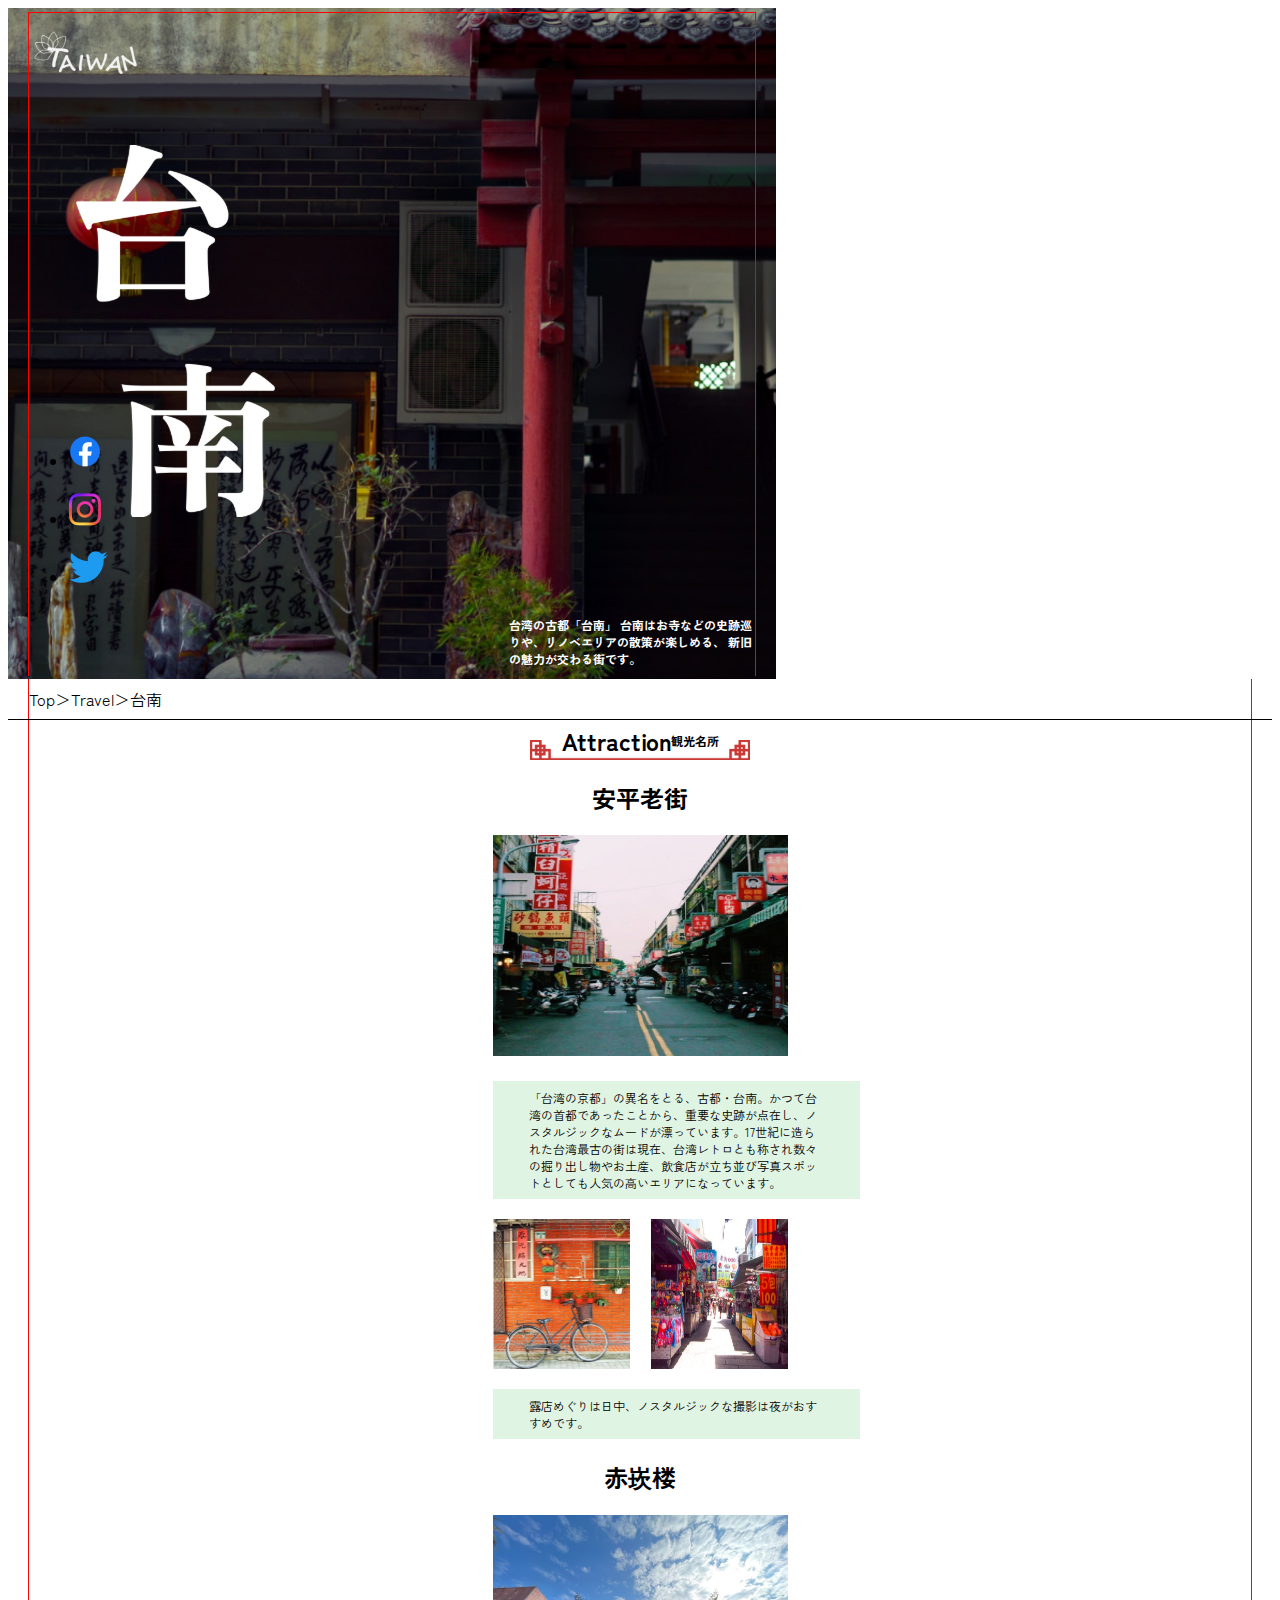
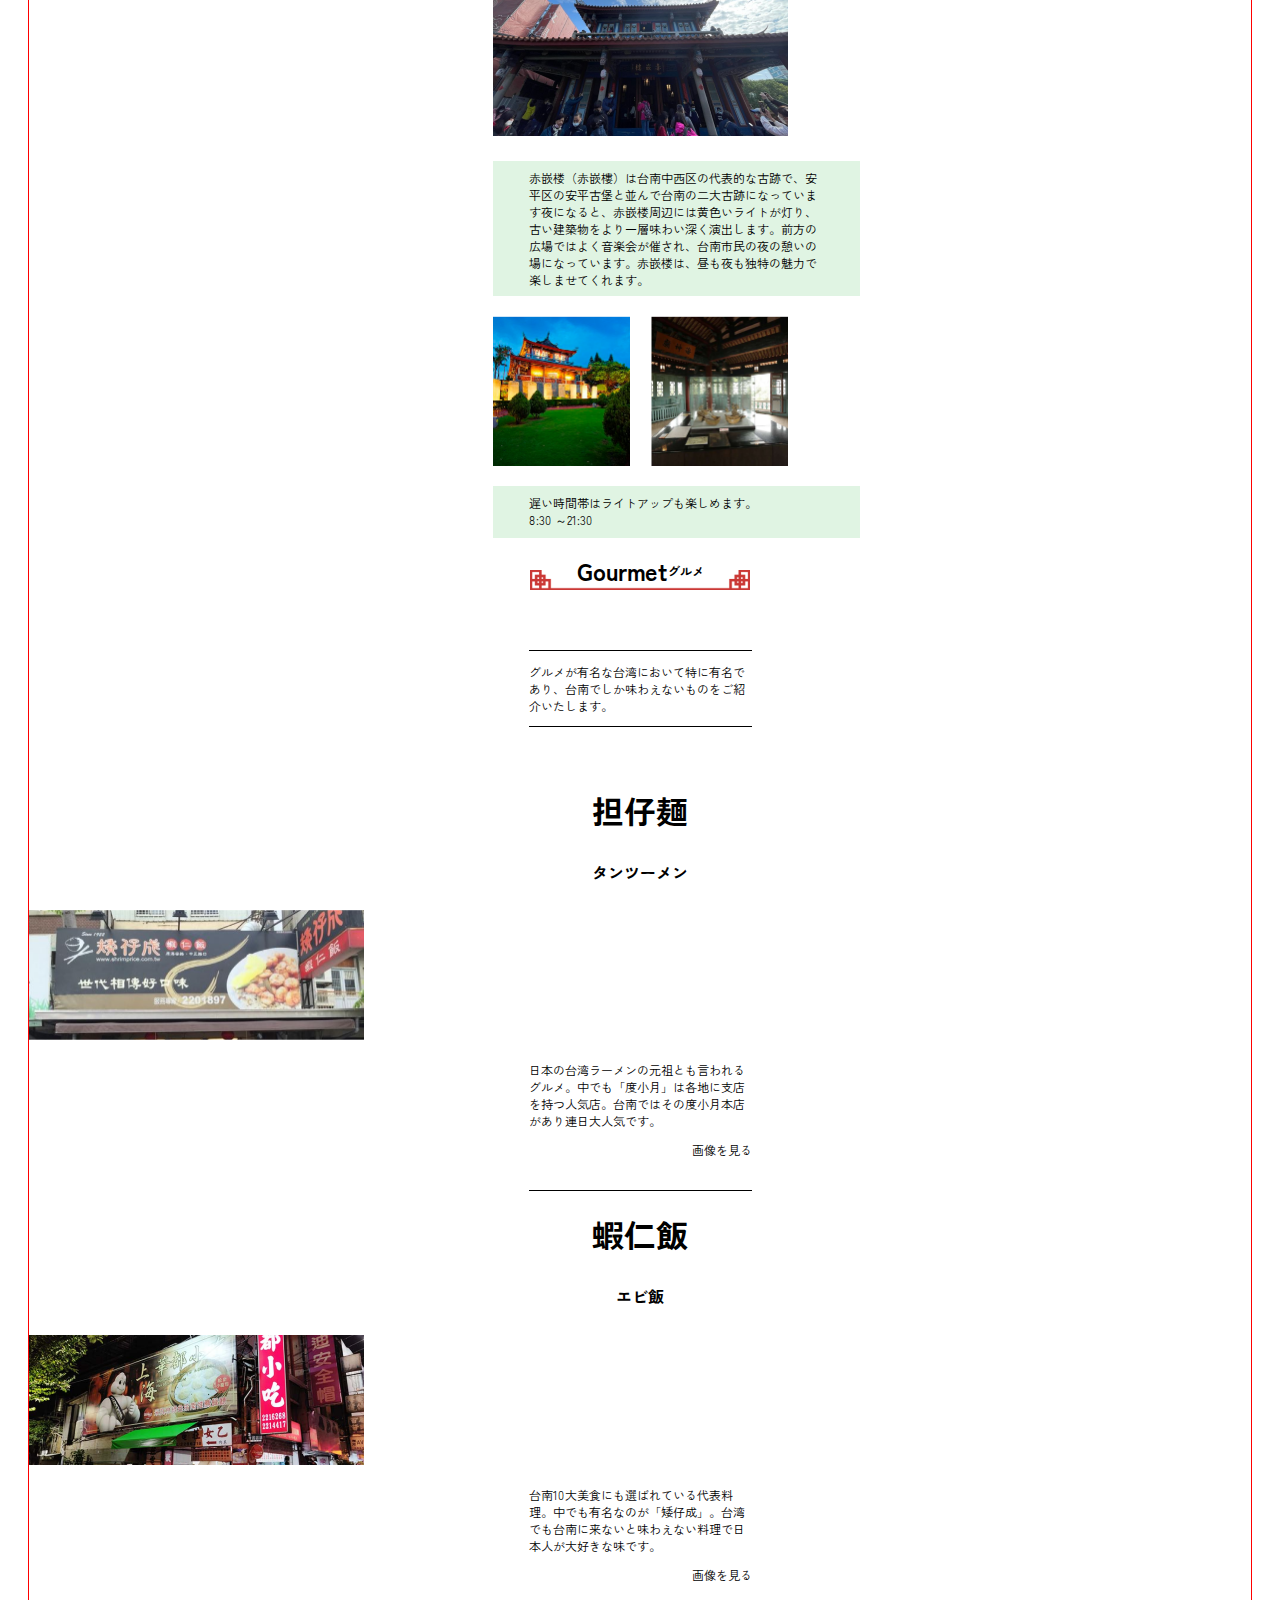
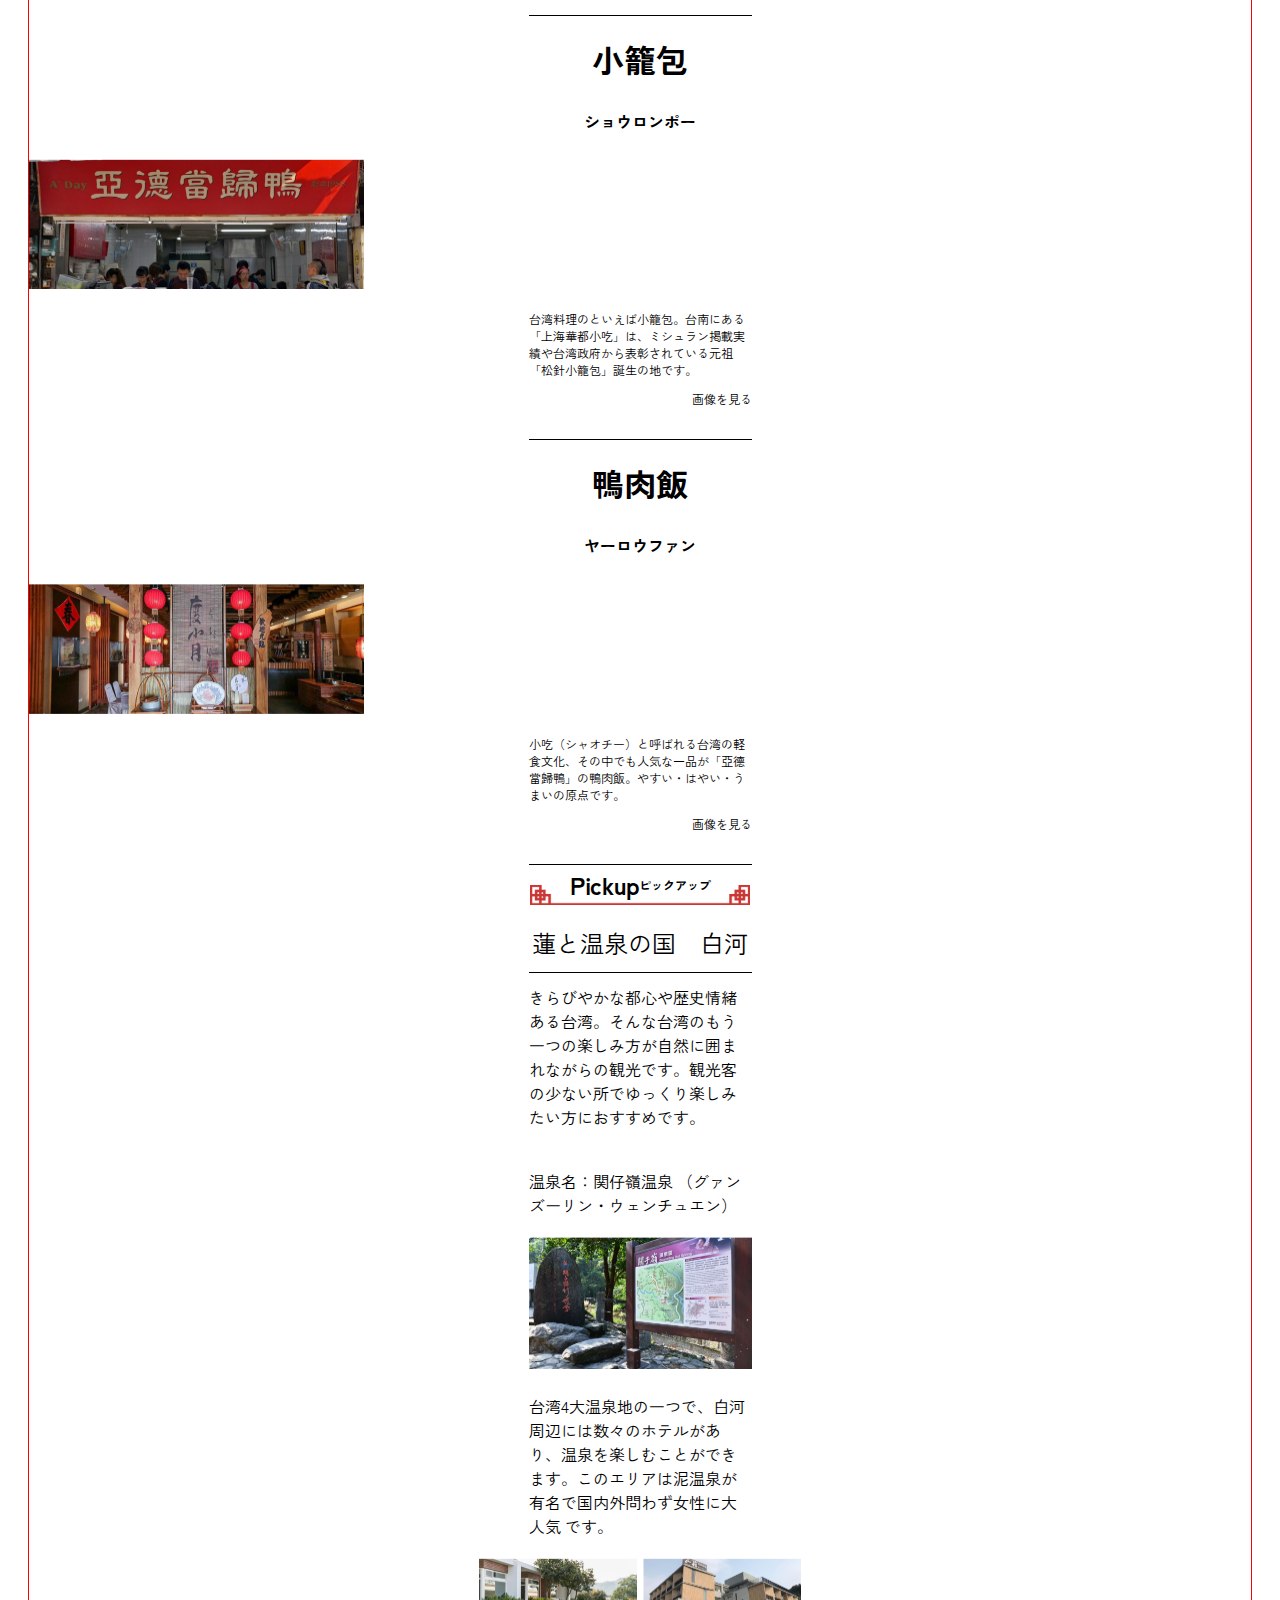
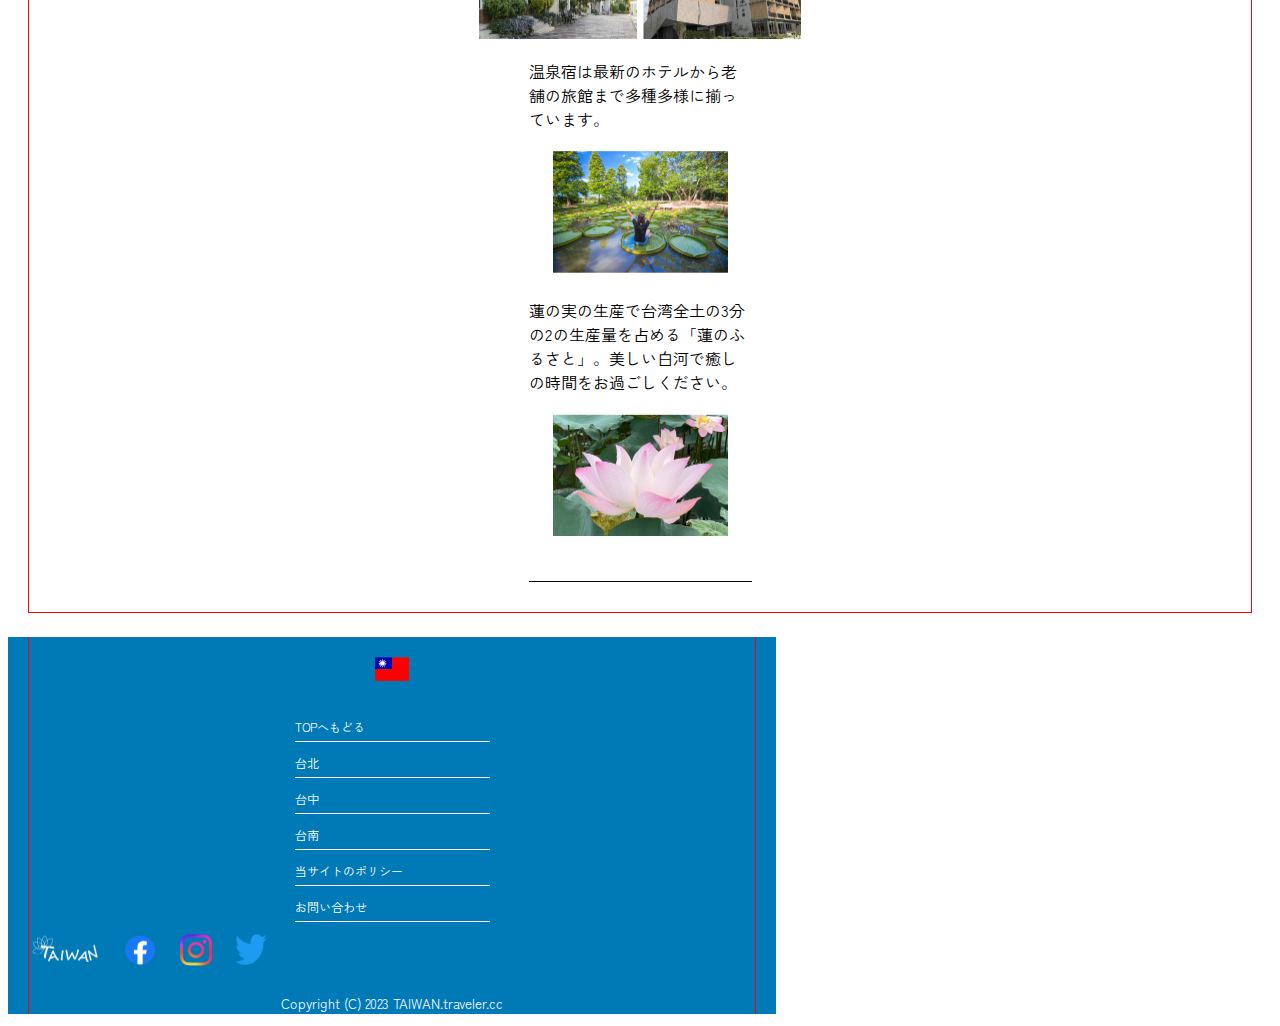
==== tainan/index.html @ a0a6c66f "Add files via upload" ====
<!DOCTYPE html>
<html lang="ja">
    <head>
        <meta charset="UTF-8">
        <meta name="viewport" content="width=device-width,initial-scale=1">
        <link href="https://cdn.jsdelivr.net/npm/bootstrap@5.3.0/dist/css/bootstrap.min.css" rel="stylesheet" integrity="sha384-9ndCyUaIbzAi2FUVXJi0CjmCapSmO7SnpJef0486qhLnuZ2cdeRhO02iuK6FUUVM" crossorigin="anonymous">
        <link rel="preconnect" href="https://fonts.googleapis.com">
        <link rel="preconnect" href="https://fonts.gstatic.com" crossorigin>
        <link href="https://fonts.googleapis.com/css2?family=Zen+Kaku+Gothic+New&display=swap" rel="stylesheet">
        <title>台湾観光案内サイト | 台南</title>
        <link rel="stylesheet" href="styles/styles.css">
    </head>
    <body>
        <header>
            <div class="headerContainer">
                <p class="logo"><img src="images/taiwanLogo.svg" alt="Taiwan"></p>
                <div class="navigation">
                    <nav class="globalNav">
                        <ul>
                            <li><a href="#">Top</a></li>
                            <li><a href="#">台北</a></li>
                            <li><a href="#">台南</a></li>
                            <li><a href="#">台中</a></li>
                            <li><a href="#">当サイトのポリシー</a></li>
                            <li><a href="#">お問い合わせ</a></li>
                        </ul>            
                    </nav>
                </div>
                <div class="mainImg">
                    <div class="cityImg"></div>
                    <h1 class="cityName"><img src="images/mainLogo.svg" alt="台南"></h1>
                </div>
                <div class="snsIcons">
                    <nav>
                        <ul>
                            <li class="facebook"><a href="#"><img src="images/facebook.png"></a></li>
                            <li class="instagram"><a href="#"><img src="images/instagram.png"></a></li>
                            <li class="twitter"><a href="#"><img src="images/twetter.png"></a></li>
                        </ul>
                    </nav>
                </div>
                <p class="cityGuide">
                    台湾の古都「台南」
                    台南はお寺などの史跡巡りや、リノベエリアの散策が楽しめる、
                    新旧の魅力が交わる街です。
                </p>
            </div><!--headerContainer-->
        </header>
        <main>
            <div class="breadCrumb">
                <div class="mainContainer">
                    <nav>
                        <ul>
                            <li><a href="#">Top</a></li>
                            <div class="navArrow">＞</div>
                            <li><a href="#">Travel</a></li>
                            <div class="navArrow">＞</div>
                            <li>台南</li>
                        </ul>
                    </nav>
                </div><!--mainContainer-->
            </div><!--breadCrumb-->
            <div class="mainContainer containerBottomLine">
                <section class="tainanAttrction">
                    <div class="attraction">
                        <h2>Attraction</h2>
                        <h3>観光名所</h3>
                    </div>
                    <article>
                        <h4>安平老街</h4>
                        <div class="mainImage">
                            <img src="images/spAttPhoto1.png" alt="安平老街">
                        </div>
                        <p>
                            「台湾の京都」の異名をとる、古都・台南。かつて台湾の首都であったことから、重要な史跡が点在し、ノスタルジックなムードが漂っています。17世紀に造られた台湾最古の街は現在、台湾レトロとも称され数々の掘り出し物やお土産、飲食店が立ち並び写真スポットとしても人気の高いエリアになっています。
                        </p>
                        <div class="subImage">
                            <img src="images/spAttPhoto2.png" alt="安平老街">
                            <img src="images/spAttPhoto3.png" alt="安平老街">
                        </div>    
                        <p>
                            露店めぐりは日中、ノスタルジックな撮影は夜がおすすめです。
                        </p>
                    </article>
                    <article>
                        <h4>赤崁楼</h4>
                        <div class="mainImage">
                            <img src="images/spAttPhoto4.png" alt="安平老街">
                        </div>
                        <p>
                            赤嵌楼（赤嵌樓）は台南中西区の代表的な古跡で、安平区の安平古堡と並んで台南の二大古跡になっています夜になると、赤嵌楼周辺には黄色いライトが灯り、古い建築物をより一層味わい深く演出します。前方の広場ではよく音楽会が催され、台南市民の夜の憩いの場になっています。赤嵌楼は、昼も夜も独特の魅力で楽しませてくれます。
                        </p>
                        <div class="subImage">
                            <img src="images/spAttPhoto5.png" alt="安平老街">
                            <img src="images/spAttPhoto6.png" alt="安平老街">
                        </div>    
                        <p>
                            遅い時間帯はライトアップも楽しめます。<br>
                            8:30 ～21:30 
                        </p>
                    </article>
                </section>
                <section class="tainanGourmet">
                    <div class="gourmet">
                        <h2>Gourmet</h2>
                        <h3>グルメ</h3>
                    </div>
                    <p class="gourmetDescription">
                        グルメが有名な台湾において特に有名であり、台南でしか味わえないものをご紹介いたします。
                    </p>

                    <h4>担仔麺</h4>
                    <h5>タンツーメン</h5>
                    <p><img src="images/spGourmetImg1.png"></p>
                    <div class="shopDescription">
                        <p>
                            日本の台湾ラーメンの元祖とも言われるグルメ。中でも「度小月」は各地に支店を持つ人気店。台南ではその度小月本店があり連日大人気です。
                        </p>
                        <p class="modalLink textRight">
                            画像を見る
                        </p>
                        <div class="modalWindow">
                            <button>閉じる</button>
                            <p>modalWindow</p>
                        </div>
                    </div>

                    <h4>蝦仁飯</h4>
                    <h5>エビ飯</h5>
                    <p><img src="images/spGourmetImg2.png"></p>
                    <div class="shopDescription">
                        <p>
                            台南10大美食にも選ばれている代表料理。中でも有名なのが「矮仔成」。台湾でも台南に来ないと味わえない料理で日本人が大好きな味です。　
                        </p>
                        <p class="modalLink textRight">
                            画像を見る
                        </p>
                        <div class="modalWindow">
                            <button>閉じる</button>
                            <p>modalWindow</p>
                        </div>
                    </div>
                    <h4>小籠包</h4>
                    <h5>ショウロンポー</h5>
                    <p><img src="images/spGourmetImg3.png"></p>
                    <div class="shopDescription">
                        <p>
                            台湾料理のといえば小籠包。台南にある「上海華都小吃」は、ミシュラン掲載実績や台湾政府から表彰されている元祖「松針小籠包」誕生の地です。
                        </p>
                        <p class="modalLink textRight">
                            画像を見る
                        </p>
                        <div class="modalWindow">
                            <button>閉じる</button>
                            <p>modalWindow</p>
                        </div>
                    </div>
                    <h4>鴨肉飯</h4>
                    <h5>ヤーロウファン</h5>
                    <p><img src="images/spGourmetImg4.png"></p>
                    <div class="shopDescription">
                        <p>
                            小吃（シャオチー）と呼ばれる台湾の軽食文化、その中でも人気な一品が「亞德當歸鴨」の鴨肉飯。やすい・はやい・うまいの原点です。
                        </p>
                        <p class="modalLink textRight">
                            画像を見る
                        </p>
                        <div class="modalWindow">
                            <button>閉じる</button>
                            <p>modalWindow</p>
                        </div>
                    </div>
                </section>
                <section class="tainanPickUp">
                    <div class="pickup">
                        <h2>Pickup</h2>
                        <h3>ピックアップ</h3>
                    </div>
                    <h4>蓮と温泉の国　白河</h4>
                    <p class="pickupDescription">
                        きらびやかな都心や歴史情緒ある台湾。そんな台湾のもう一つの楽しみ方が自然に囲まれながらの観光です。観光客の少ない所でゆっくり楽しみたい方におすすめです。
                    </p>
                    <article>
                        <p>
                            温泉名：関仔嶺温泉
                            （グァンズーリン・ウェンチュエン）
                        </p>
                        <p class="mainImage">
                            <img src="images/spPickupPhoto1.png" alt="関仔嶺温泉">
                        </p>
                        <p>
                            台湾4大温泉地の一つで、白河周辺には数々のホテルがあり、温泉を楽しむことができます。このエリアは泥温泉が有名で国内外問わず女性に大人気
                            です。
                        </p>
                    </article>
                    <article>
                        <p class="subImage">
                            <img src="images/spHotelPhoto1.png" alt="hotel">
                            <img src="images/spHotelPhoto2.png" alt="hotel">
                        </p>
                        <p>
                            温泉宿は最新のホテルから老舗の旅館まで多種多様に揃っています。
                        </p>
                    </article>
                    <article>
                        <p class="minSizeImage">
                            <img src="images/spPickupPhoto2.png">
                        </p>
                        <p>
                            蓮の実の生産で台湾全土の3分の2の生産量を占める「蓮のふるさと」。美しい白河で癒しの時間をお過ごしください。
                        </p>
                        <p class="minSizeImage">
                            <img src="images/spPickupPhoto3.png">
                        </p>
                        <div class="underLine"></div>
                    </article>
                </section>
            </div><!--mainContainer-->
        </main>
        <footer>
            <div class="footerContainer">
                <p class="flag"><img src="images/spFlag.png"></p>
                <div class="footerNav">
                    <nav>
                        <ul>
                            <li><a href="">TOPへもどる</a></li>
                            <li><a href="">台北</a></li>
                            <li><a href="">台中</a></li>
                            <li><a href="">台南</a></li>
                            <li><a href="">当サイトのポリシー</a></li>
                            <li><a href="">お問い合わせ</a></li>
                        </ul>
                    </nav>
                </div>
                <div class="footerUnder">
                    <div class="footerLogo"></div>
                    <div class="sns">
                        <nav class="snsNav">
                            <ul>
                                <li class="facebook"><a href="#"><img src="images/facebook.png"></a></li>
                                <li class="instagram"><a href="#"><img src="images/instagram.png"></a></li>
                                <li class="twitter"><a href="#"><img src="images/twetter.png"></a></li>
                            </ul>  
                        </nav>
                    </div><!--sns-->
                </div><!--footerUnder-->
                <p class="copyRight"><small>Copyright (C) 2023 TAIWAN.traveler.cc</small></p>
            </div><!--footerContainer--> 
        </footer>
        <script src="https://cdn.jsdelivr.net/npm/bootstrap@5.3.0/dist/js/bootstrap.bundle.min.js" integrity="sha384-geWF76RCwLtnZ8qwWowPQNguL3RmwHVBC9FhGdlKrxdiJJigb/j/68SIy3Te4Bkz" crossorigin="anonymous"></script>
        <script src="https://code.jquery.com/jquery-3.7.1.min.js" integrity="sha256-/JqT3SQfawRcv/BIHPThkBvs0OEvtFFmqPF/lYI/Cxo=" crossorigin="anonymous"></script>
    </body>
</html>
---- tainan/styles/styles.css ----
/*
使用するカラー
#007AB7 濃い青
#6CBAD8 footer
#000000
#FFFFFF

#007AB7の透明度90%
#EDA184の透明度20%
#64C99Bの透明度20%

#F4F4F4
#000000の透明度25%
#8F8F8F
sp:max-width:768px
*/
/*google fontsの設定*/
body{
    font-family: "Zen Kaku Gothic New", sans-serif;
    font-weight: 400;
    font-style: normal;
}  
/* mobile first*/
/*header部分のCSS*/
.globalNav{
    display:none;/*ドロワーメニューのため、普段は非表示*/
}
header{
    max-width: 768px;
    height: 667px;
    width:100%;
    background: url(../images/spHeroImg.png) no-repeat right center/cover;
    position:relative;
    padding-top: 4px;
}
.headerContainer{

    margin:0 20px 0 20px;
    height: 663px;
    border: 1px solid #FF0000;
    border-bottom: none;
}
header h1{
    position:absolute;
    top: 116px;
    left:68px;
}
header .snsIcons{
    position:absolute;
    bottom:70px;
}

header .snsIcons nav ul li{
    margin-bottom:20px;
}

header .cityGuide{
    color: #FFFFFF;
    font-size: 12px;
    font-weight: bold;
    position:absolute;
    bottom:0;
    width: 247px;
    right:20px;
}

/*パンくずナビゲーション*/
.mainContainer{
    margin:0 20px;
    border-left: 1px solid #FF0000;
    border-right: 1px solid #FF0000;
}
.breadCrumb{
    width:100%;
    border-bottom: 1px solid #000000;
}
.breadCrumb nav ul{
    display:flex;
    padding:8px 0;
    margin:0;
}
.breadCrumb nav ul li{
    list-style: none;
}
.breadCrumb nav ul li a{
    text-decoration: none;
    color:#000000;
}
/*main部分*/
main{
    margin-bottom:10px;
}
.containerBottomLine{
    border-bottom: 1px solid #FF0000;
}
/*footer部分のCSS*/
footer{
    max-width: 768px;
    background-color: #007AB7;
    color:#FFFFFF;
    text-align: center;
}
footer ul li{
    list-style: none;
}
footer ul li a{
    text-decoration: none;
    color:#FFFFFF;
}

.footerContainer{
    border-left: 1px solid #FF0000;
    border-right: 1px solid #FF0000;
    margin:0 20px;
}

.flag{
    margin:0 auto;
    padding-top:20px;
    padding-bottom:20px;
}
.flag img{
    width: 34px;
    height: 24px;
}

.footerNav{
    width: 195px;
    margin: 0 auto;
    font-size: 12px;
    text-align: left;
}
.footerNav ul{
    padding-left: 0;
}
.footerNav nav ul li{
    width:100%;
    border-bottom: 1px solid #ffffff;
    padding-bottom:6px;
    margin-top:12px;
}

.footerUnder{
    display:flex;
}
.footerLogo{
    width: 71px;
    height: 28px;
    background: url(../images/spFooterLogo.png) no-repeat right center/cover;
    margin-right:24px;
}
.snsNav ul{
    display:flex;
    justify-content: space-between;
    width:143px;
    padding:0;
    margin:0;
}

.snsNav ul li img{
    display:block;
    width: 32px;
    height: 32px;

}

.footerContainer > p{
    margin-top:24px;
    margin-bottom: 12px;
}

/*main部分*/
main section .attraction,
main section .gourmet,
main section .pickup{
    display:flex;
    align-items: center;
    justify-content: center;
    width: 220px;
    height: 40px;
    margin:0 auto;
    background: url(../images/spHeaderBackground.svg) no-repeat right center/cover;
}
h2{
    font-size:24px;
}
h3{
    font-size: 12px;
}
h4{
    font-size: 24px;
    font-weight: bold;
    margin:20px auto 0;
    text-align: center;
}
.mainImage{
    margin-top: 20px;
}

.mainImage img{
    width:295px;
    height:221px;
    margin:0;
}
.subImage{
    display:flex;
    justify-content: space-between;
    width:295px;
    margin-top: 20px;
}
.subImage img{
    width:137px;
    height: 150px;
}
.tainanAttrction article{
    width: 295px;
    margin:0 auto;
}
.tainanAttrction p{
    background-color: rgba(100,201,115,.2);
    width: 295px;
    padding:8px 36px;
    font-size: 12px;
    margin-top:20px;
}
.tainanGourmet .gourmetDescription{
    margin:60px auto;
    font-size: 12px;
    border-top: 1px solid #000000;
    border-bottom: 1px solid #000000;
    padding:12px 0;
    width: 223px;
}
.tainanGourmet h4{
    font-size:32px;
}
.tainanGourmet h5{
    font-size: 16px;
    text-align: center;
}
.tainanGourmet img{
    width:335px;
    height:130px;

}
.shopDescription{
    width:223px;
    margin:8px auto 0;
    padding-bottom: 20px;
    border-bottom:1px solid #000000;
}
.shopDescription p{
    font-size: 12px;
}
.textRight{
    text-align: right;
}
.tainanPickUp h4{
    font-size: 24px;
    font-weight: normal;
    border-bottom: 1px solid #000000;
    width: 223px;
    padding-bottom:12px;
}
.tainanPickUp p{
    margin:20px auto;
    width:223px;

}
.tainanPickUp .pickupDescription{
    margin:12px auto 40px;
}
.tainanPickUp .mainImage img{
    width:223px;
    height: 132px;
    margin:0 auto;
}
.tainanPickUp .subImage{
    display:flex;
    width:335px;
    margin:0 auto;
    justify-content: space-evenly;
}
.tainanPickUp .subImage img{
    width:158px;
    height:81px;
}
.tainanPickUp .minSizeImage{
    text-align: center;

}
.tainanPickUp .minSizeImage img{
    width:175px;
    height: 122px;
}

.underLine{
    width:223px;
    height:auto;
    border-top: 1px solid #000000;
    margin:40px auto 30px;
}

/*Modal Window CSS*/
.modalWindow{
    display:none;/*初期状態はModalWindowは非表示*/
}

.modalLink{
    cursor: pointer;/*カーソルをポインタ表示にする*/
}

.openWindow{
    display:block;
    position:fixed;
    width:100vw;
    height:100vh;
    background-color: rgba(0,0,0,.5);
    z-index:100;
}


@media screen and (min-width:769px){
    
}
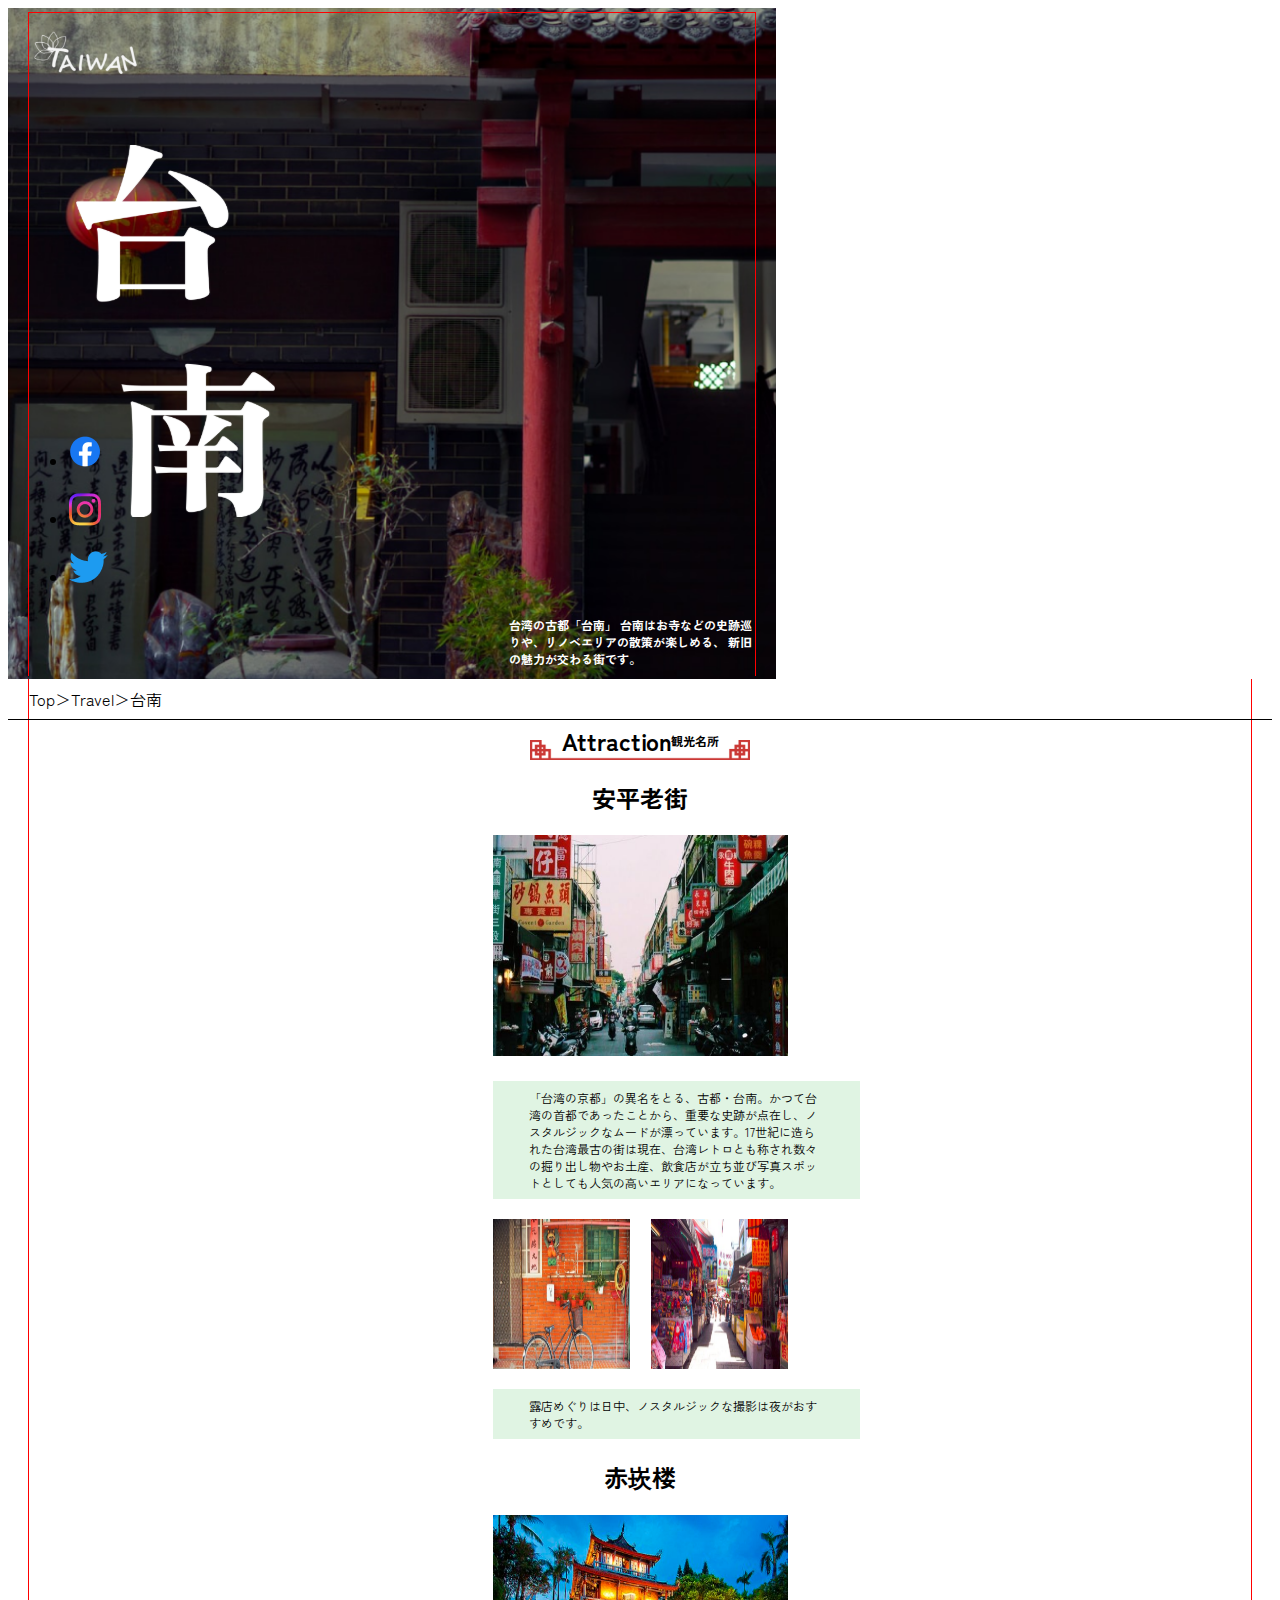
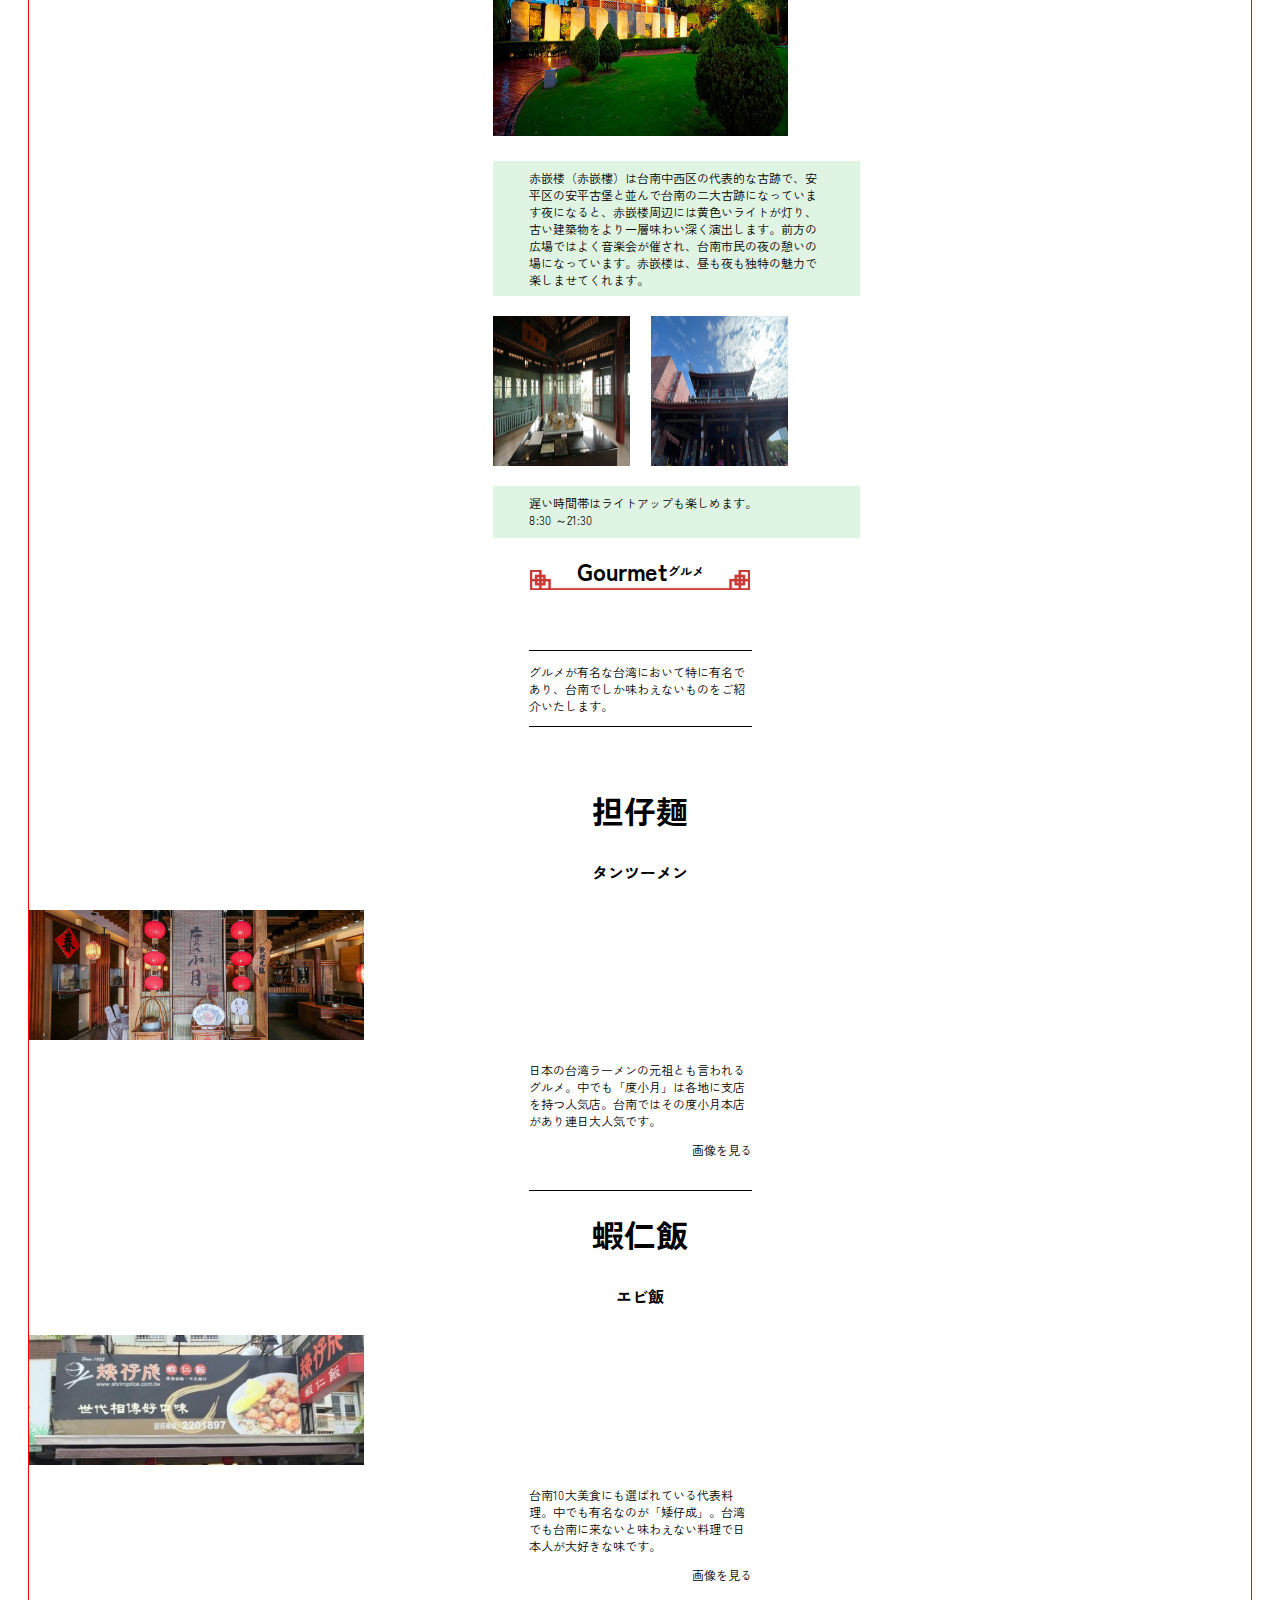
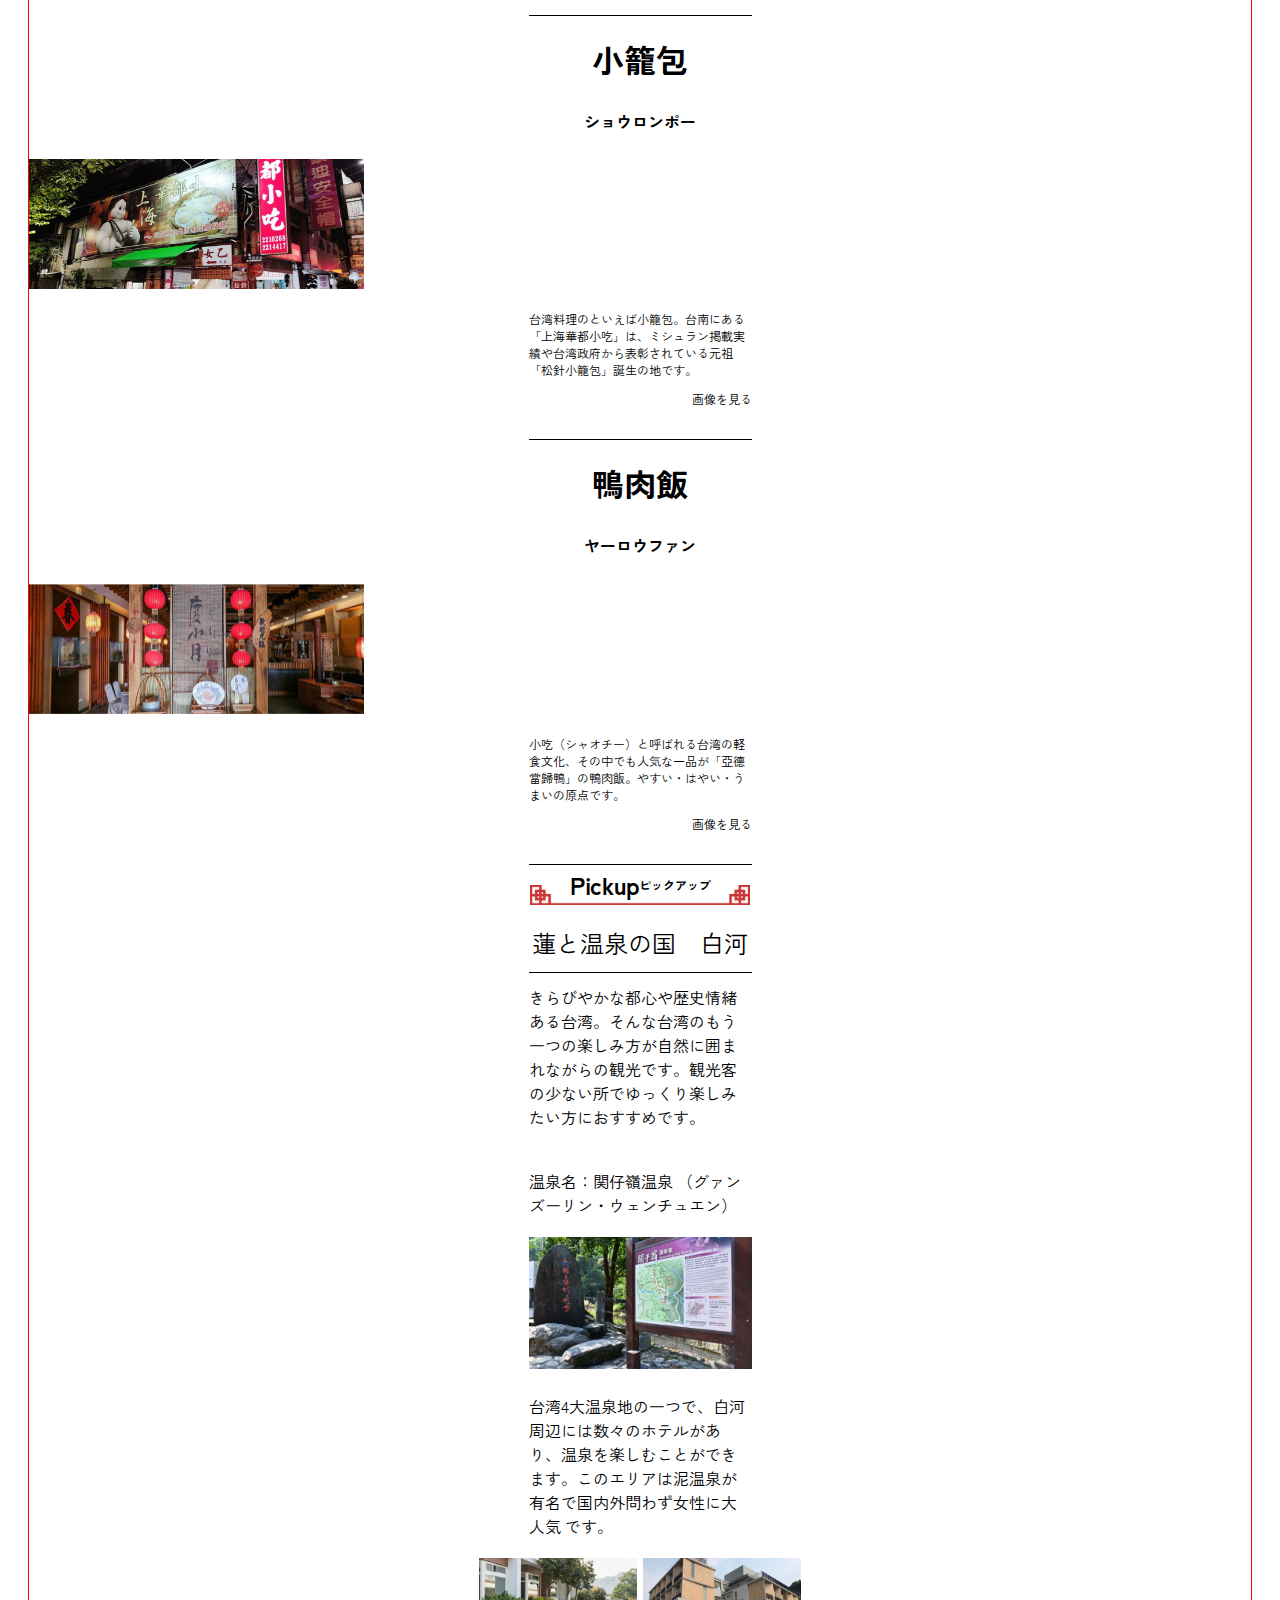
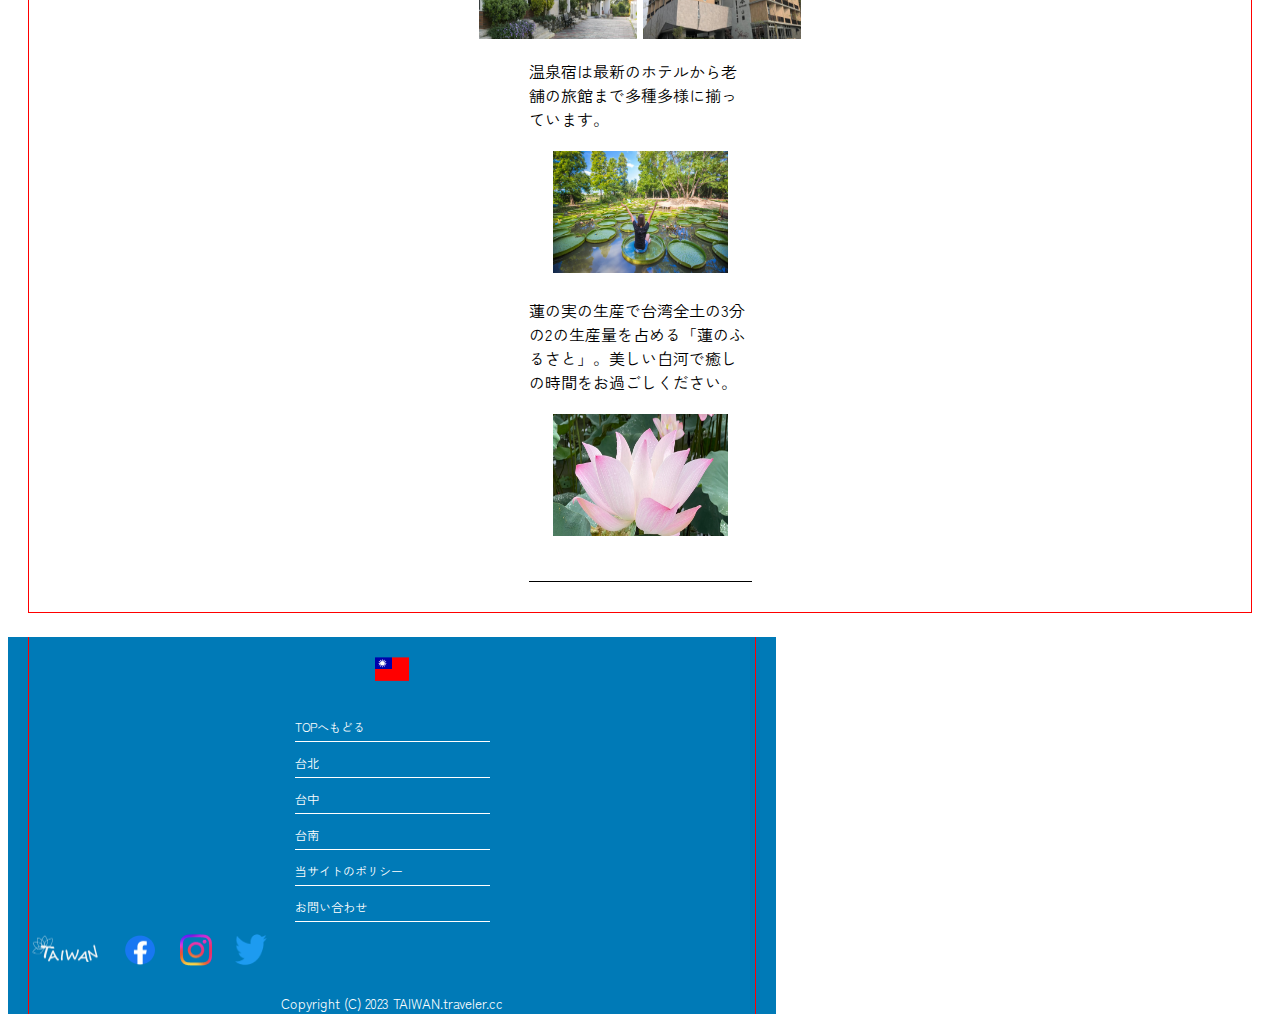
==== commit 945d6bc6: "Add files via upload" ====
--- a/tainan/index.html
+++ b/tainan/index.html
@@ -17,10 +17,10 @@
                 <div class="navigation">
                     <nav class="globalNav">
                         <ul>
-                            <li><a href="#">Top</a></li>
-                            <li><a href="#">台北</a></li>
-                            <li><a href="#">台南</a></li>
-                            <li><a href="#">台中</a></li>
+                            <li><a href="../index.html">Top</a></li>
+                            <li><a href="../taipei/index.html">台北</a></li>
+                            <li><a href="../tainan/index.html">台南</a></li>
+                            <li><a href="../taichu/index.html">台中</a></li>
                             <li><a href="#">当サイトのポリシー</a></li>
                             <li><a href="#">お問い合わせ</a></li>
                         </ul>            
@@ -69,14 +69,15 @@
                     <article>
                         <h4>安平老街</h4>
                         <div class="mainImage">
-                            <img src="images/spAttPhoto1.png" alt="安平老街">
+                            <img srcset="images/spAttPhoto1.png 400w,
+                                        images/pcAttPhoto1.png 1024w" alt="安平老街">
                         </div>
                         <p>
                             「台湾の京都」の異名をとる、古都・台南。かつて台湾の首都であったことから、重要な史跡が点在し、ノスタルジックなムードが漂っています。17世紀に造られた台湾最古の街は現在、台湾レトロとも称され数々の掘り出し物やお土産、飲食店が立ち並び写真スポットとしても人気の高いエリアになっています。
                         </p>
                         <div class="subImage">
-                            <img src="images/spAttPhoto2.png" alt="安平老街">
-                            <img src="images/spAttPhoto3.png" alt="安平老街">
+                            <img srcset="images/spAttPhoto2.png 400w,images/pcAttPhoto2.png 1024w" alt="安平老街">
+                            <img srcset="images/spAttPhoto3.png 400w,images/pcAttPhoto3.png 1024w" alt="安平老街">
                         </div>    
                         <p>
                             露店めぐりは日中、ノスタルジックな撮影は夜がおすすめです。
@@ -85,14 +86,14 @@
                     <article>
                         <h4>赤崁楼</h4>
                         <div class="mainImage">
-                            <img src="images/spAttPhoto4.png" alt="安平老街">
+                            <img srcset="images/spAttPhoto4.png 400w,images/pcAttPhoto4.png 1024w," alt="安平老街">
                         </div>
                         <p>
                             赤嵌楼（赤嵌樓）は台南中西区の代表的な古跡で、安平区の安平古堡と並んで台南の二大古跡になっています夜になると、赤嵌楼周辺には黄色いライトが灯り、古い建築物をより一層味わい深く演出します。前方の広場ではよく音楽会が催され、台南市民の夜の憩いの場になっています。赤嵌楼は、昼も夜も独特の魅力で楽しませてくれます。
                         </p>
                         <div class="subImage">
-                            <img src="images/spAttPhoto5.png" alt="安平老街">
-                            <img src="images/spAttPhoto6.png" alt="安平老街">
+                            <img srcset="images/spAttPhoto5.png 400w,images/pcAttPhoto5.png 1024w" alt="安平老街">
+                            <img srcset="images/spAttPhoto6.png 400w,images/pcAttPhoto6.png 1024w" alt="安平老街">
                         </div>    
                         <p>
                             遅い時間帯はライトアップも楽しめます。<br>
@@ -108,68 +109,74 @@
                     <p class="gourmetDescription">
                         グルメが有名な台湾において特に有名であり、台南でしか味わえないものをご紹介いたします。
                     </p>
-
-                    <h4>担仔麺</h4>
-                    <h5>タンツーメン</h5>
-                    <p><img src="images/spGourmetImg1.png"></p>
-                    <div class="shopDescription">
-                        <p>
-                            日本の台湾ラーメンの元祖とも言われるグルメ。中でも「度小月」は各地に支店を持つ人気店。台南ではその度小月本店があり連日大人気です。
-                        </p>
-                        <p class="modalLink textRight">
-                            画像を見る
-                        </p>
-                        <div class="modalWindow">
-                            <button>閉じる</button>
-                            <p>modalWindow</p>
-                        </div>
-                    </div>
-
-                    <h4>蝦仁飯</h4>
-                    <h5>エビ飯</h5>
-                    <p><img src="images/spGourmetImg2.png"></p>
-                    <div class="shopDescription">
-                        <p>
-                            台南10大美食にも選ばれている代表料理。中でも有名なのが「矮仔成」。台湾でも台南に来ないと味わえない料理で日本人が大好きな味です。　
-                        </p>
-                        <p class="modalLink textRight">
-                            画像を見る
-                        </p>
-                        <div class="modalWindow">
-                            <button>閉じる</button>
-                            <p>modalWindow</p>
-                        </div>
-                    </div>
-                    <h4>小籠包</h4>
-                    <h5>ショウロンポー</h5>
-                    <p><img src="images/spGourmetImg3.png"></p>
-                    <div class="shopDescription">
-                        <p>
-                            台湾料理のといえば小籠包。台南にある「上海華都小吃」は、ミシュラン掲載実績や台湾政府から表彰されている元祖「松針小籠包」誕生の地です。
-                        </p>
-                        <p class="modalLink textRight">
-                            画像を見る
-                        </p>
-                        <div class="modalWindow">
-                            <button>閉じる</button>
-                            <p>modalWindow</p>
-                        </div>
-                    </div>
-                    <h4>鴨肉飯</h4>
-                    <h5>ヤーロウファン</h5>
-                    <p><img src="images/spGourmetImg4.png"></p>
-                    <div class="shopDescription">
-                        <p>
-                            小吃（シャオチー）と呼ばれる台湾の軽食文化、その中でも人気な一品が「亞德當歸鴨」の鴨肉飯。やすい・はやい・うまいの原点です。
-                        </p>
-                        <p class="modalLink textRight">
-                            画像を見る
-                        </p>
-                        <div class="modalWindow">
-                            <button>閉じる</button>
-                            <p>modalWindow</p>
-                        </div>
-                    </div>
+                    <article>
+                        <h4>担仔麺</h4>
+                        <h5>タンツーメン</h5>
+                        <p><img srcset="images/spGourmetImg1.png 400w,images/pcGourmetImg1.png 1024w"></p>
+                        <div class="shopDescription">
+                            <p>
+                                日本の台湾ラーメンの元祖とも言われるグルメ。中でも「度小月」は各地に支店を持つ人気店。台南ではその度小月本店があり連日大人気です。
+                            </p>
+                            <p class="modalLink textRight">
+                                画像を見る
+                            </p>
+                            <div class="modalWindow">
+                                <p class="closeModal"></p><!--閉じるボタン-->
+                                <p><img srcset="images/spModalImg1.png 400w,images/pcModalImg1.png 1024w"></p>
+                            </div>
+                        </div>
+                    </article>
+                    <article>
+                        <h4>蝦仁飯</h4>
+                        <h5>エビ飯</h5>
+                        <p><img srcset="images/spGourmetImg2.png 400w,images/pcGourmetImg2.png 1024w"></p>
+                        <div class="shopDescription">
+                            <p>
+                                台南10大美食にも選ばれている代表料理。中でも有名なのが「矮仔成」。台湾でも台南に来ないと味わえない料理で日本人が大好きな味です。　
+                            </p>
+                            <p class="modalLink textRight">
+                                画像を見る
+                            </p>
+                            <div class="modalWindow">
+                                <p class="closeModal"></p><!--閉じるボタン-->
+                                <p><img srcset="images/spModalImg2.png 400w,images/pcModalImg2.png 1024w"></p>
+                            </div>
+                        </div>
+                    </article>
+                    <article>
+                        <h4>小籠包</h4>
+                        <h5>ショウロンポー</h5>
+                        <p><img srcset="images/spGourmetImg3.png 400w,images/pcGourmetImg3.png 1024w"></p>
+                        <div class="shopDescription">
+                            <p>
+                                台湾料理のといえば小籠包。台南にある「上海華都小吃」は、ミシュラン掲載実績や台湾政府から表彰されている元祖「松針小籠包」誕生の地です。
+                            </p>
+                            <p class="modalLink textRight">
+                                画像を見る
+                            </p>
+                            <div class="modalWindow">
+                            <p class="closeModal"></p><!--閉じるボタン-->
+                            <p><img srcset="images/spModalImg3.png 400w,images/pcModalImg3.png 1024w"></p>
+                            </div>
+                        </div>
+                    </article>
+                    <article>
+                        <h4>鴨肉飯</h4>
+                        <h5>ヤーロウファン</h5>
+                        <p><img src="images/spGourmetImg4.png"></p>
+                        <div class="shopDescription">
+                            <p>
+                                小吃（シャオチー）と呼ばれる台湾の軽食文化、その中でも人気な一品が「亞德當歸鴨」の鴨肉飯。やすい・はやい・うまいの原点です。
+                            </p>
+                            <p class="modalLink textRight">
+                                画像を見る
+                            </p>
+                            <div class="modalWindow">
+                                <p class="closeModal"></p><!--閉じるボタン-->
+                                <p><img srcset="images/spModalImg4.png 400w,images/pcModalImg4.png 1024w"></p>
+                            </div>
+                        </div>
+                    </article>
                 </section>
                 <section class="tainanPickUp">
                     <div class="pickup">
@@ -186,7 +193,7 @@
                             （グァンズーリン・ウェンチュエン）
                         </p>
                         <p class="mainImage">
-                            <img src="images/spPickupPhoto1.png" alt="関仔嶺温泉">
+                            <img srcset="images/spPickupPhoto1.png 400w,images/pcPickupPhoto1.png 1024w" alt="関仔嶺温泉">
                         </p>
                         <p>
                             台湾4大温泉地の一つで、白河周辺には数々のホテルがあり、温泉を楽しむことができます。このエリアは泥温泉が有名で国内外問わず女性に大人気
@@ -195,8 +202,8 @@
                     </article>
                     <article>
                         <p class="subImage">
-                            <img src="images/spHotelPhoto1.png" alt="hotel">
-                            <img src="images/spHotelPhoto2.png" alt="hotel">
+                            <img srcset="images/spHotelPhoto1.png 400w,images/pcHotelPhoto1.png 1024w" alt="hotel">
+                            <img srcset="images/spHotelPhoto2.png 400w,images/pcHotelPhoto2.png 1024w" alt="hotel">
                         </p>
                         <p>
                             温泉宿は最新のホテルから老舗の旅館まで多種多様に揃っています。
@@ -204,13 +211,13 @@
                     </article>
                     <article>
                         <p class="minSizeImage">
-                            <img src="images/spPickupPhoto2.png">
+                            <img srcset="images/spPickupPhoto2.png 400w,images/pcPickupPhoto2.png 1024w">
                         </p>
                         <p>
                             蓮の実の生産で台湾全土の3分の2の生産量を占める「蓮のふるさと」。美しい白河で癒しの時間をお過ごしください。
                         </p>
                         <p class="minSizeImage">
-                            <img src="images/spPickupPhoto3.png">
+                            <img srcset="images/spPickupPhoto3.png 400w,images/pcPickupPhoto3.png 1024w">
                         </p>
                         <div class="underLine"></div>
                     </article>
@@ -223,12 +230,12 @@
                 <div class="footerNav">
                     <nav>
                         <ul>
-                            <li><a href="">TOPへもどる</a></li>
-                            <li><a href="">台北</a></li>
-                            <li><a href="">台中</a></li>
-                            <li><a href="">台南</a></li>
-                            <li><a href="">当サイトのポリシー</a></li>
-                            <li><a href="">お問い合わせ</a></li>
+                            <li><a href="../index.html">TOPへもどる</a></li>
+                            <li><a href="../taipei/index.html">台北</a></li>
+                            <li><a href="../taichu/index.html">台中</a></li>
+                            <li><a href="../tainan/index.html">台南</a></li>
+                            <li><a href="#">当サイトのポリシー</a></li>
+                            <li><a href="#">お問い合わせ</a></li>
                         </ul>
                     </nav>
                 </div>
@@ -249,5 +256,6 @@
         </footer>
         <script src="https://cdn.jsdelivr.net/npm/bootstrap@5.3.0/dist/js/bootstrap.bundle.min.js" integrity="sha384-geWF76RCwLtnZ8qwWowPQNguL3RmwHVBC9FhGdlKrxdiJJigb/j/68SIy3Te4Bkz" crossorigin="anonymous"></script>
         <script src="https://code.jquery.com/jquery-3.7.1.min.js" integrity="sha256-/JqT3SQfawRcv/BIHPThkBvs0OEvtFFmqPF/lYI/Cxo=" crossorigin="anonymous"></script>
+        <script src="scripts/modal.js"></script>
     </body>
 </html>--- a/tainan/styles/styles.css
+++ b/tainan/styles/styles.css
@@ -309,17 +309,70 @@
 .modalLink{
     cursor: pointer;/*カーソルをポインタ表示にする*/
 }
-
+.modalWindow p{
+    position:absolute;
+    top: 46px;
+    right:46px;
+}
+.modalWindow p img{
+    width: 283px;
+    height:283px;
+}
+
+.modalWindow .closeModal{
+    z-index:110;/*絶対閉じられるように手前に置く*/
+    position:absolute;
+    display:block;
+    top: 8px;
+    right:8px;
+    width:28px;
+    height:28px;
+    background-image: url(../images/modalCloseButton.svg);
+}
+.modalBackground{
+    position:fixed;
+    top:0;
+    left:0;
+    width:100vw;
+    height:100vh;
+    background-color: rgba(0,0,0,.7);
+    z-index:90;/*openWindowより下に表示する*/
+    animation:fadein 0.3s ease-in-out forwards;/* アニメーションを設定 */
+}
 .openWindow{
     display:block;
     position:fixed;
-    width:100vw;
-    height:100vh;
-    background-color: rgba(0,0,0,.5);
+    top:218px;
+    left:0;
+    width:375px;
+    height:375px;
+    background-color: rgba(255,255,255,.7);
     z-index:100;
-}
-
-
+    animation:fadein 0.3s ease-in-out forwards;/* アニメーションを設定 */
+}
+/*
+.fadeoutWindow{
+    animation:fadeout 0.3s ease-in-out forwards;
+}
+*/
+/*モーダルウィンドウが表示されるときのアニメーション*/
+@keyframes fadein{
+    0%{
+        opacity: 0;
+    }
+    100%{
+        opacity: 1;
+    }
+}
+/*
+@keyframes fadeout{
+    0%{
+        opacity: 1;
+    }
+    100%{
+        opacity: 0;
+    }
+}*/
 @media screen and (min-width:769px){
     
 }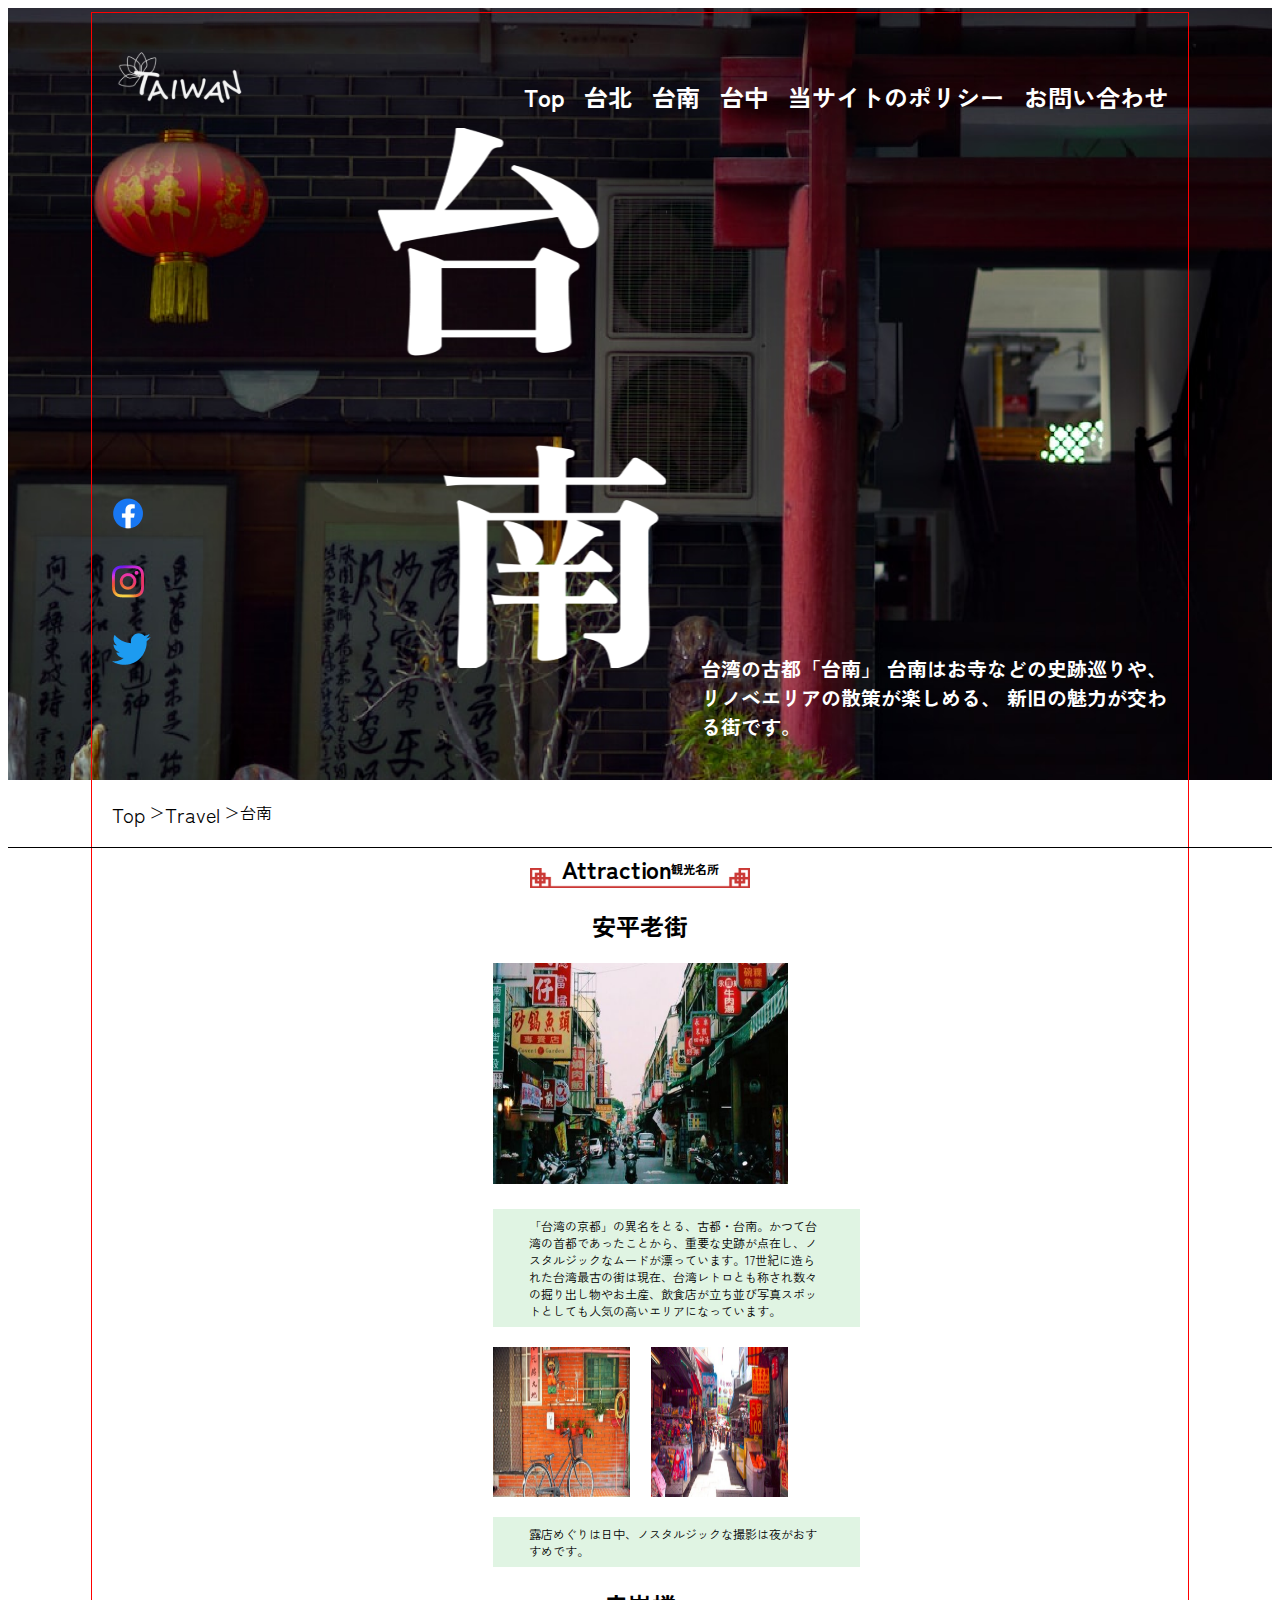
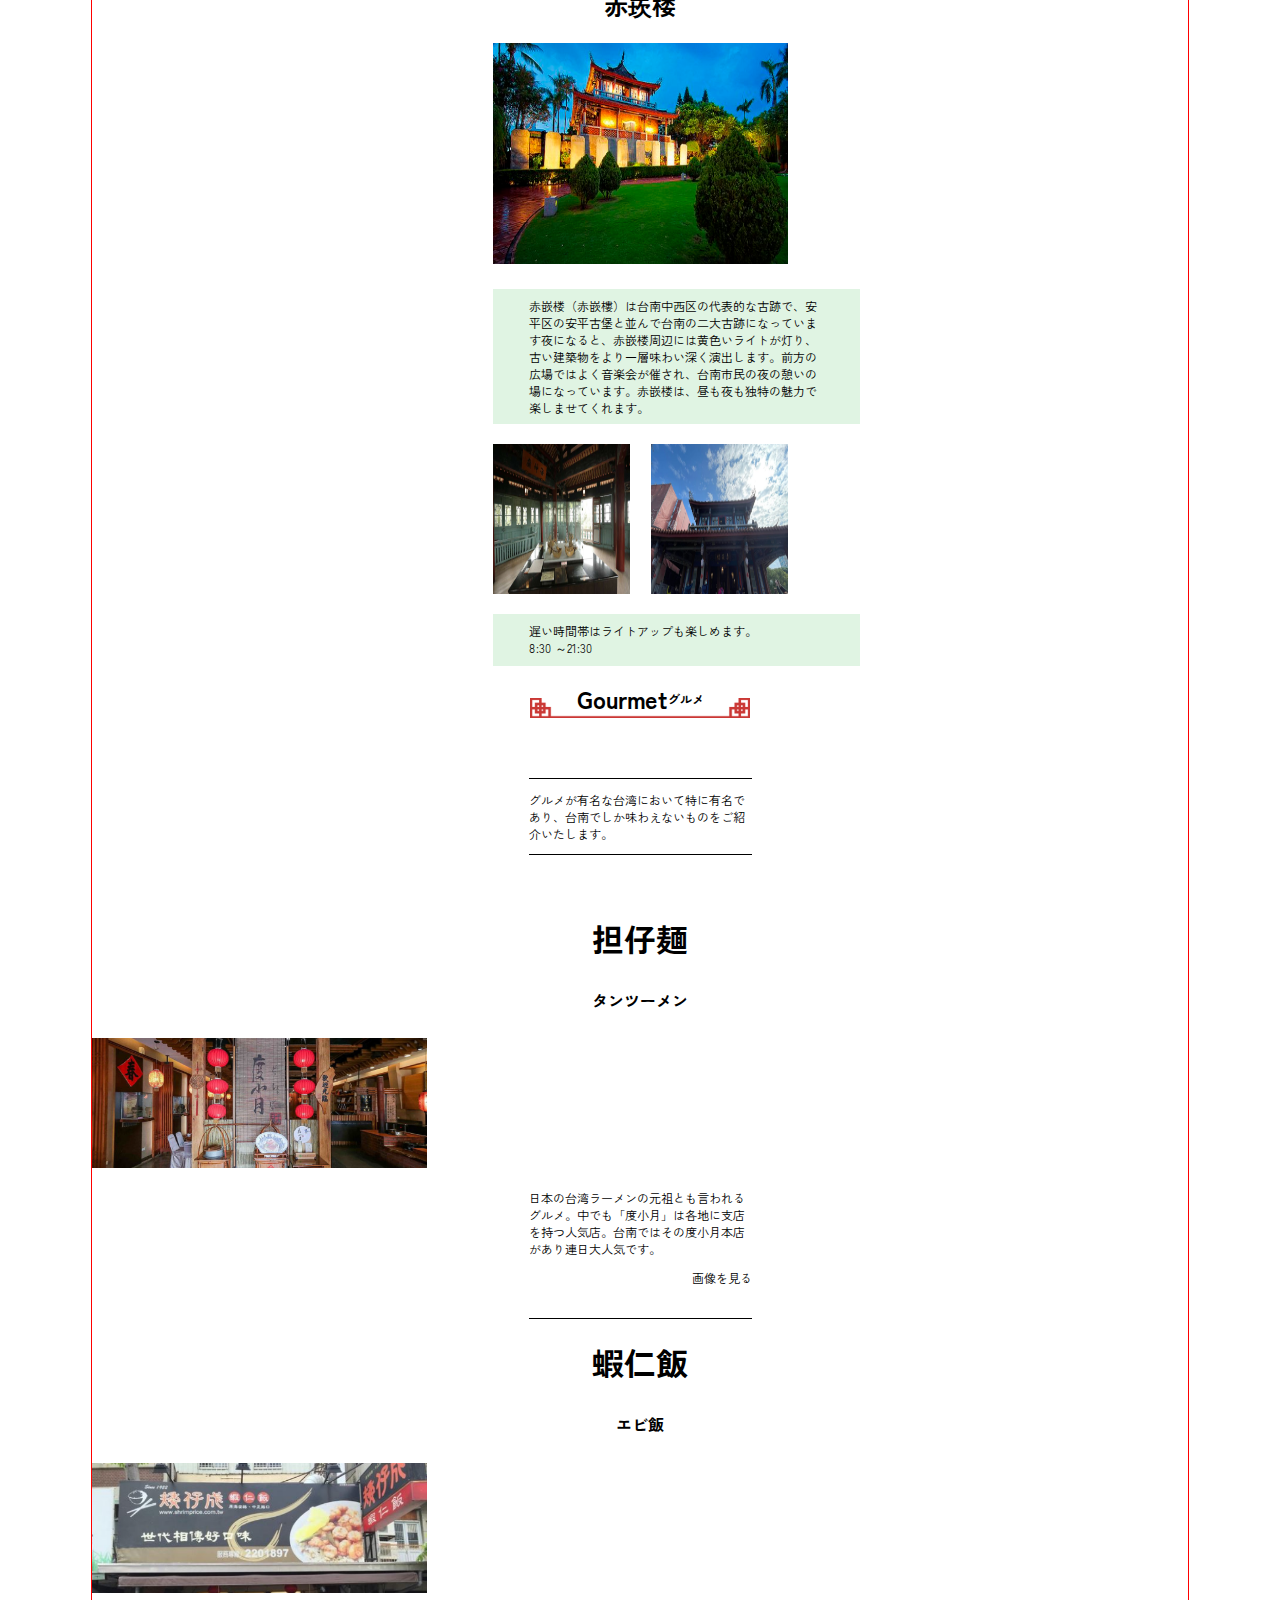
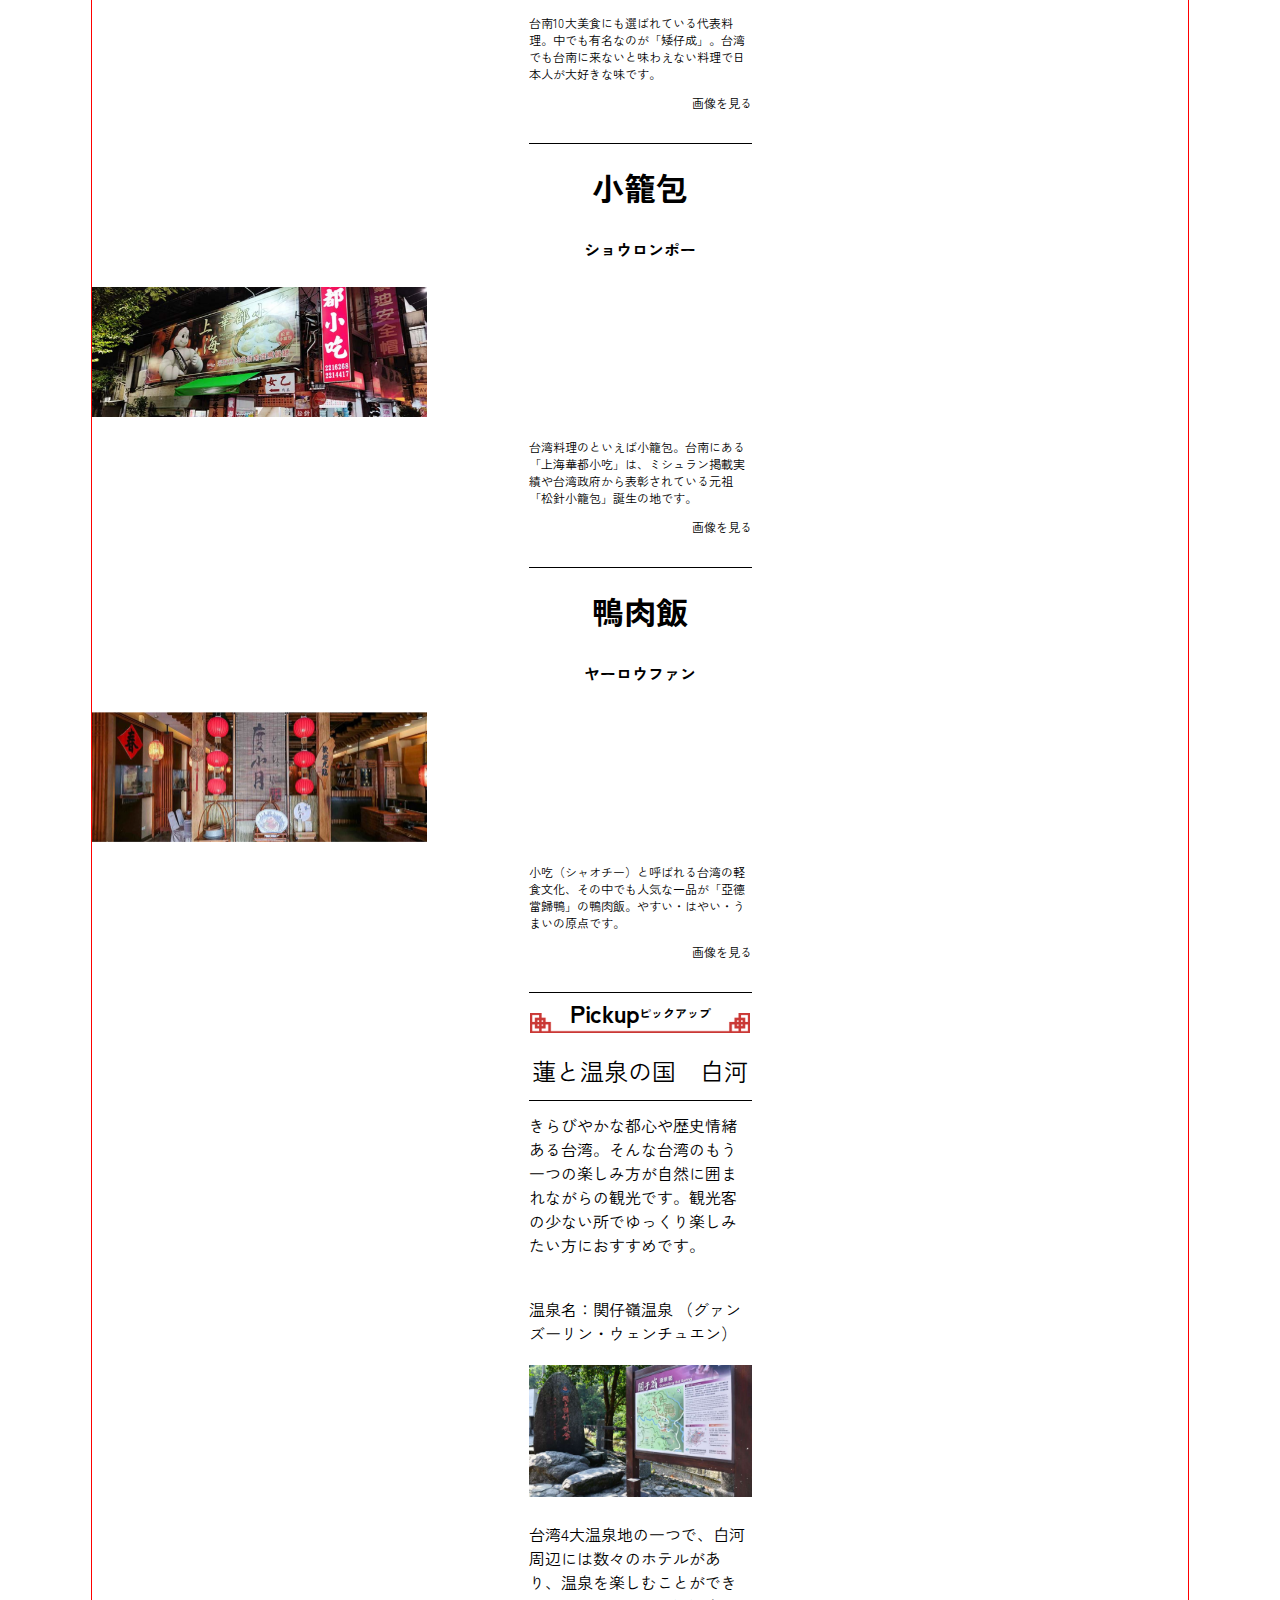
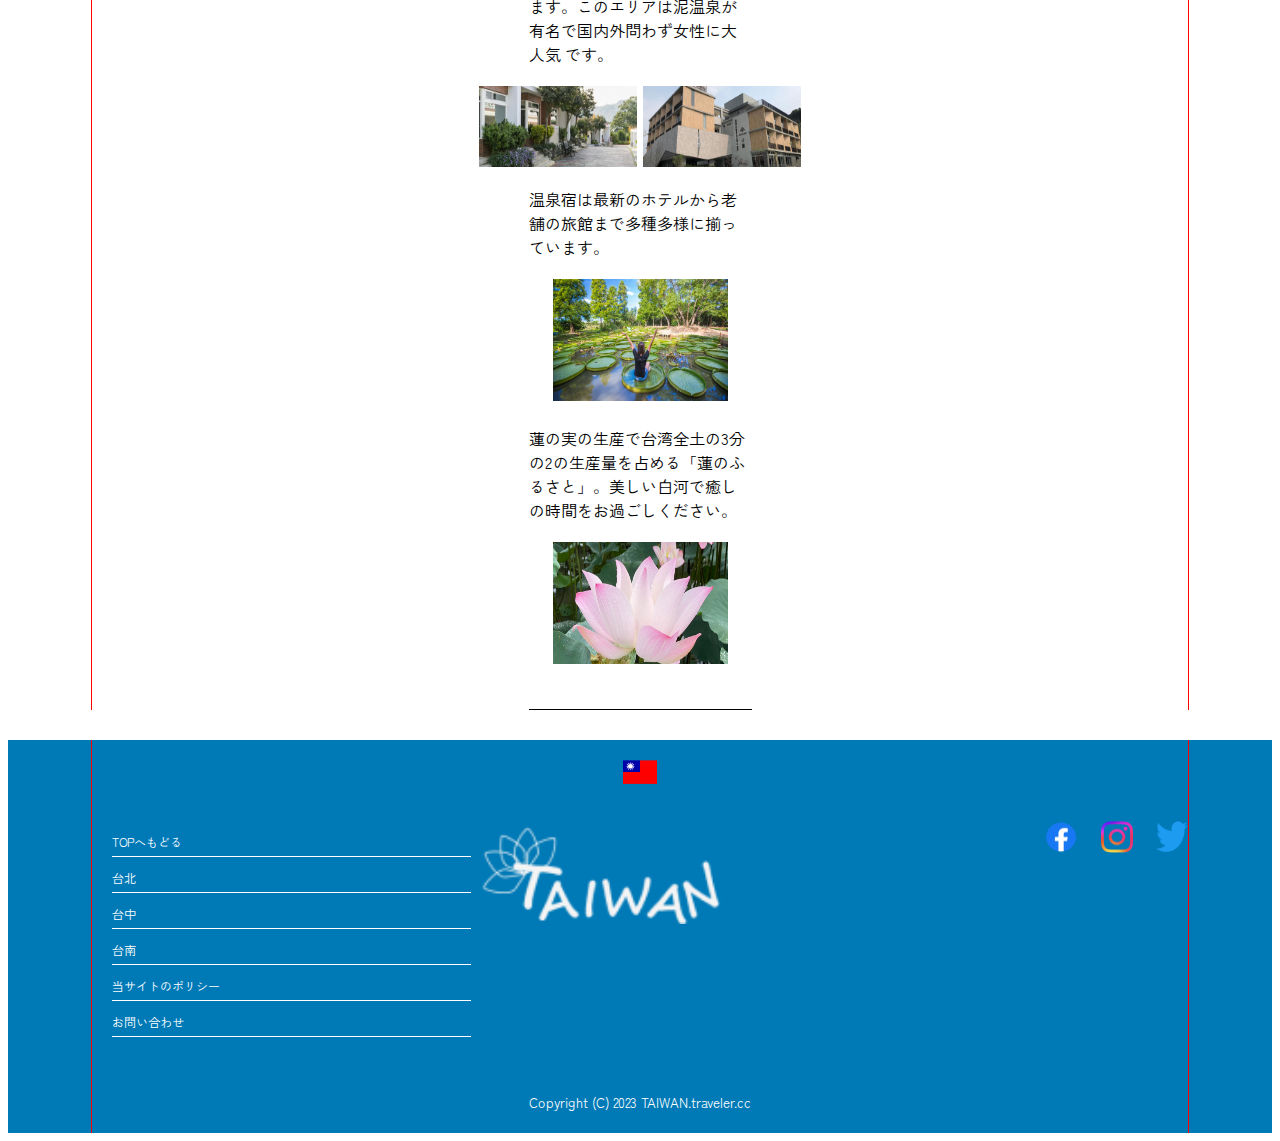
==== commit a52cfbf3: "Add files via upload" ====
--- a/tainan/index.html
+++ b/tainan/index.html
@@ -227,30 +227,32 @@
         <footer>
             <div class="footerContainer">
                 <p class="flag"><img src="images/spFlag.png"></p>
-                <div class="footerNav">
-                    <nav>
-                        <ul>
-                            <li><a href="../index.html">TOPへもどる</a></li>
-                            <li><a href="../taipei/index.html">台北</a></li>
-                            <li><a href="../taichu/index.html">台中</a></li>
-                            <li><a href="../tainan/index.html">台南</a></li>
-                            <li><a href="#">当サイトのポリシー</a></li>
-                            <li><a href="#">お問い合わせ</a></li>
-                        </ul>
-                    </nav>
-                </div>
-                <div class="footerUnder">
-                    <div class="footerLogo"></div>
-                    <div class="sns">
-                        <nav class="snsNav">
+                <div class="pcFooterContents">
+                    <div class="footerNav">
+                        <nav>
                             <ul>
-                                <li class="facebook"><a href="#"><img src="images/facebook.png"></a></li>
-                                <li class="instagram"><a href="#"><img src="images/instagram.png"></a></li>
-                                <li class="twitter"><a href="#"><img src="images/twetter.png"></a></li>
-                            </ul>  
+                                <li><a href="../index.html">TOPへもどる</a></li>
+                                <li><a href="../taipei/index.html">台北</a></li>
+                                <li><a href="../taichu/index.html">台中</a></li>
+                                <li><a href="../tainan/index.html">台南</a></li>
+                                <li><a href="#">当サイトのポリシー</a></li>
+                                <li><a href="#">お問い合わせ</a></li>
+                            </ul>
                         </nav>
-                    </div><!--sns-->
-                </div><!--footerUnder-->
+                    </div>
+                    <div class="footerUnder">
+                        <div class="footerLogo"></div>
+                        <div class="sns">
+                            <nav class="snsNav">
+                                <ul>
+                                    <li class="facebook"><a href="#"><img src="images/facebook.png"></a></li>
+                                    <li class="instagram"><a href="#"><img src="images/instagram.png"></a></li>
+                                    <li class="twitter"><a href="#"><img src="images/twetter.png"></a></li>
+                                </ul>  
+                            </nav>
+                        </div><!--sns-->
+                    </div><!--footerUnder-->
+                </div><!--pcFooterContents-->
                 <p class="copyRight"><small>Copyright (C) 2023 TAIWAN.traveler.cc</small></p>
             </div><!--footerContainer--> 
         </footer>
--- a/tainan/styles/styles.css
+++ b/tainan/styles/styles.css
@@ -34,7 +34,6 @@
     padding-top: 4px;
 }
 .headerContainer{
-
     margin:0 20px 0 20px;
     height: 663px;
     border: 1px solid #FF0000;
@@ -47,11 +46,15 @@
 }
 header .snsIcons{
     position:absolute;
+    left: 20px;;
     bottom:70px;
 }
-
+header .snsIcons nav ul{
+    padding-left: 0;
+}
 header .snsIcons nav ul li{
     margin-bottom:20px;
+    list-style: none;
 }
 
 header .cityGuide{
@@ -167,6 +170,12 @@
 .footerContainer > p{
     margin-top:24px;
     margin-bottom: 12px;
+}
+
+.footerContainer .copyRight{
+    padding-top:20px;
+    padding-bottom:20px;
+    margin:0;
 }
 
 /*main部分*/
@@ -374,5 +383,128 @@
     }
 }*/
 @media screen and (min-width:769px){
-    
+    /* ヘッダー部分 */
+    header{
+        max-width: 1366px;
+        height: 768px;
+        width:100%;
+        background: url(../images/pcHeroImg.png) no-repeat right center/cover;
+        position:relative;
+    }
+    .headerContainer{
+        margin:0 83px;
+        height: 100%;
+        border-right: 1px solid #FF0000;
+        border-left: 1px solid #FF0000;
+        position:relative;
+    }    
+    header .headerContainer .logo img{
+        width:133px;
+        height: 54px;
+    }
+    header .headerContainer .logo{
+        position:absolute;
+        top:20px;
+        left:20px;
+    } 
+    header .navigation{
+        position:absolute;
+        top:50px;
+        right:20px;
+    }
+    .globalNav{
+        display: block;
+    }
+    .globalNav ul{
+        display: flex;
+        width: 644px;
+        justify-content: space-between;
+    }
+    .globalNav ul li{
+        list-style: none;
+    }
+    .globalNav ul li a{
+        font-family: "Zen Kaku Gothic New", sans-serif;
+        font-size: 24px;
+        font-weight: bold;
+        color:#FFFFFF;
+        text-decoration: none;
+    }
+    header .snsIcons{
+        position:absolute;
+        bottom:80px;
+    }
+    header .snsIcons nav ul li{
+        margin-bottom:30px;
+    }
+    header h1{
+        position:absolute;
+        top: 94px;
+        left:280px;
+    }    
+    header h1 img{
+        width: 300px;
+        height: 540px;
+    }
+    header .cityGuide{
+        color: #FFFFFF;
+        font-size: 20px;
+        font-weight: bold;
+        position:absolute;
+        bottom:20px;
+        right:20px;
+        width: 467px;  
+    }
+    /* パンくず */
+    .breadCrumb nav ul{
+        padding:20px 20px 18px;
+        margin:0;
+    }
+    .breadCrumb nav ul li a{
+        font-size:20px;
+        margin-right: 3px;
+    }
+    .mainContainer{
+        margin:0 83px;
+        height: 100%;
+        border-right: 1px solid #FF0000;
+        border-left: 1px solid #FF0000;
+    }
+    main{
+        margin-bottom:0;
+    }
+    .containerBottomLine{
+        border-bottom: none;
+    }    
+    /* footer */
+    footer{
+        max-width: 1366px;
+    }
+    .footerContainer{
+        margin:0 83px;
+        height: 100%;
+    }
+    .pcFooterContents{
+        display:flex;
+        justify-content:left;
+    }
+    .footerNav{
+        margin:0;
+        margin-left:20px;
+        margin-bottom:20px;
+        flex-basis: 33%;
+    }
+    .footerNav nav{
+        width: 100%;
+    }
+    .footerUnder{
+        flex-basis:66%;
+        display:flex;
+        justify-content: space-between;
+    }
+    .footerLogo{
+        width: 256px;
+        height:103px;
+        margin-right:0;
+    }
 }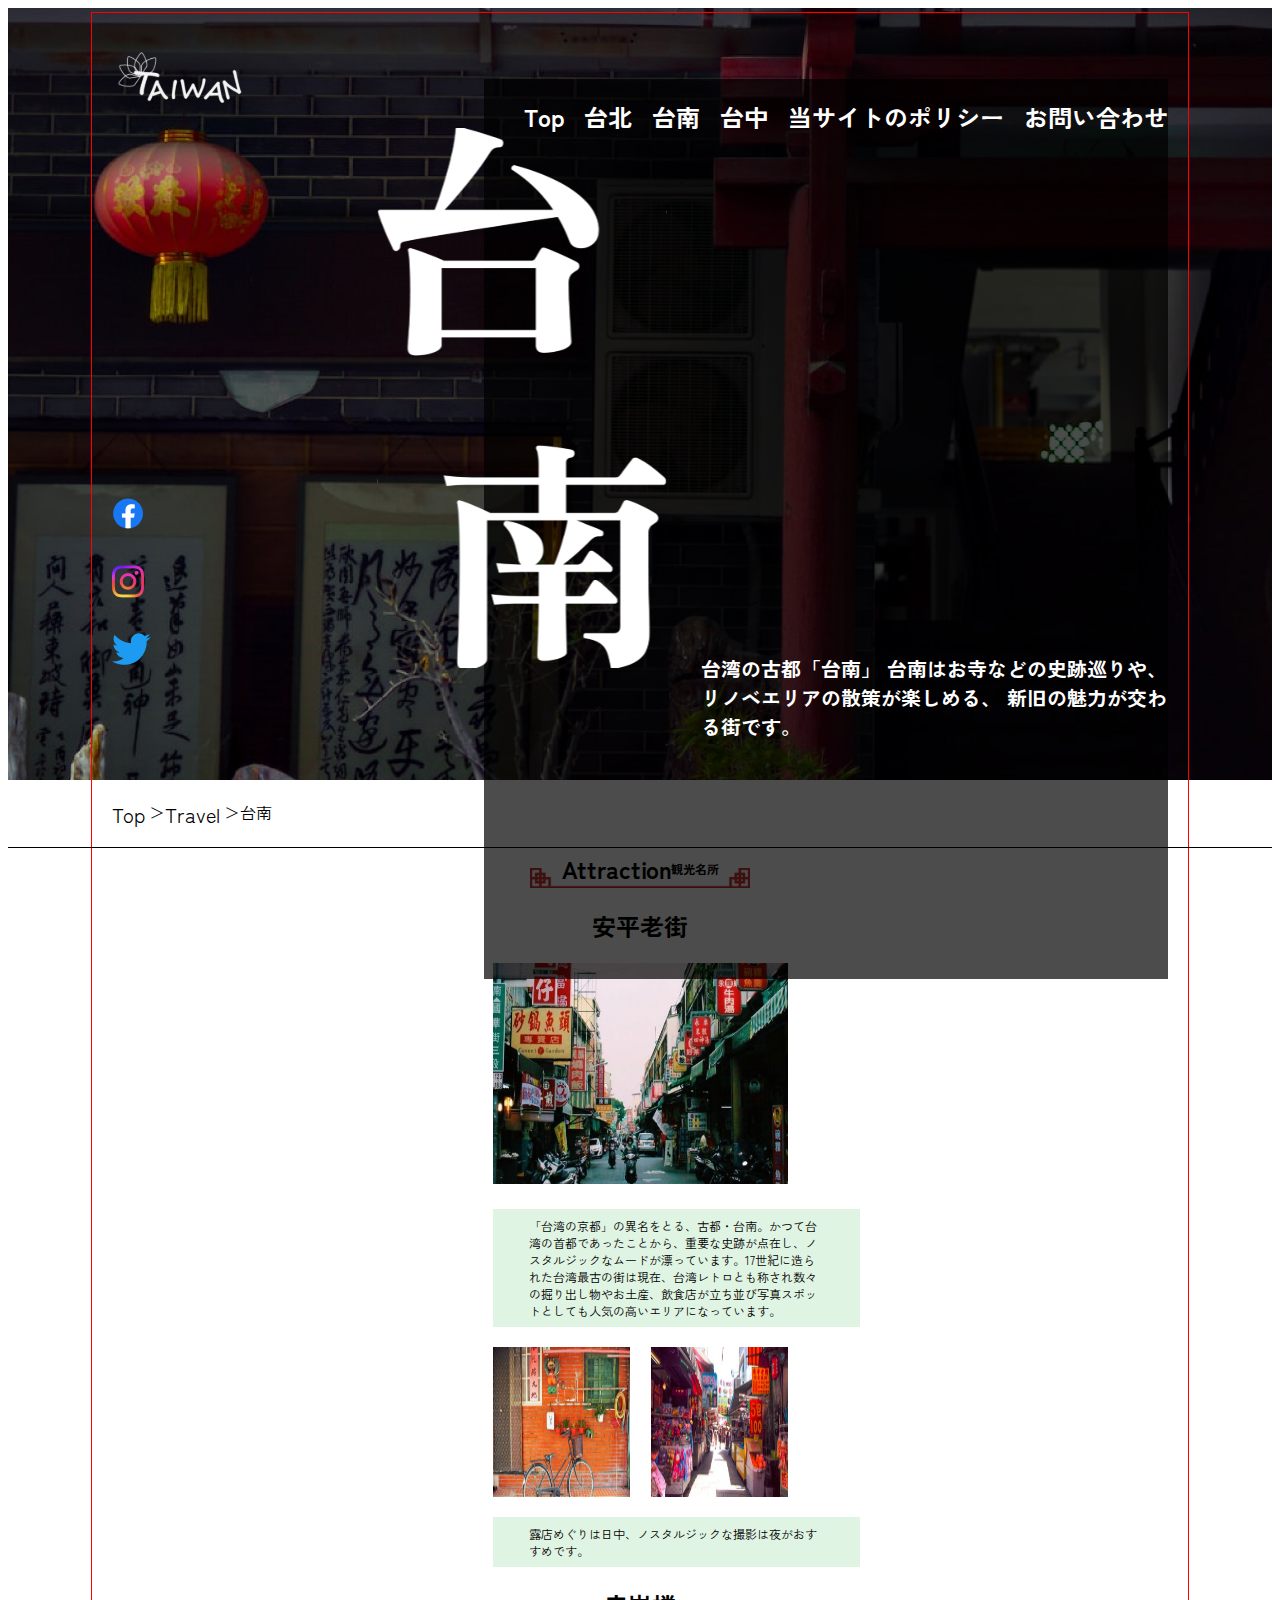
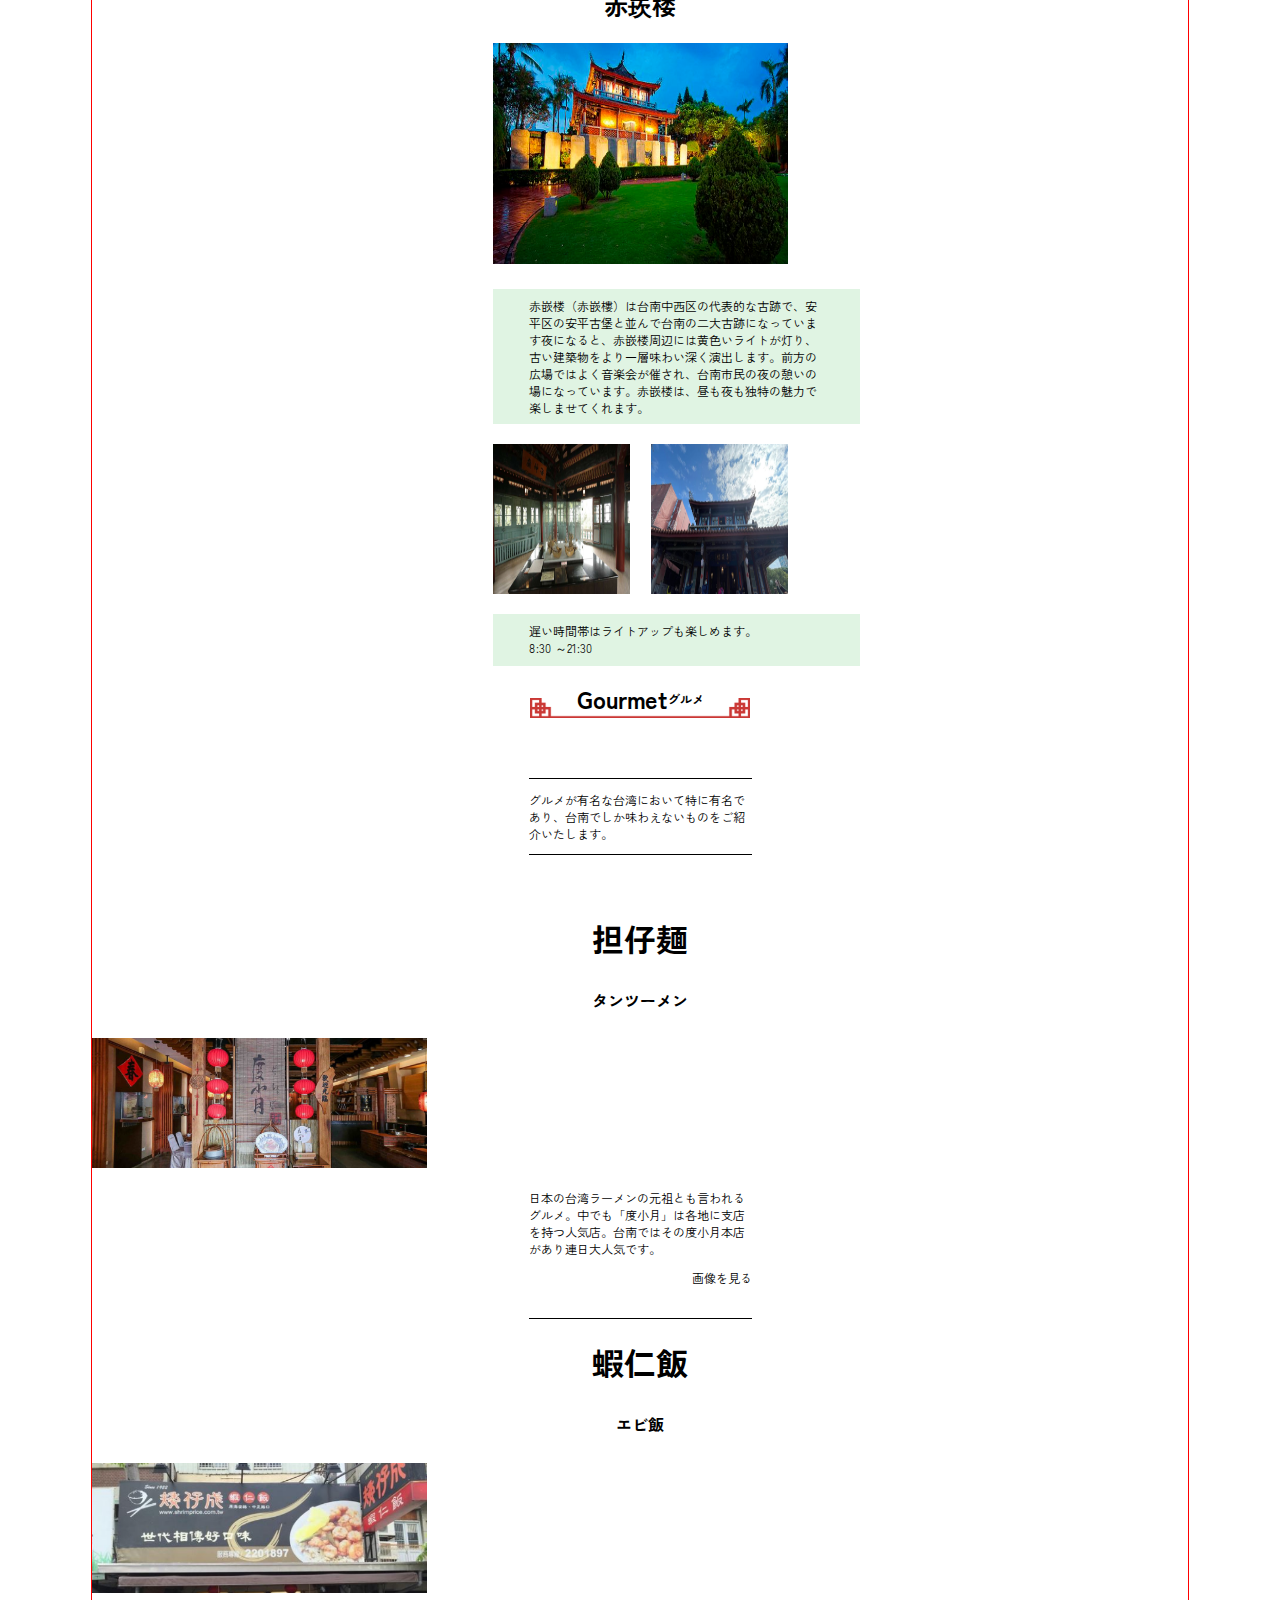
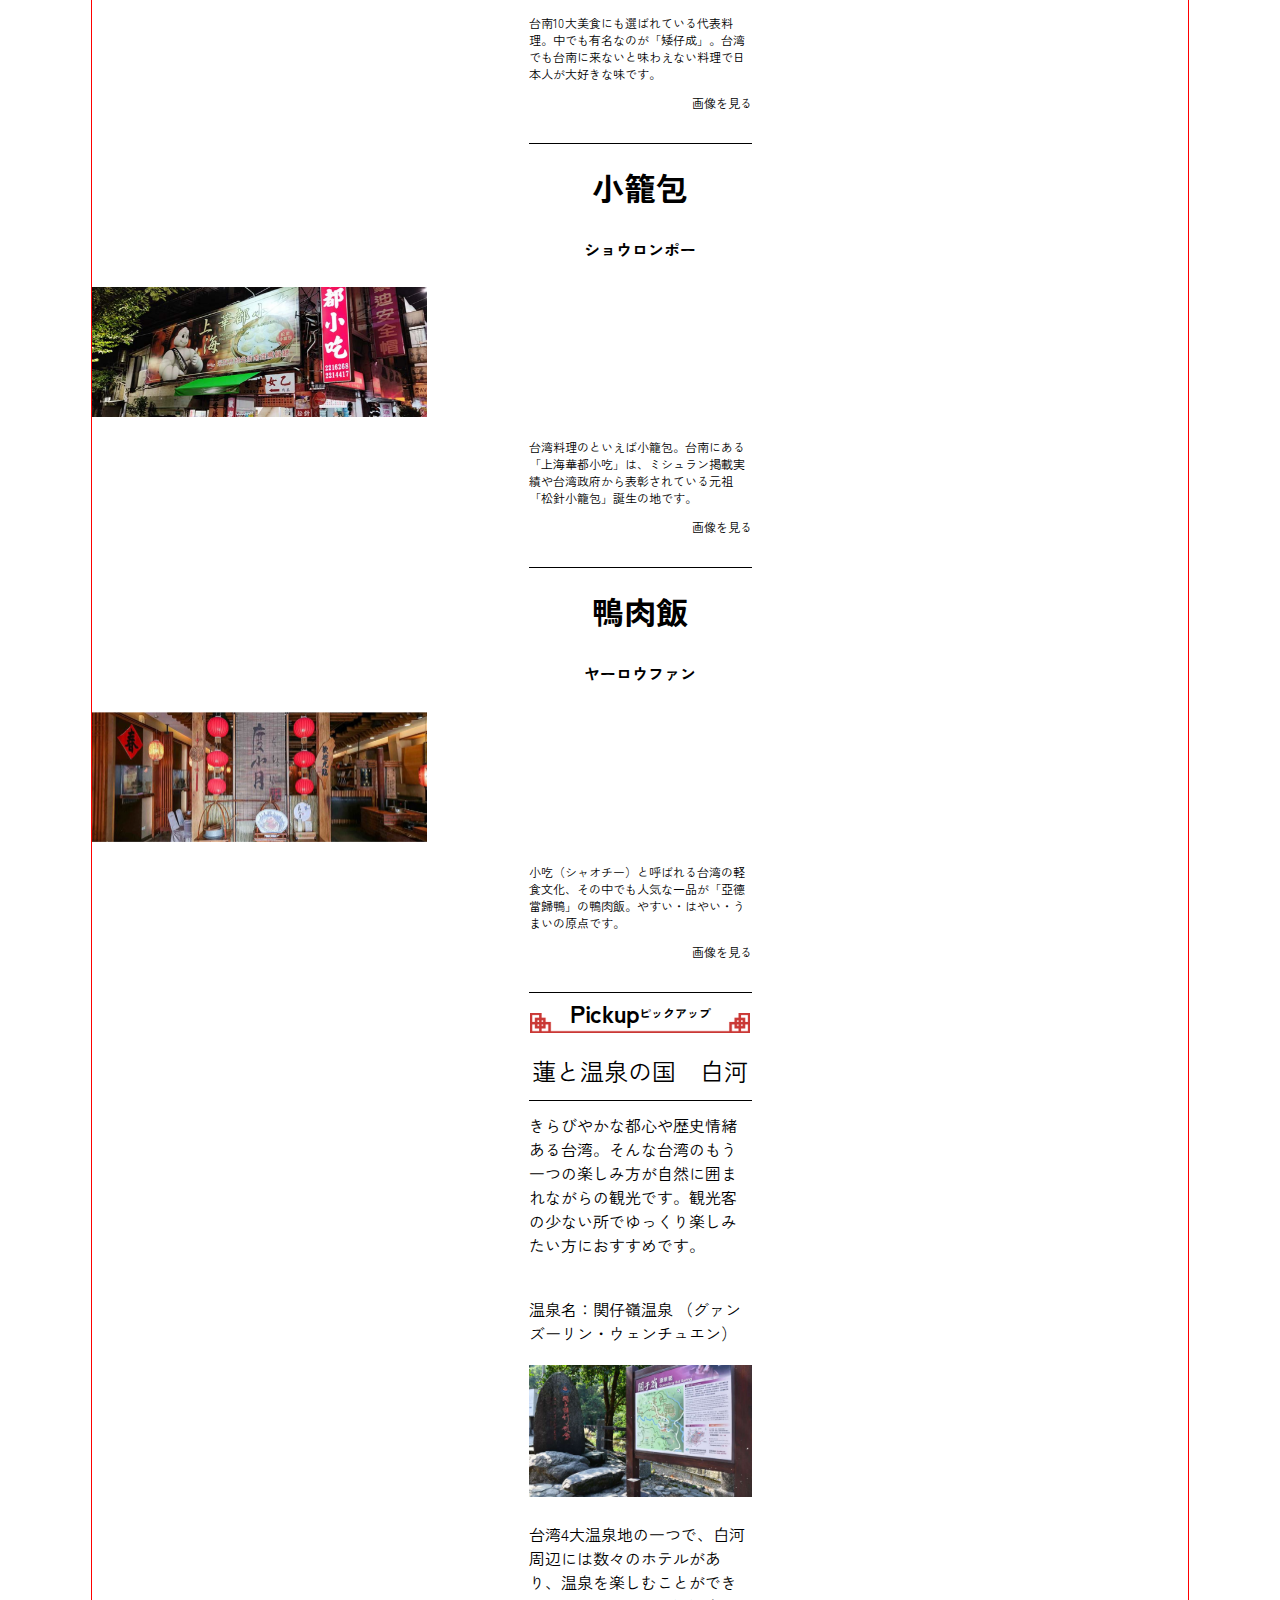
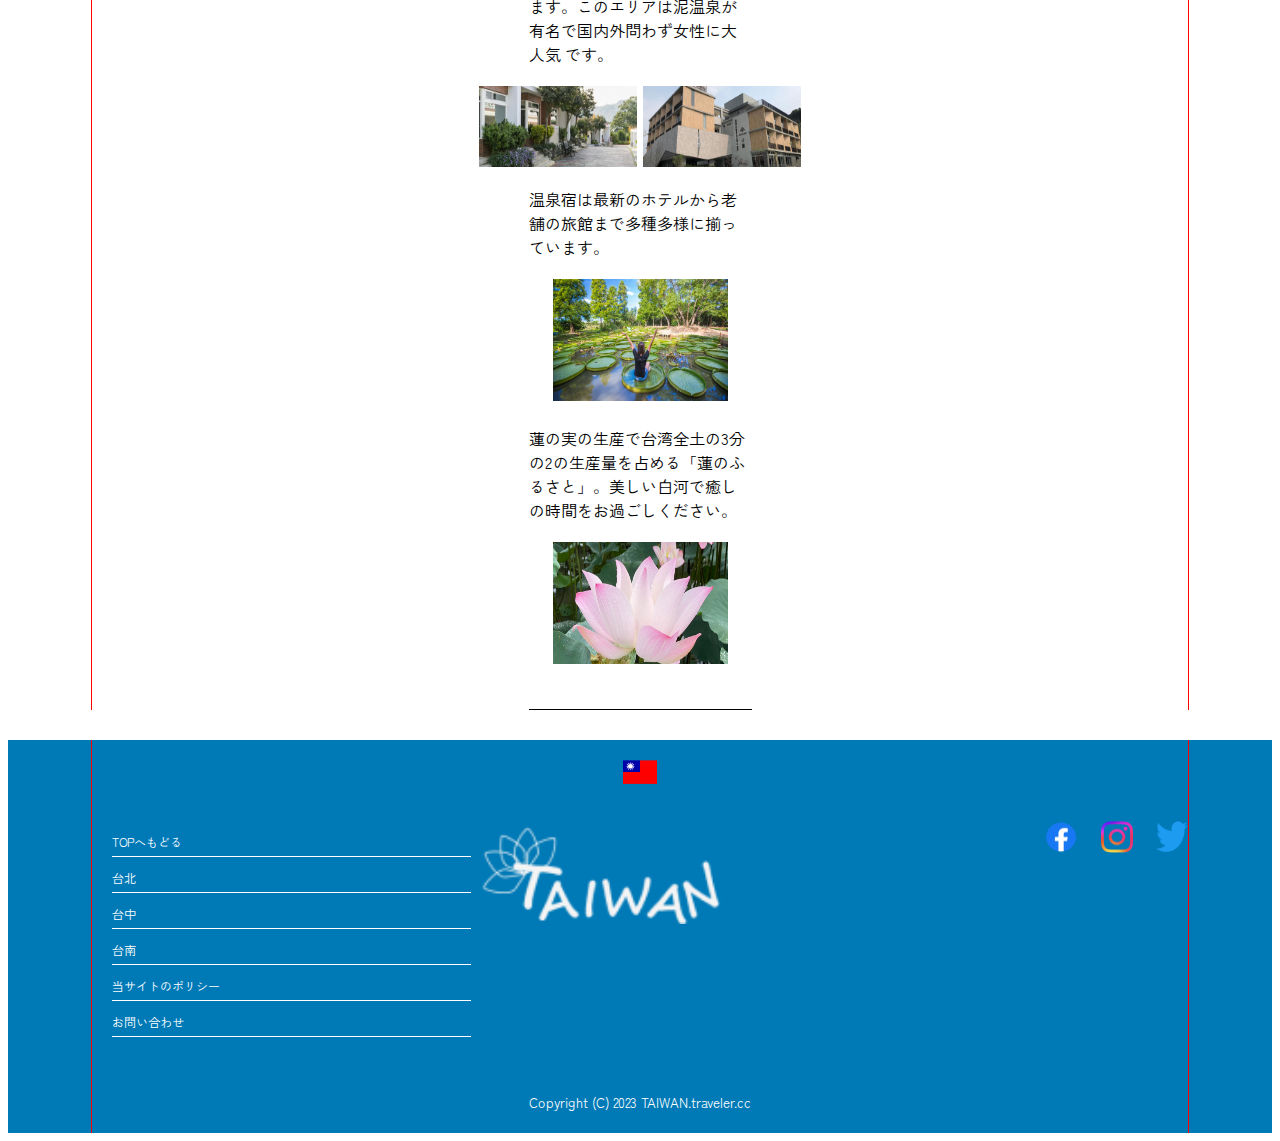
==== commit 3e7cceb6: "Add files via upload" ====
--- a/tainan/index.html
+++ b/tainan/index.html
@@ -15,6 +15,7 @@
             <div class="headerContainer">
                 <p class="logo"><img src="images/taiwanLogo.svg" alt="Taiwan"></p>
                 <div class="navigation">
+                    <div class="navClose"></div>
                     <nav class="globalNav">
                         <ul>
                             <li><a href="../index.html">Top</a></li>
--- a/tainan/styles/styles.css
+++ b/tainan/styles/styles.css
@@ -382,6 +382,21 @@
         opacity: 0;
     }
 }*/
+/*ドロワーメニュー*/
+.activeNavigation{
+    display:block;
+}
+.globalNav ul{
+    width:100vw;
+    height:100vh;
+    background-color: rgba(0,0,0,.7);
+}
+.globalNav ul li{
+    margin-top:20px;
+    color: #FFFFFF;
+    font-size: 20px;
+    font-weight: bold;
+}
 @media screen and (min-width:769px){
     /* ヘッダー部分 */
     header{
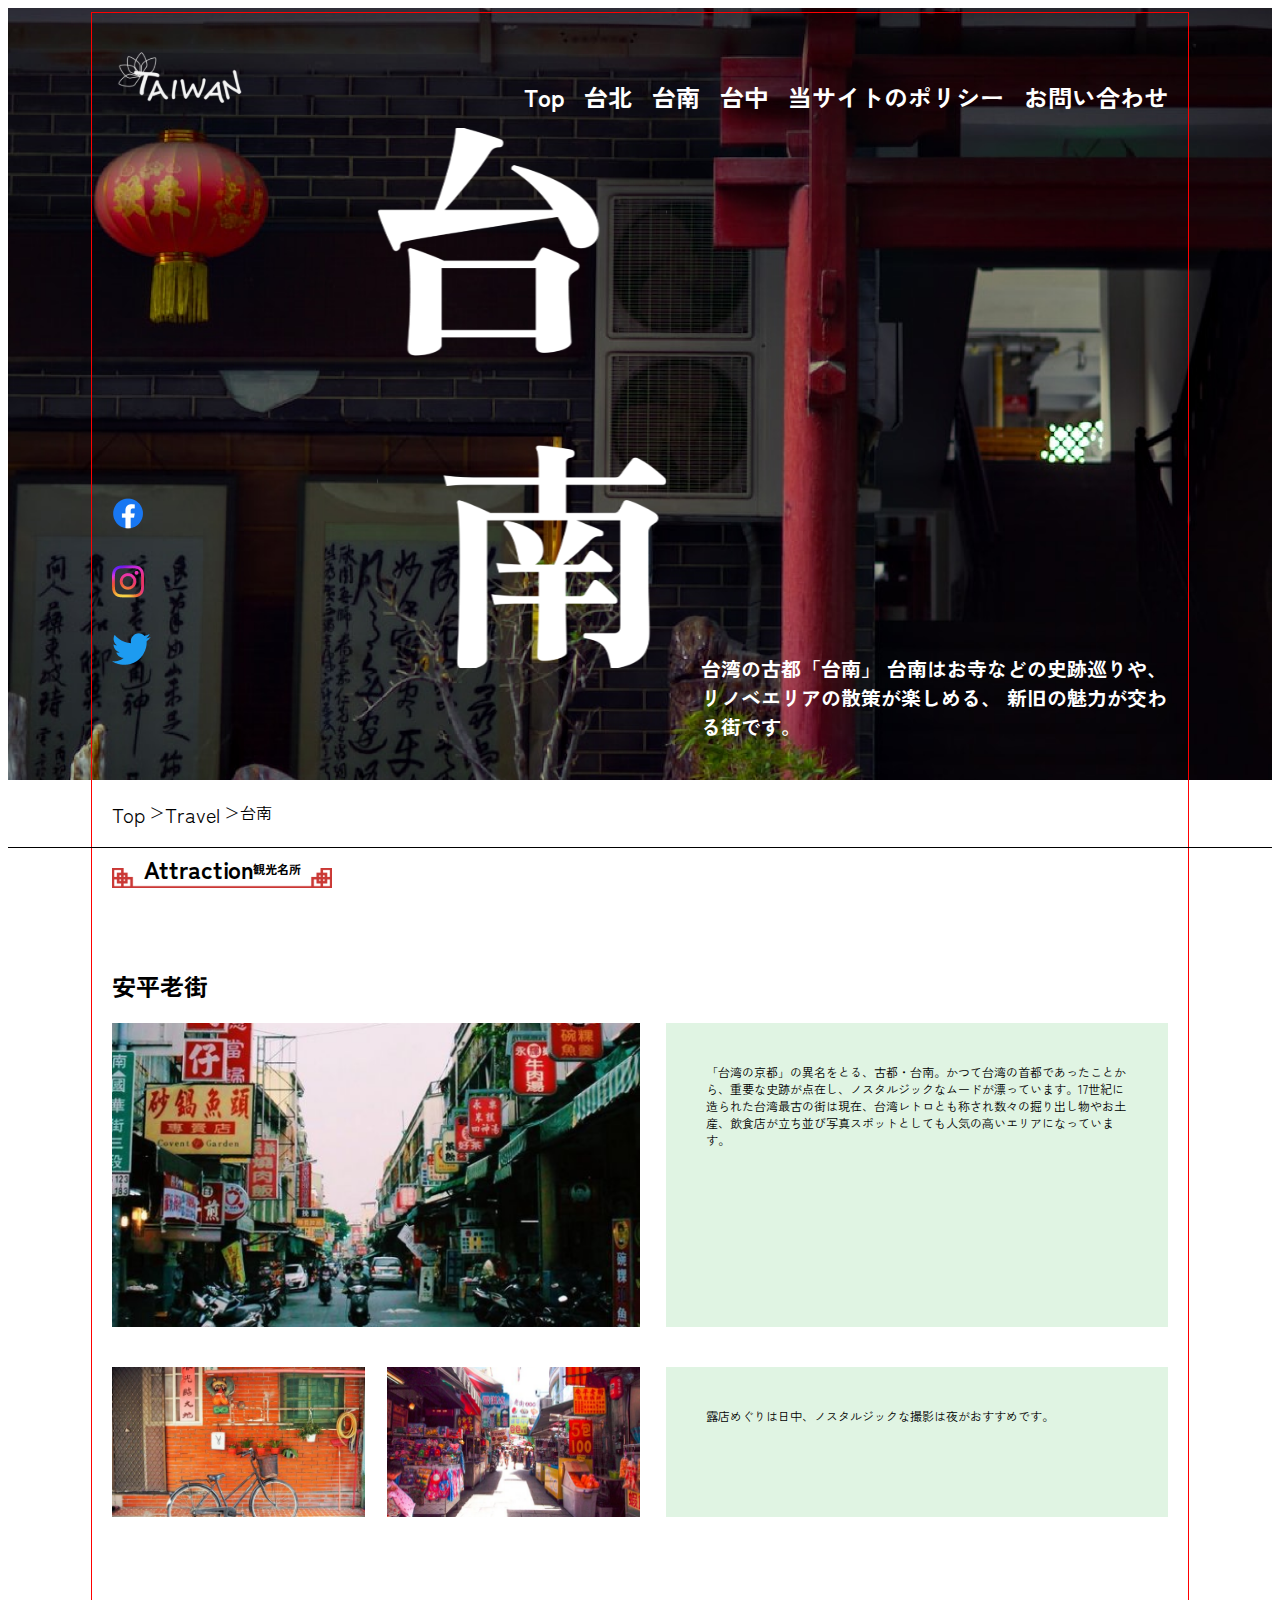
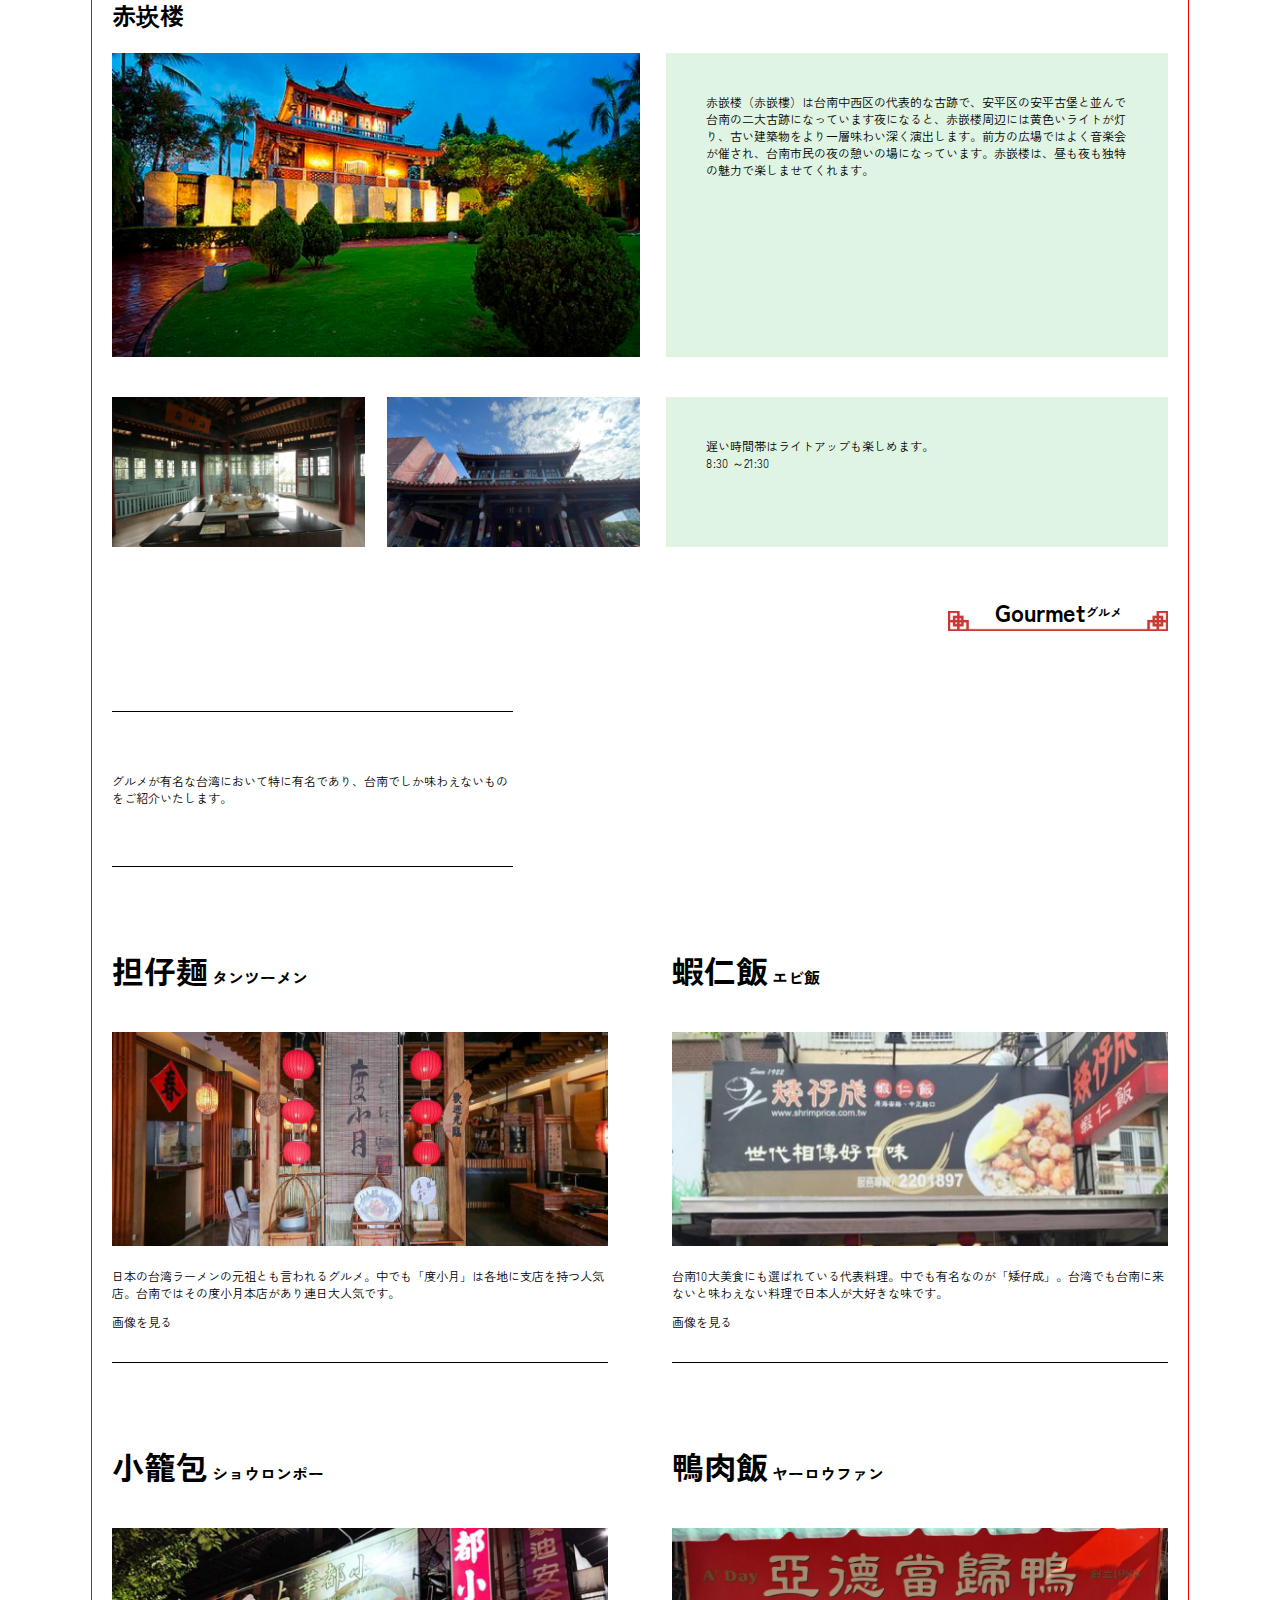
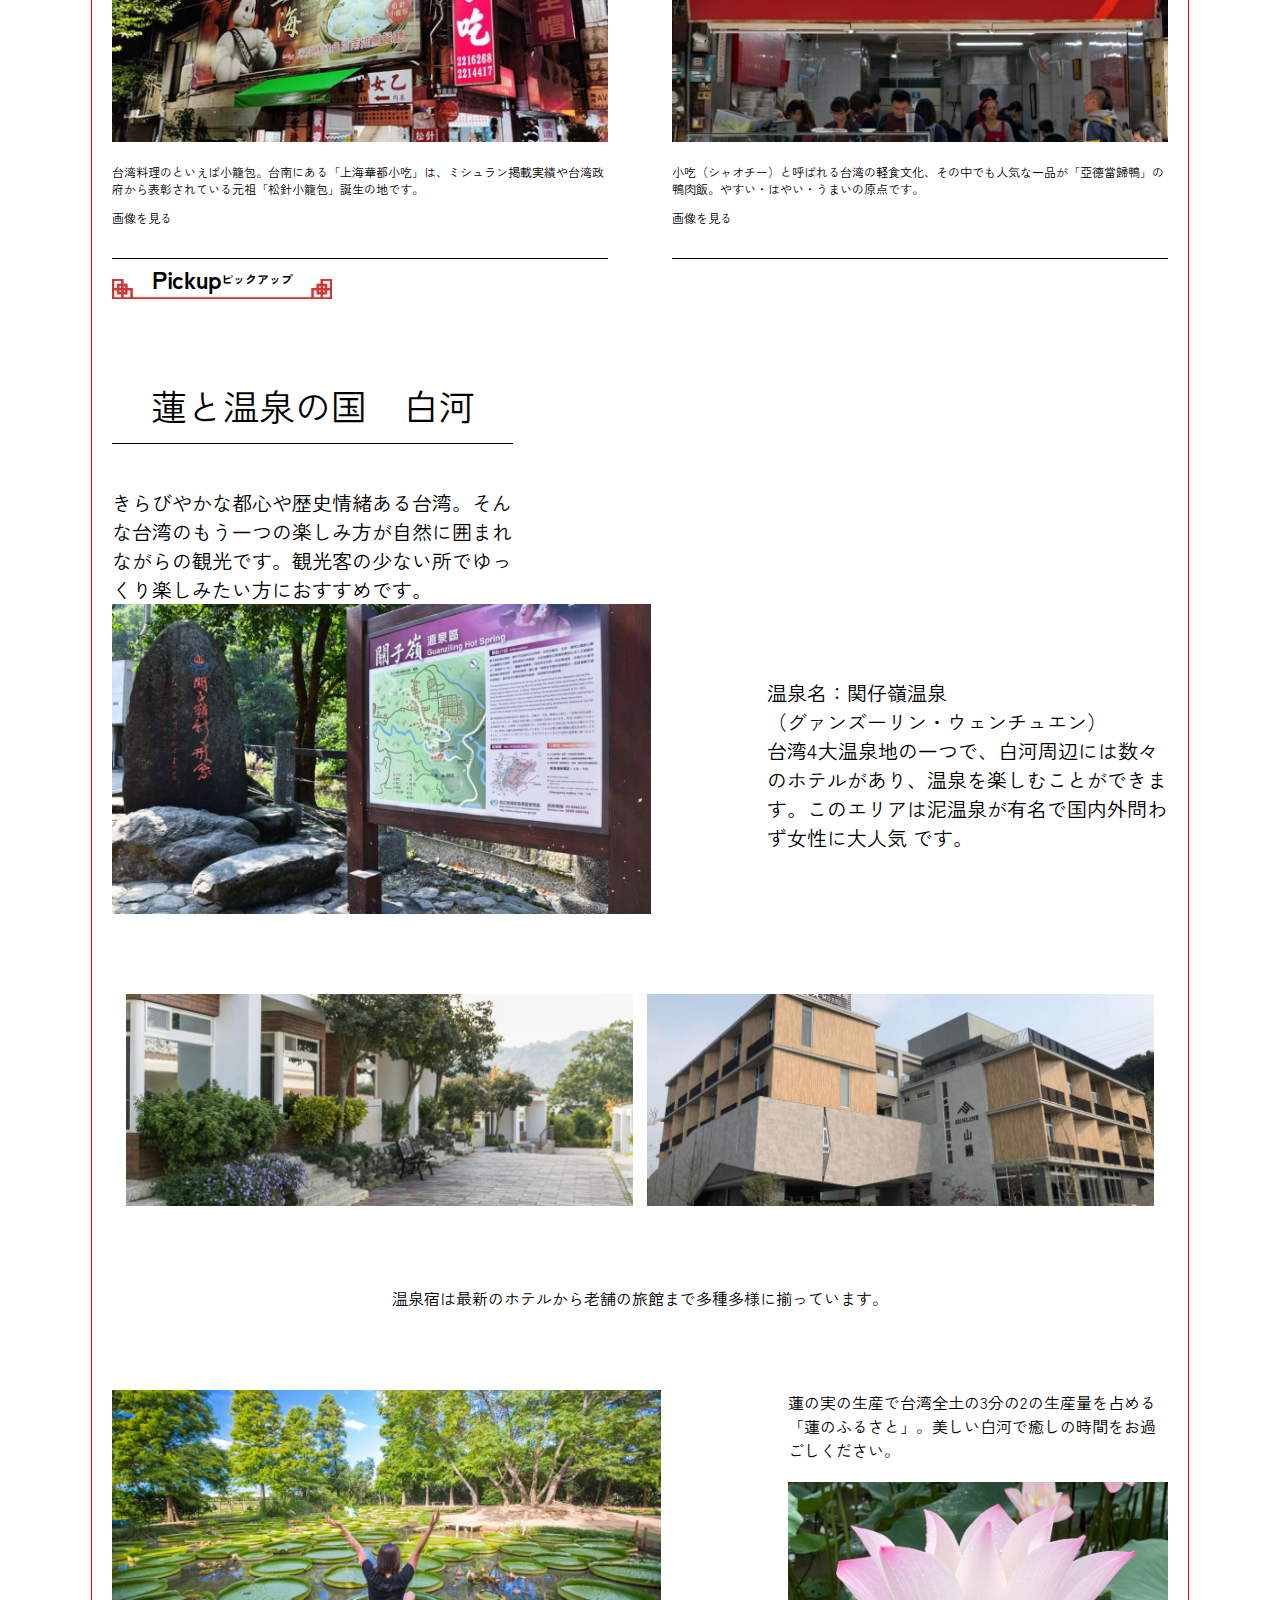
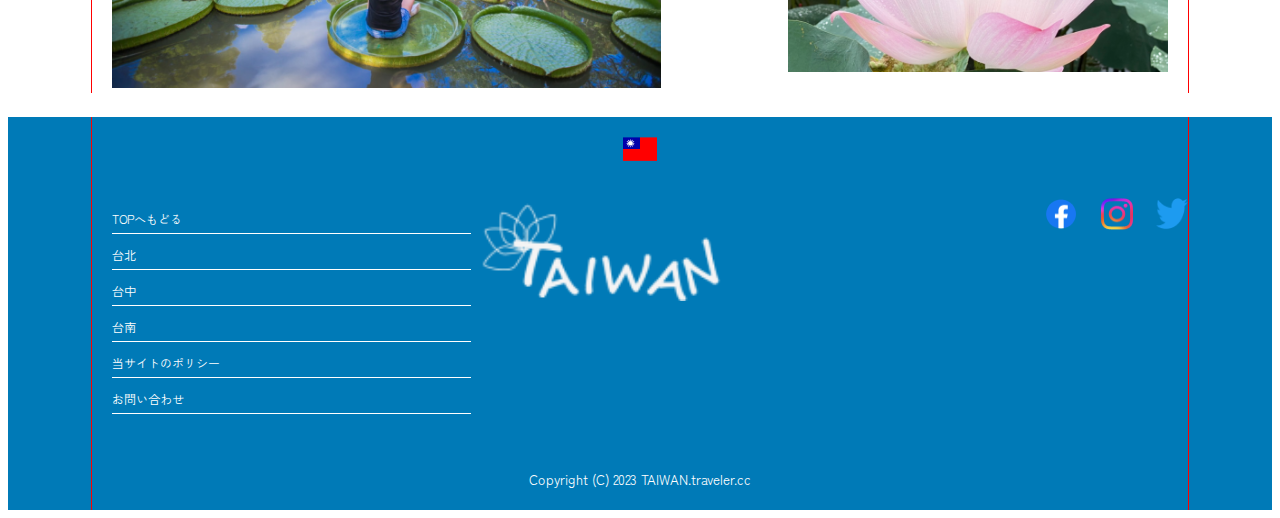
==== commit 30eb720b: "Add files via upload" ====
--- a/tainan/index.html
+++ b/tainan/index.html
@@ -69,37 +69,45 @@
                     </div>
                     <article>
                         <h4>安平老街</h4>
-                        <div class="mainImage">
-                            <img srcset="images/spAttPhoto1.png 400w,
+                            <div class="anpeirou1">
+                                <div class="mainImage">
+                                    <img srcset="images/spAttPhoto1.png 400w,
                                         images/pcAttPhoto1.png 1024w" alt="安平老街">
-                        </div>
-                        <p>
-                            「台湾の京都」の異名をとる、古都・台南。かつて台湾の首都であったことから、重要な史跡が点在し、ノスタルジックなムードが漂っています。17世紀に造られた台湾最古の街は現在、台湾レトロとも称され数々の掘り出し物やお土産、飲食店が立ち並び写真スポットとしても人気の高いエリアになっています。
-                        </p>
-                        <div class="subImage">
-                            <img srcset="images/spAttPhoto2.png 400w,images/pcAttPhoto2.png 1024w" alt="安平老街">
-                            <img srcset="images/spAttPhoto3.png 400w,images/pcAttPhoto3.png 1024w" alt="安平老街">
-                        </div>    
-                        <p>
-                            露店めぐりは日中、ノスタルジックな撮影は夜がおすすめです。
-                        </p>
+                                </div>
+                                <p>
+                                    「台湾の京都」の異名をとる、古都・台南。かつて台湾の首都であったことから、重要な史跡が点在し、ノスタルジックなムードが漂っています。17世紀に造られた台湾最古の街は現在、台湾レトロとも称され数々の掘り出し物やお土産、飲食店が立ち並び写真スポットとしても人気の高いエリアになっています。
+                                </p>
+                            </div>
+                            <div class="anpeirou2">
+                                <div class="subImage">
+                                    <img srcset="images/spAttPhoto2.png 400w,images/pcAttPhoto2.png 1024w" alt="安平老街">
+                                    <img srcset="images/spAttPhoto3.png 400w,images/pcAttPhoto3.png 1024w" alt="安平老街">
+                                </div>    
+                                <p>
+                                    露店めぐりは日中、ノスタルジックな撮影は夜がおすすめです。
+                                </p>
+                            </div>
                     </article>
                     <article>
                         <h4>赤崁楼</h4>
-                        <div class="mainImage">
-                            <img srcset="images/spAttPhoto4.png 400w,images/pcAttPhoto4.png 1024w," alt="安平老街">
-                        </div>
-                        <p>
-                            赤嵌楼（赤嵌樓）は台南中西区の代表的な古跡で、安平区の安平古堡と並んで台南の二大古跡になっています夜になると、赤嵌楼周辺には黄色いライトが灯り、古い建築物をより一層味わい深く演出します。前方の広場ではよく音楽会が催され、台南市民の夜の憩いの場になっています。赤嵌楼は、昼も夜も独特の魅力で楽しませてくれます。
-                        </p>
-                        <div class="subImage">
-                            <img srcset="images/spAttPhoto5.png 400w,images/pcAttPhoto5.png 1024w" alt="安平老街">
-                            <img srcset="images/spAttPhoto6.png 400w,images/pcAttPhoto6.png 1024w" alt="安平老街">
-                        </div>    
-                        <p>
-                            遅い時間帯はライトアップも楽しめます。<br>
-                            8:30 ～21:30 
-                        </p>
+                        <div class="sekkanrou1">
+                            <div class="mainImage">
+                                <img srcset="images/spAttPhoto4.png 400w,images/pcAttPhoto4.png 1024w," alt="安平老街">
+                            </div>
+                            <p>
+                                赤嵌楼（赤嵌樓）は台南中西区の代表的な古跡で、安平区の安平古堡と並んで台南の二大古跡になっています夜になると、赤嵌楼周辺には黄色いライトが灯り、古い建築物をより一層味わい深く演出します。前方の広場ではよく音楽会が催され、台南市民の夜の憩いの場になっています。赤嵌楼は、昼も夜も独特の魅力で楽しませてくれます。
+                            </p>
+                        </div>
+                        <div class="sekkanrou2">
+                            <div class="subImage">
+                                <img srcset="images/spAttPhoto5.png 400w,images/pcAttPhoto5.png 1024w" alt="安平老街">
+                                <img srcset="images/spAttPhoto6.png 400w,images/pcAttPhoto6.png 1024w" alt="安平老街">
+                            </div>    
+                            <p>
+                                遅い時間帯はライトアップも楽しめます。<br>
+                                8:30 ～21:30 
+                            </p>
+                        </div>
                     </article>
                 </section>
                 <section class="tainanGourmet">
@@ -110,74 +118,78 @@
                     <p class="gourmetDescription">
                         グルメが有名な台湾において特に有名であり、台南でしか味わえないものをご紹介いたします。
                     </p>
-                    <article>
-                        <h4>担仔麺</h4>
-                        <h5>タンツーメン</h5>
-                        <p><img srcset="images/spGourmetImg1.png 400w,images/pcGourmetImg1.png 1024w"></p>
-                        <div class="shopDescription">
-                            <p>
-                                日本の台湾ラーメンの元祖とも言われるグルメ。中でも「度小月」は各地に支店を持つ人気店。台南ではその度小月本店があり連日大人気です。
-                            </p>
-                            <p class="modalLink textRight">
-                                画像を見る
-                            </p>
-                            <div class="modalWindow">
+                    <div class="gourmetShopGroup">
+                        <article>
+                            <h4>担仔麺</h4>
+                            <h5>タンツーメン</h5>
+                            <p><img srcset="images/spGourmetImg1.png 400w,images/pcGourmetImg1.png 1024w"></p>
+                            <div class="shopDescription">
+                                <p>
+                                    日本の台湾ラーメンの元祖とも言われるグルメ。中でも「度小月」は各地に支店を持つ人気店。台南ではその度小月本店があり連日大人気です。
+                                </p>
+                                <p class="modalLink textPosition">
+                                    画像を見る
+                                </p>
+                                <div class="modalWindow">
+                                    <p class="closeModal"></p><!--閉じるボタン-->
+                                    <p><img srcset="images/spModalImg1.png 400w,images/pcModalImg1.png 1024w"></p>
+                                </div>
+                            </div>
+                        </article>
+                        <article>
+                            <h4>蝦仁飯</h4>
+                            <h5>エビ飯</h5>
+                            <p><img srcset="images/spGourmetImg2.png 400w,images/pcGourmetImg2.png 1024w"></p>
+                            <div class="shopDescription">
+                                <p>
+                                    台南10大美食にも選ばれている代表料理。中でも有名なのが「矮仔成」。台湾でも台南に来ないと味わえない料理で日本人が大好きな味です。　
+                                </p>
+                                <p class="modalLink textPosition">
+                                    画像を見る
+                                </p>
+                                <div class="modalWindow">
+                                    <p class="closeModal"></p><!--閉じるボタン-->
+                                    <p><img srcset="images/spModalImg2.png 400w,images/pcModalImg2.png 1024w"></p>
+                                </div>
+                            </div>
+                        </article>
+                    </div><!--gourmetShopGroup-->
+                    <div class="gourmetShopGroup">
+                        <article>
+                            <h4>小籠包</h4>
+                            <h5>ショウロンポー</h5>
+                            <p><img srcset="images/spGourmetImg3.png 400w,images/pcGourmetImg3.png 1024w"></p>
+                            <div class="shopDescription">
+                                <p>
+                                    台湾料理のといえば小籠包。台南にある「上海華都小吃」は、ミシュラン掲載実績や台湾政府から表彰されている元祖「松針小籠包」誕生の地です。
+                                </p>
+                                <p class="modalLink textPosition">
+                                    画像を見る
+                                </p>
+                                <div class="modalWindow">
                                 <p class="closeModal"></p><!--閉じるボタン-->
-                                <p><img srcset="images/spModalImg1.png 400w,images/pcModalImg1.png 1024w"></p>
-                            </div>
-                        </div>
-                    </article>
-                    <article>
-                        <h4>蝦仁飯</h4>
-                        <h5>エビ飯</h5>
-                        <p><img srcset="images/spGourmetImg2.png 400w,images/pcGourmetImg2.png 1024w"></p>
-                        <div class="shopDescription">
-                            <p>
-                                台南10大美食にも選ばれている代表料理。中でも有名なのが「矮仔成」。台湾でも台南に来ないと味わえない料理で日本人が大好きな味です。　
-                            </p>
-                            <p class="modalLink textRight">
-                                画像を見る
-                            </p>
-                            <div class="modalWindow">
-                                <p class="closeModal"></p><!--閉じるボタン-->
-                                <p><img srcset="images/spModalImg2.png 400w,images/pcModalImg2.png 1024w"></p>
-                            </div>
-                        </div>
-                    </article>
-                    <article>
-                        <h4>小籠包</h4>
-                        <h5>ショウロンポー</h5>
-                        <p><img srcset="images/spGourmetImg3.png 400w,images/pcGourmetImg3.png 1024w"></p>
-                        <div class="shopDescription">
-                            <p>
-                                台湾料理のといえば小籠包。台南にある「上海華都小吃」は、ミシュラン掲載実績や台湾政府から表彰されている元祖「松針小籠包」誕生の地です。
-                            </p>
-                            <p class="modalLink textRight">
-                                画像を見る
-                            </p>
-                            <div class="modalWindow">
-                            <p class="closeModal"></p><!--閉じるボタン-->
-                            <p><img srcset="images/spModalImg3.png 400w,images/pcModalImg3.png 1024w"></p>
-                            </div>
-                        </div>
-                    </article>
-                    <article>
-                        <h4>鴨肉飯</h4>
-                        <h5>ヤーロウファン</h5>
-                        <p><img src="images/spGourmetImg4.png"></p>
-                        <div class="shopDescription">
-                            <p>
-                                小吃（シャオチー）と呼ばれる台湾の軽食文化、その中でも人気な一品が「亞德當歸鴨」の鴨肉飯。やすい・はやい・うまいの原点です。
-                            </p>
-                            <p class="modalLink textRight">
-                                画像を見る
-                            </p>
-                            <div class="modalWindow">
-                                <p class="closeModal"></p><!--閉じるボタン-->
-                                <p><img srcset="images/spModalImg4.png 400w,images/pcModalImg4.png 1024w"></p>
-                            </div>
-                        </div>
-                    </article>
+                                <p><img srcset="images/spModalImg3.png 400w,images/pcModalImg3.png 1024w"></p>
+                                </div>
+                            </div>
+                        </article>
+                        <article>
+                            <h4>鴨肉飯</h4>
+                            <h5>ヤーロウファン</h5>
+                            <p><img srcset="images/spGourmetImg4.png 400w, images/pcGourmetImg4.png 1024w"></p>
+                            <div class="shopDescription">
+                                <p>
+                                    小吃（シャオチー）と呼ばれる台湾の軽食文化、その中でも人気な一品が「亞德當歸鴨」の鴨肉飯。やすい・はやい・うまいの原点です。
+                                </p>
+                                <p class="modalLink textPosition">
+                                    画像を見る
+                                </p>
+                                <div class="modalWindow">
+                                    <p class="closeModal"></p><!--閉じるボタン-->
+                                    <p><img srcset="images/spModalImg4.png 400w,images/pcModalImg4.png 1024w"></p>
+                                </div>
+                            </div>
+                        </article>
+                    </div>
                 </section>
                 <section class="tainanPickUp">
                     <div class="pickup">
@@ -188,40 +200,49 @@
                     <p class="pickupDescription">
                         きらびやかな都心や歴史情緒ある台湾。そんな台湾のもう一つの楽しみ方が自然に囲まれながらの観光です。観光客の少ない所でゆっくり楽しみたい方におすすめです。
                     </p>
-                    <article>
-                        <p>
+                    <article class="flexBox">
+                        <p class="spOnly">
                             温泉名：関仔嶺温泉
                             （グァンズーリン・ウェンチュエン）
                         </p>
                         <p class="mainImage">
                             <img srcset="images/spPickupPhoto1.png 400w,images/pcPickupPhoto1.png 1024w" alt="関仔嶺温泉">
                         </p>
-                        <p>
-                            台湾4大温泉地の一つで、白河周辺には数々のホテルがあり、温泉を楽しむことができます。このエリアは泥温泉が有名で国内外問わず女性に大人気
-                            です。
-                        </p>
+                        <div>
+                            <p class="pcOnly">
+                                温泉名：関仔嶺温泉<br>
+                                （グァンズーリン・ウェンチュエン）
+                            </p>
+                            <p>
+                                台湾4大温泉地の一つで、白河周辺には数々のホテルがあり、温泉を楽しむことができます。このエリアは泥温泉が有名で国内外問わず女性に大人気
+                                です。
+                            </p>
+                        </div>
                     </article>
                     <article>
                         <p class="subImage">
                             <img srcset="images/spHotelPhoto1.png 400w,images/pcHotelPhoto1.png 1024w" alt="hotel">
                             <img srcset="images/spHotelPhoto2.png 400w,images/pcHotelPhoto2.png 1024w" alt="hotel">
                         </p>
-                        <p>
+                        <p class="hotelDescription">
                             温泉宿は最新のホテルから老舗の旅館まで多種多様に揃っています。
                         </p>
                     </article>
-                    <article>
+                    <article class="lotasArticle">
                         <p class="minSizeImage">
                             <img srcset="images/spPickupPhoto2.png 400w,images/pcPickupPhoto2.png 1024w">
                         </p>
-                        <p>
-                            蓮の実の生産で台湾全土の3分の2の生産量を占める「蓮のふるさと」。美しい白河で癒しの時間をお過ごしください。
-                        </p>
-                        <p class="minSizeImage">
-                            <img srcset="images/spPickupPhoto3.png 400w,images/pcPickupPhoto3.png 1024w">
-                        </p>
-                        <div class="underLine"></div>
-                    </article>
+                        <div>
+                            <p>
+                                蓮の実の生産で台湾全土の3分の2の生産量を占める「蓮のふるさと」。美しい白河で癒しの時間をお過ごしください。
+                            </p>
+                            <p class="minSizeImage">
+                                <img srcset="images/spPickupPhoto3.png 400w,images/pcPickupPhoto3.png 1024w">
+                            </p>
+                        </div>
+                        <div class="underLine spOnly"></div>
+                    </article>
+                    <div class="underLine pcOnly"></div>
                 </section>
             </div><!--mainContainer-->
         </main>
--- a/tainan/styles/styles.css
+++ b/tainan/styles/styles.css
@@ -261,7 +261,7 @@
 .shopDescription p{
     font-size: 12px;
 }
-.textRight{
+.textPosition{
     text-align: right;
 }
 .tainanPickUp h4{
@@ -270,6 +270,9 @@
     border-bottom: 1px solid #000000;
     width: 223px;
     padding-bottom:12px;
+}
+.pcOnly{
+    display:none;
 }
 .tainanPickUp p{
     margin:20px auto;
@@ -382,21 +385,7 @@
         opacity: 0;
     }
 }*/
-/*ドロワーメニュー*/
-.activeNavigation{
-    display:block;
-}
-.globalNav ul{
-    width:100vw;
-    height:100vh;
-    background-color: rgba(0,0,0,.7);
-}
-.globalNav ul li{
-    margin-top:20px;
-    color: #FFFFFF;
-    font-size: 20px;
-    font-weight: bold;
-}
+
 @media screen and (min-width:769px){
     /* ヘッダー部分 */
     header{
@@ -472,7 +461,8 @@
     }
     /* パンくず */
     .breadCrumb nav ul{
-        padding:20px 20px 18px;
+        padding-top:20px;
+        padding-bottom: 18px;
         margin:0;
     }
     .breadCrumb nav ul li a{
@@ -522,4 +512,177 @@
         height:103px;
         margin-right:0;
     }
+/*メイン部分*/
+    main section .attraction,
+    main section .pickup{
+        margin:0;
+    }
+    main section article h4{
+        margin:80px 0 0;
+        text-align: left;
+    }
+    .tainanAttrction article{
+        max-width: 1160px;
+        width:100%;
+    }
+    .mainContainer{
+        padding-left:20px;
+        padding-right:20px;
+    }
+
+    .anpeirou1,
+    .anpeirou2,
+    .sekkanrou1,
+    .sekkanrou2{
+        display:flex;
+        max-width:1160px;
+        max-height: 304px;
+        justify-content: space-between;
+    }
+    .anpeirou1,
+    .sekkanrou1{
+        margin-top:20px;
+    }
+    .anpeirou2,
+    .sekkanrou2{
+        margin-top:40px;
+    }
+    .mainImage{
+        flex-basis: 50%;
+        margin-top: 0;
+    }
+    .mainImage img{
+        width:100%;
+        height:100%;
+    }
+    .anpeirou1 p,
+    .anpeirou2 p,
+    .sekkanrou1 p,
+    .sekkanrou2 p{
+        flex-basis: 40%;
+        margin: 0;
+        padding: 40px;
+    }
+    .subImage{
+        flex-basis: 50%;
+        max-width: 600px;
+        margin-top: 0;
+    }
+    .subImage img{
+        width:48%;
+    }
+    /*groumet*/
+    main section .gourmet{
+        margin:44px 0 0 auto;
+    }
+    .tainanGourmet h4,
+    .tainanGourmet h5{
+        display:inline-block;
+    }
+    .tainanGourmet .gourmetDescription{
+        margin:80px auto 0 0;
+        padding:60px 0;
+        width:38%;
+    }
+    .gourmetShopGroup{
+        display: flex;
+        justify-content: space-between;
+    }
+    .gourmetShopGroup article{
+        flex-basis: 47%;
+    }
+    .gourmetShopGroup article p img{
+        width:100%;
+        height:auto;
+    }
+    .shopDescription{
+        margin:0;
+        width:100%;
+    }
+    .textPosition{
+        text-align: left;
+    }
+    /* pickup */
+    main .tainanPickUp h4,
+    main .tainanPickUp .pickupDescription{
+        margin:0;
+        width:38%;
+    }
+    main .tainanPickUp h4{
+        font-size:36px;
+        margin-top: 80px;
+    }
+    main .tainanPickUp .pickupDescription{
+        padding-top:44px;
+        font-size:20px;
+    }
+    main .tainanPickUp .flexBox{
+        display:flex;
+        justify-content: space-between;
+    }
+    main .tainanPickUp article .spOnly{
+        display:none;
+    }
+    main .tainanPickUp article .pcOnly{
+        display:block;
+    }
+    main .tainanPickUp .flexBox .mainImage{
+        flex-basis:51%;
+        margin:0;
+    }
+    main .tainanPickUp .flexBox .mainImage img{
+        width:100%;
+        height:100%;
+    }
+    main .tainanPickUp .flexBox div{
+        flex-basis: 38%;
+        align-items: center;
+        padding-top:74px;
+    }
+    main .tainanPickUp .flexBox div p{
+        margin:0;
+        font-size: 20px;
+        width:100%;
+    }
+    main .tainanPickUp article .subImage{
+        max-width: 1080px;
+        max-height: 214px;
+        width:100%;
+        margin:80px 0 0 0;
+    }
+    main .tainanPickUp article .subImage img{
+        flex-basis: 48%;
+        width:48%;
+        /*max-height: 214px;*/
+        height:inherit;
+    }
+    main .tainanPickUp article .hotelDescription{
+        max-width:1080px;
+        width:100%;
+        text-align: center;
+        margin-top: 80px;
+    }
+    main .tainanPickUp .lotasArticle{
+        display: flex;
+        justify-content: space-between;
+        margin-top: 80px;
+    }
+    main .tainanPickUp .lotasArticle .minSizeImage{
+        flex-basis: 52%;
+        margin:0;
+    }
+    main .tainanPickUp .lotasArticle .minSizeImage img{
+        width:100%;
+        height: inherit;
+    }
+    main .tainanPickUp .lotasArticle div{
+        flex-basis: 36%;
+    }
+    main .tainanPickUp .lotasArticle div p{
+        margin:0;
+        width:100%;
+    }
+    main .tainanPickUp .lotasArticle div .minSizeImage{
+        margin-top:20px;
+    }
 }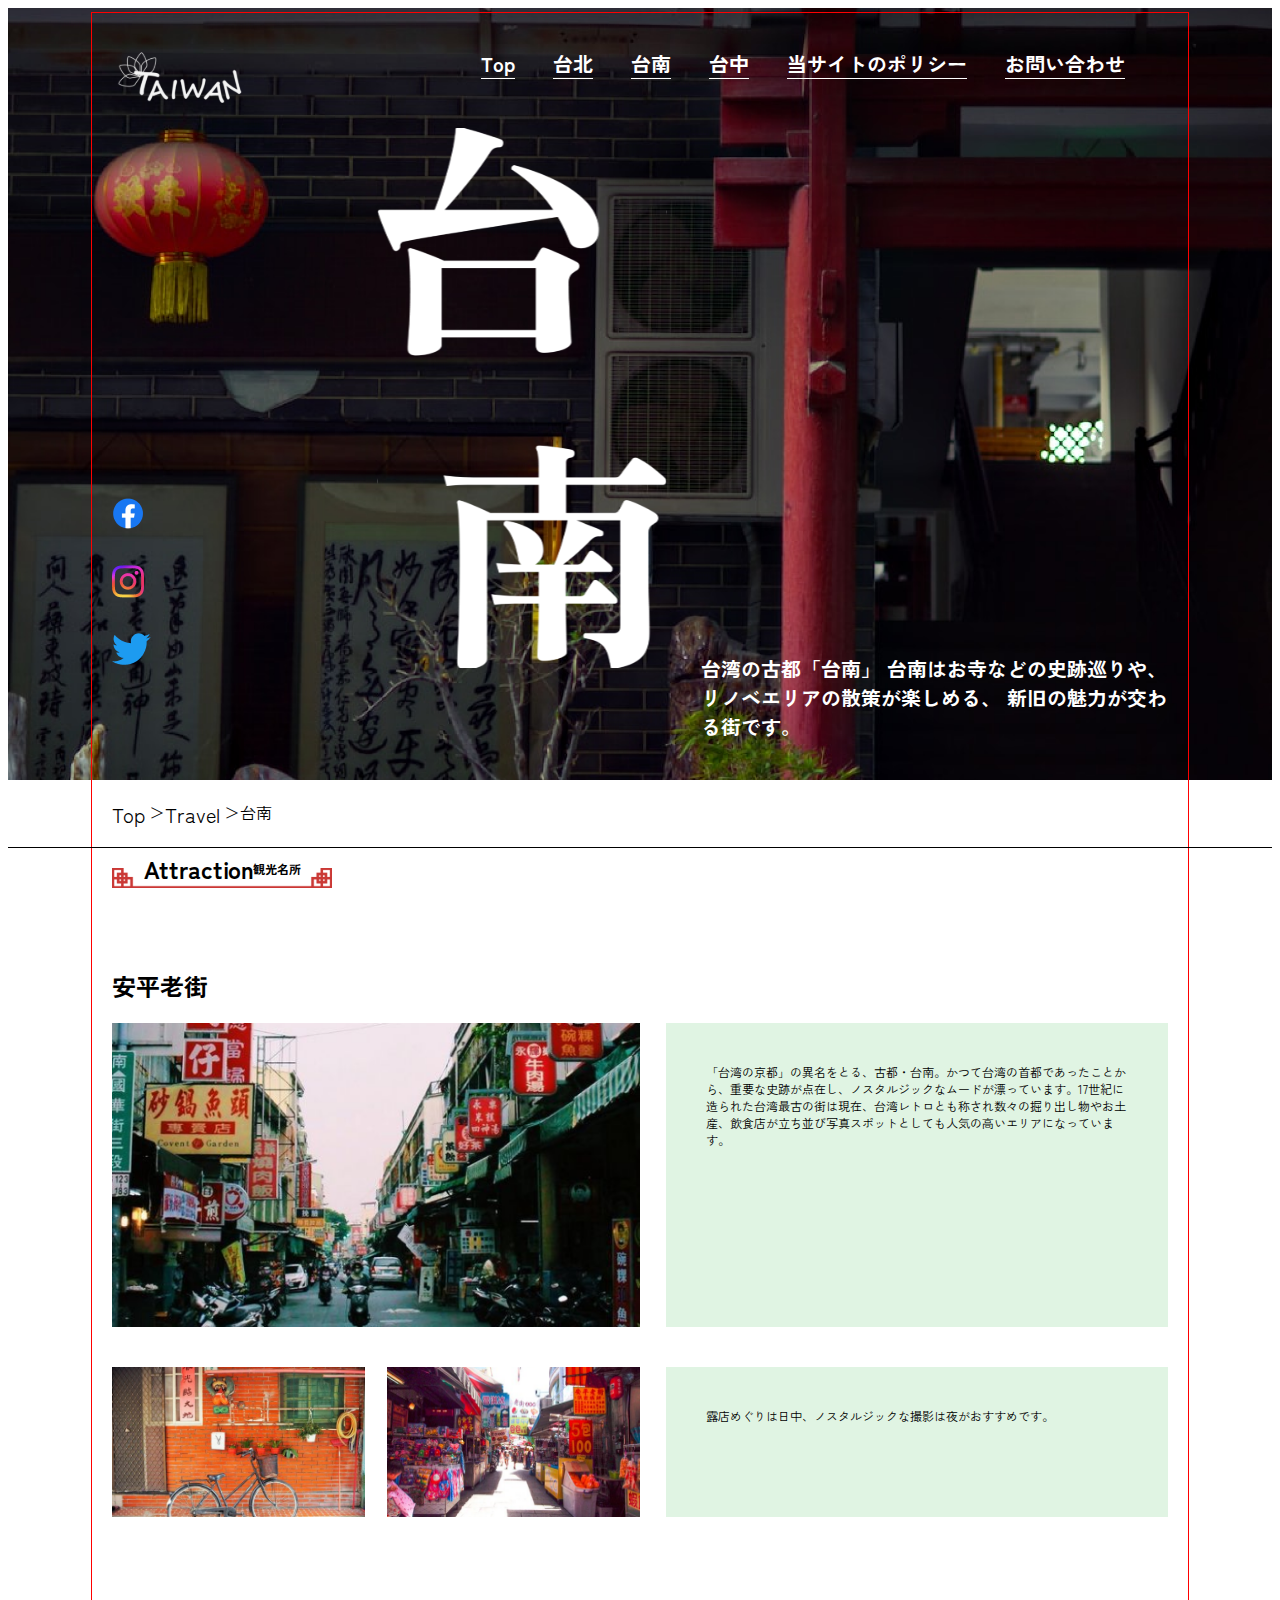
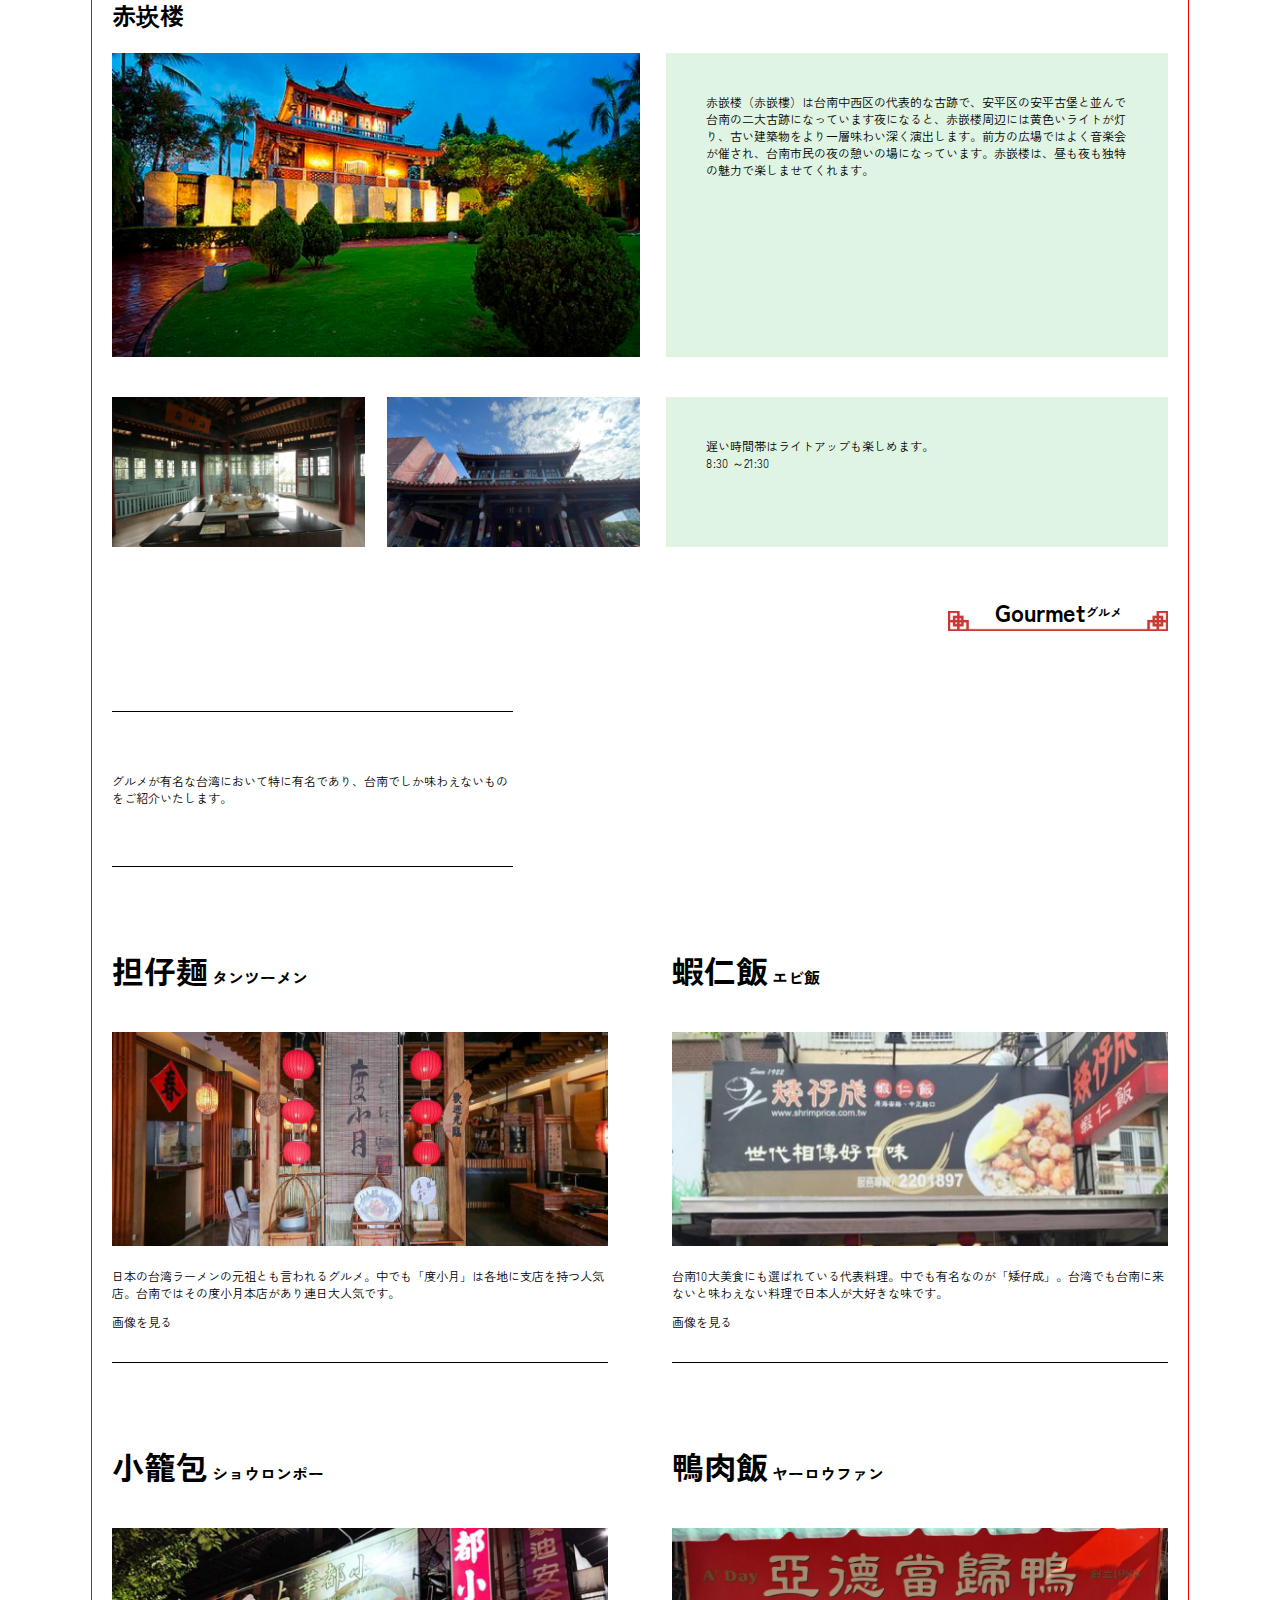
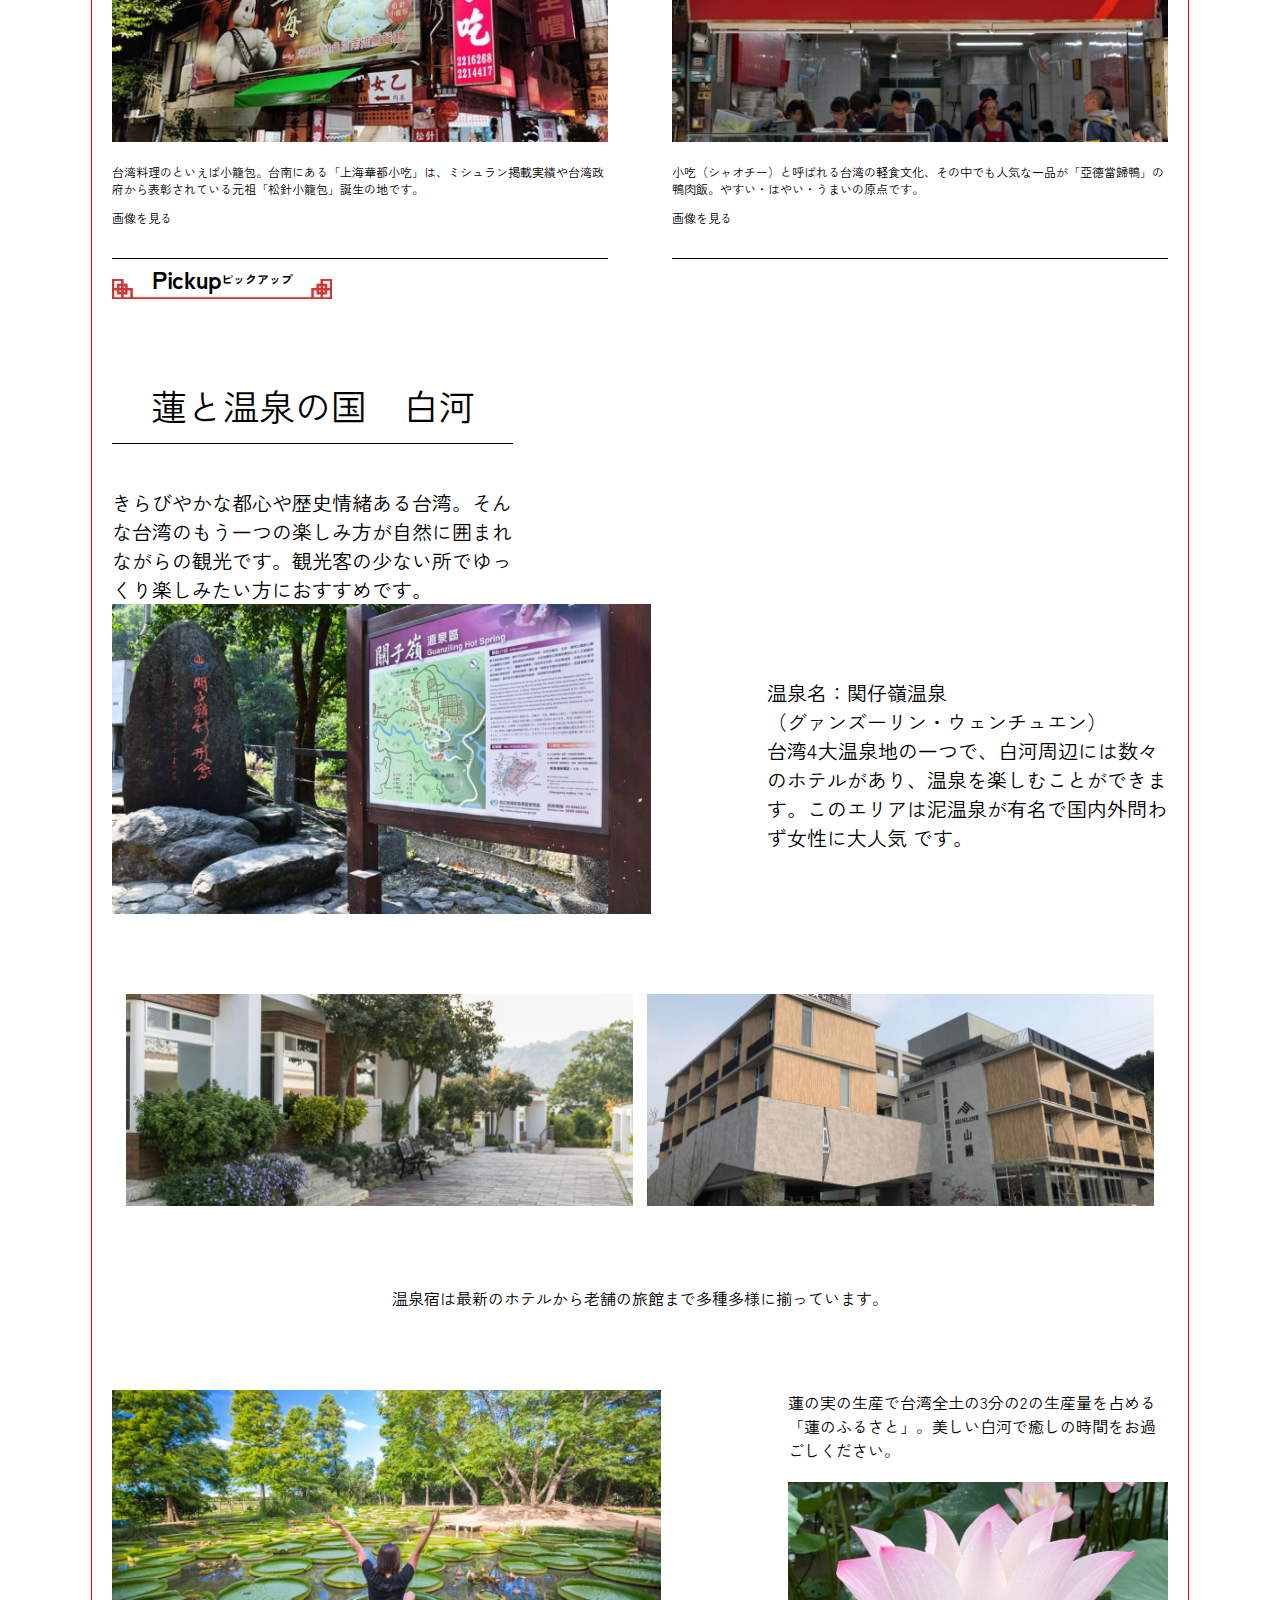
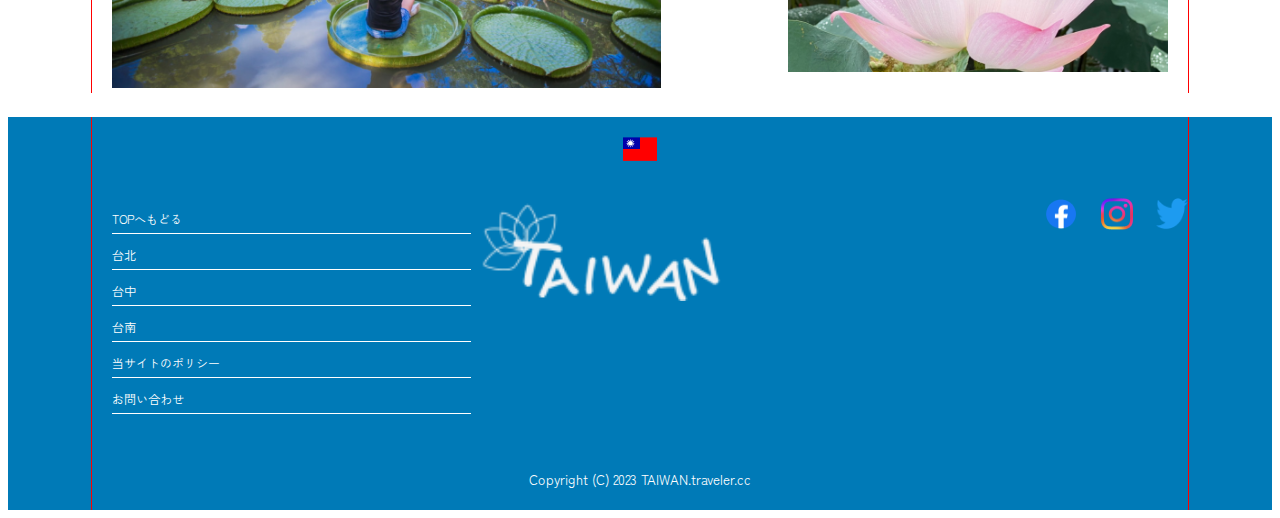
==== commit f0390ba7: "Add files via upload" ====
--- a/tainan/index.html
+++ b/tainan/index.html
@@ -14,16 +14,17 @@
         <header>
             <div class="headerContainer">
                 <p class="logo"><img src="images/taiwanLogo.svg" alt="Taiwan"></p>
+                <button class="navButton"></button>
                 <div class="navigation">
-                    <div class="navClose"></div>
                     <nav class="globalNav">
                         <ul>
-                            <li><a href="../index.html">Top</a></li>
+                            <p class="menu">Menu</p>
+                            <li class="top"><a href="../index.html">Top</a></li>
                             <li><a href="../taipei/index.html">台北</a></li>
                             <li><a href="../tainan/index.html">台南</a></li>
                             <li><a href="../taichu/index.html">台中</a></li>
-                            <li><a href="#">当サイトのポリシー</a></li>
-                            <li><a href="#">お問い合わせ</a></li>
+                            <li class="policy"><a href="#">当サイトのポリシー</a></li>
+                            <li class="question"><a href="#">お問い合わせ</a></li>
                         </ul>            
                     </nav>
                 </div>
@@ -281,5 +282,6 @@
         <script src="https://cdn.jsdelivr.net/npm/bootstrap@5.3.0/dist/js/bootstrap.bundle.min.js" integrity="sha384-geWF76RCwLtnZ8qwWowPQNguL3RmwHVBC9FhGdlKrxdiJJigb/j/68SIy3Te4Bkz" crossorigin="anonymous"></script>
         <script src="https://code.jquery.com/jquery-3.7.1.min.js" integrity="sha256-/JqT3SQfawRcv/BIHPThkBvs0OEvtFFmqPF/lYI/Cxo=" crossorigin="anonymous"></script>
         <script src="scripts/modal.js"></script>
+        <script src="scripts/drawer.js"></script>
     </body>
 </html>--- a/tainan/styles/styles.css
+++ b/tainan/styles/styles.css
@@ -19,12 +19,88 @@
     font-family: "Zen Kaku Gothic New", sans-serif;
     font-weight: 400;
     font-style: normal;
+    overflow-x: hidden; /* ドロワーメニュー対応　横スクロールバーを非表示 */
 }  
 /* mobile first*/
 /*header部分のCSS*/
-.globalNav{
-    display:none;/*ドロワーメニューのため、普段は非表示*/
-}
+/*ドロワーメニュー*/
+
+.navigation {
+    position: fixed;
+    top: 0;
+    left: -100%; 
+    width: 100%; /* 画面幅一杯に広げる */
+    height: 100%;
+    background-color: rgba(0, 0, 0, 0.7);
+    padding-top: 60px; /* To accommodate header */
+    transition: left 0.3s ease;
+    z-index: 900; /* 他の要素より手前に表示 */
+    background-image: url(../images/taiwanLogo.svg); /* 画像のパスを指定 */
+    background-repeat: no-repeat;
+    background-position: top left; /* 右上に配置 */
+}
+
+.navigation nav {
+  padding: 20px;
+}
+
+.navigation nav ul {
+  list-style: none;
+  text-align: center;
+}
+
+.navigation nav ul li {
+  margin-bottom: 10px;
+}
+
+.navigation nav ul li a {
+  text-decoration: none;
+  color: #fff;
+  font-size: 20px;
+  border-bottom: 1px solid #fff;
+}
+
+
+.isOpen {
+  left: 0;
+}
+
+.menu {
+color: #fff;
+font-size: 24px;
+text-align: center;
+margin-top: 50px;
+margin-bottom: 50px;
+}
+
+.top {
+margin-top: 30px;
+margin-bottom: 30px;
+}
+
+.policy {
+margin-top: 30px;
+margin-bottom: 30px;
+}
+
+
+
+.navButton {
+background-image: url(../images/drawerIcon.png);
+background-repeat: no-repeat;
+z-index: 1000;
+width: 50px;
+height: 50px;
+border-radius: 50%;
+position: absolute;
+left: 300px;
+top: 5px;
+}
+.closeBtn{
+    background-image: url(../images/drawerClose.svg);
+}
+/*ドロワーメニューここまで*/
+
 header{
     max-width: 768px;
     height: 667px;
@@ -411,20 +487,28 @@
         top:20px;
         left:20px;
     } 
+    .navButton,
+    .menu{
+        display:none;
+    }
     header .navigation{
         position:absolute;
-        top:50px;
-        right:20px;
-    }
-    .globalNav{
-        display: block;
-    }
+        top:0px;
+        left:30%;
+        background: none;
+        height:auto;
+        margin:0;
+        padding:0;
+
+    }
+
     .globalNav ul{
         display: flex;
         width: 644px;
         justify-content: space-between;
     }
     .globalNav ul li{
+        margin:0;
         list-style: none;
     }
     .globalNav ul li a{
@@ -685,4 +769,17 @@
     main .tainanPickUp .lotasArticle div .minSizeImage{
         margin-top:20px;
     }
+
+    /*モーダルウィンドウ*/
+    .openWindow{
+        width:45vw;
+        height:45vw;
+        top:25%;
+        left:30vw;    
+    }
+    .gourmetShopGroup .modalWindow p img{
+        width:90%;
+        height:inherit;
+        margin:0 12%;
+    }
 }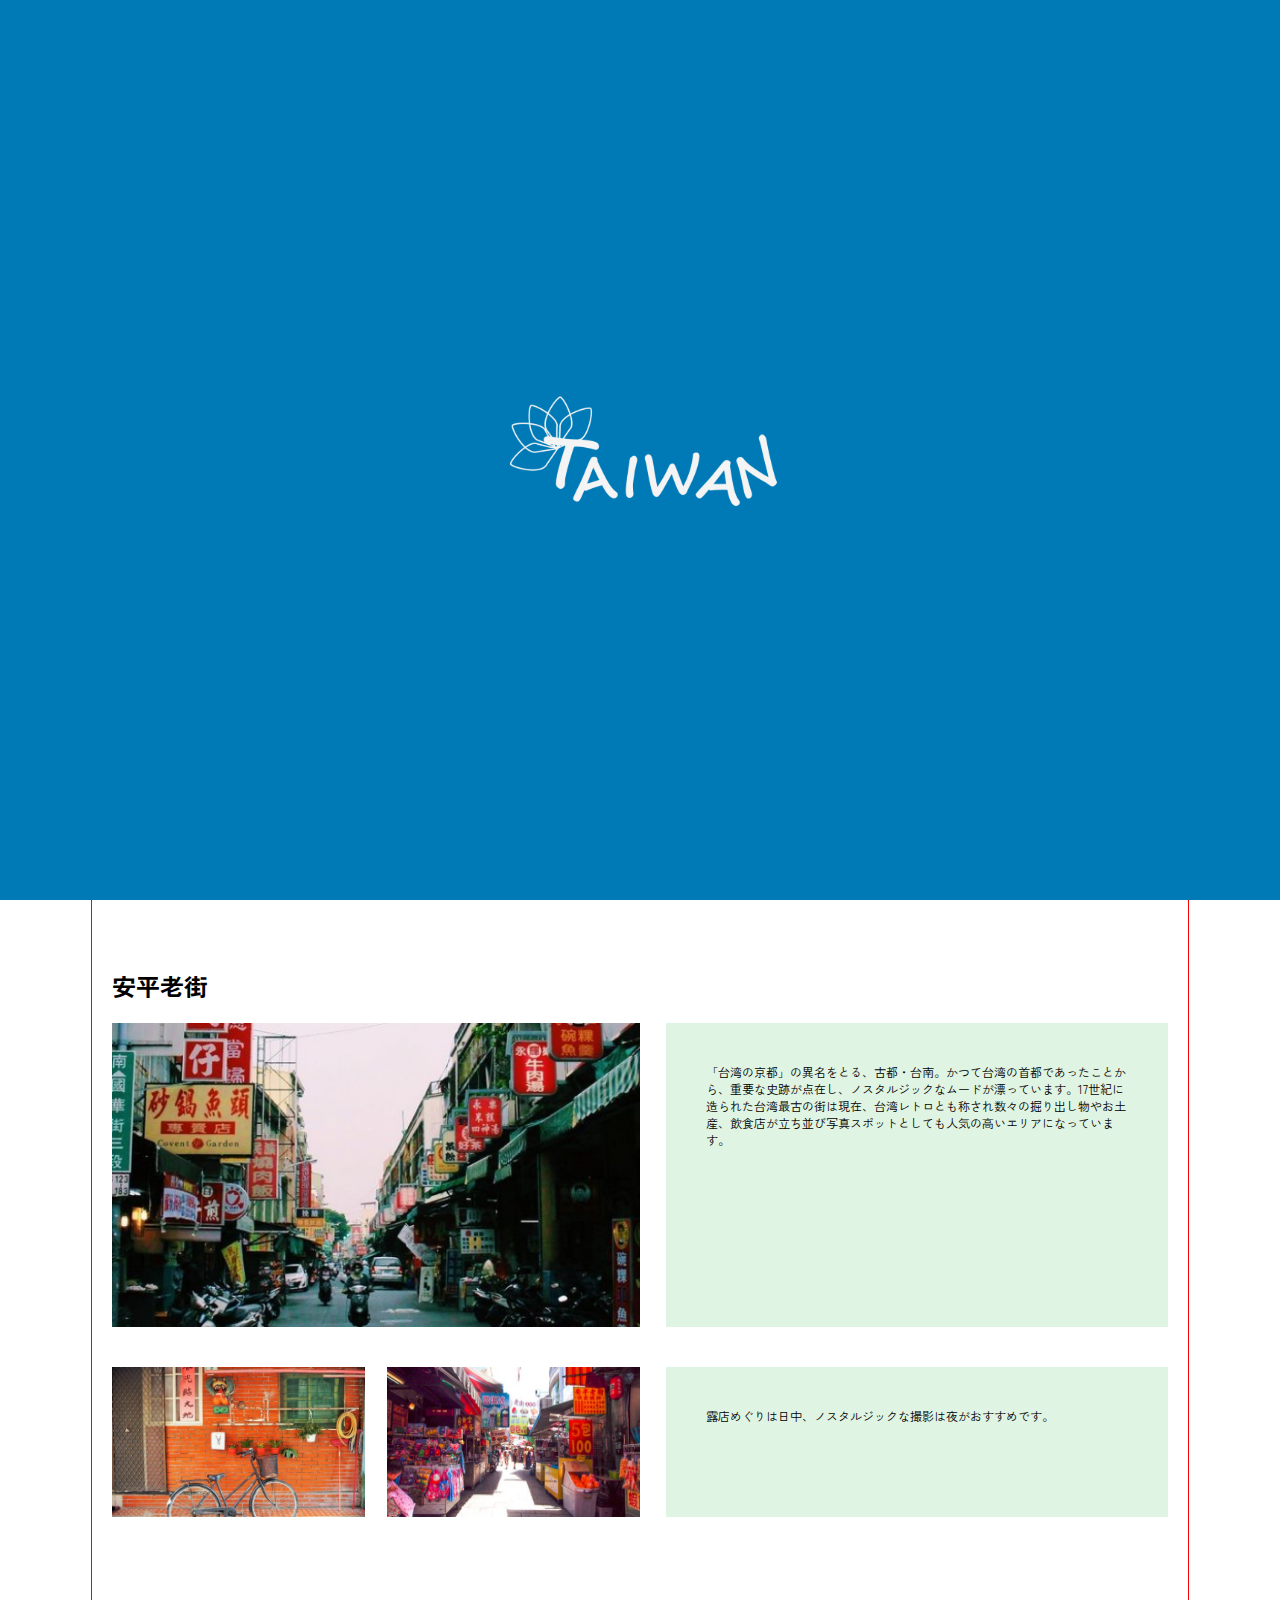
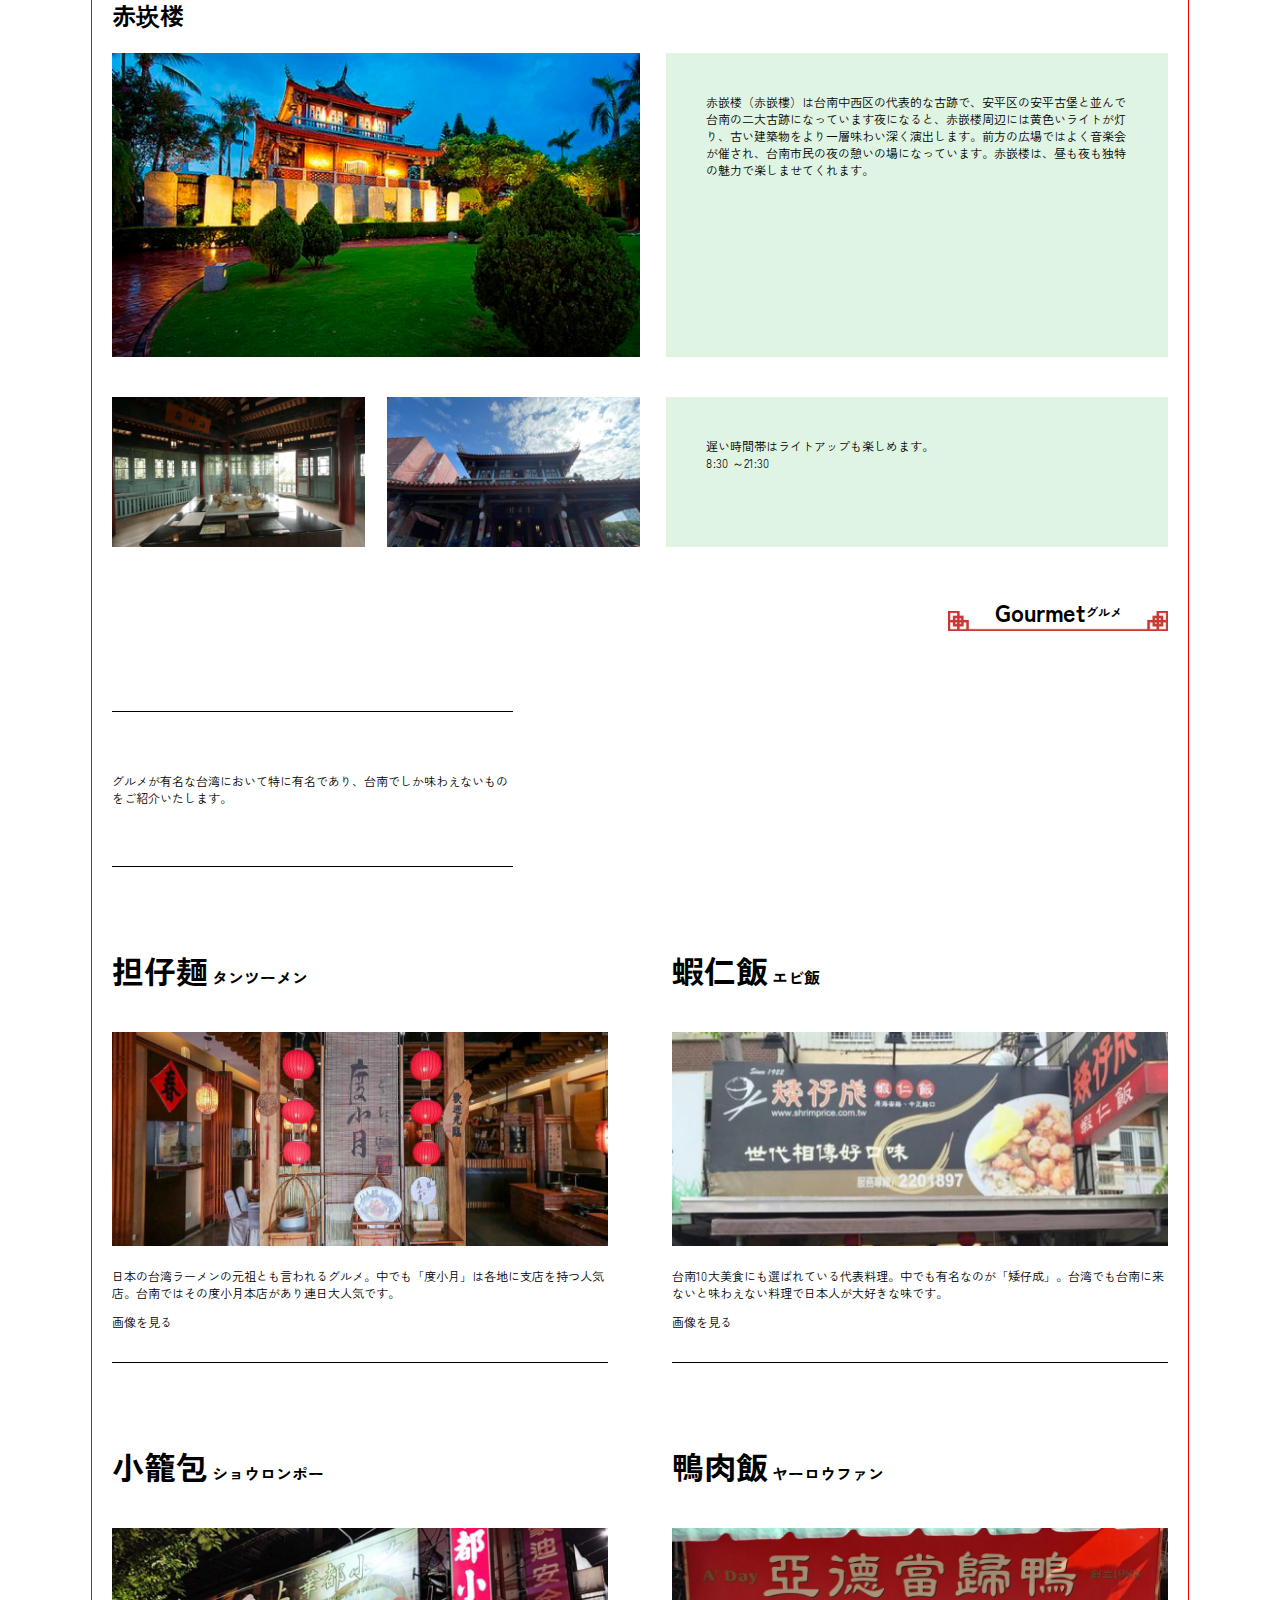
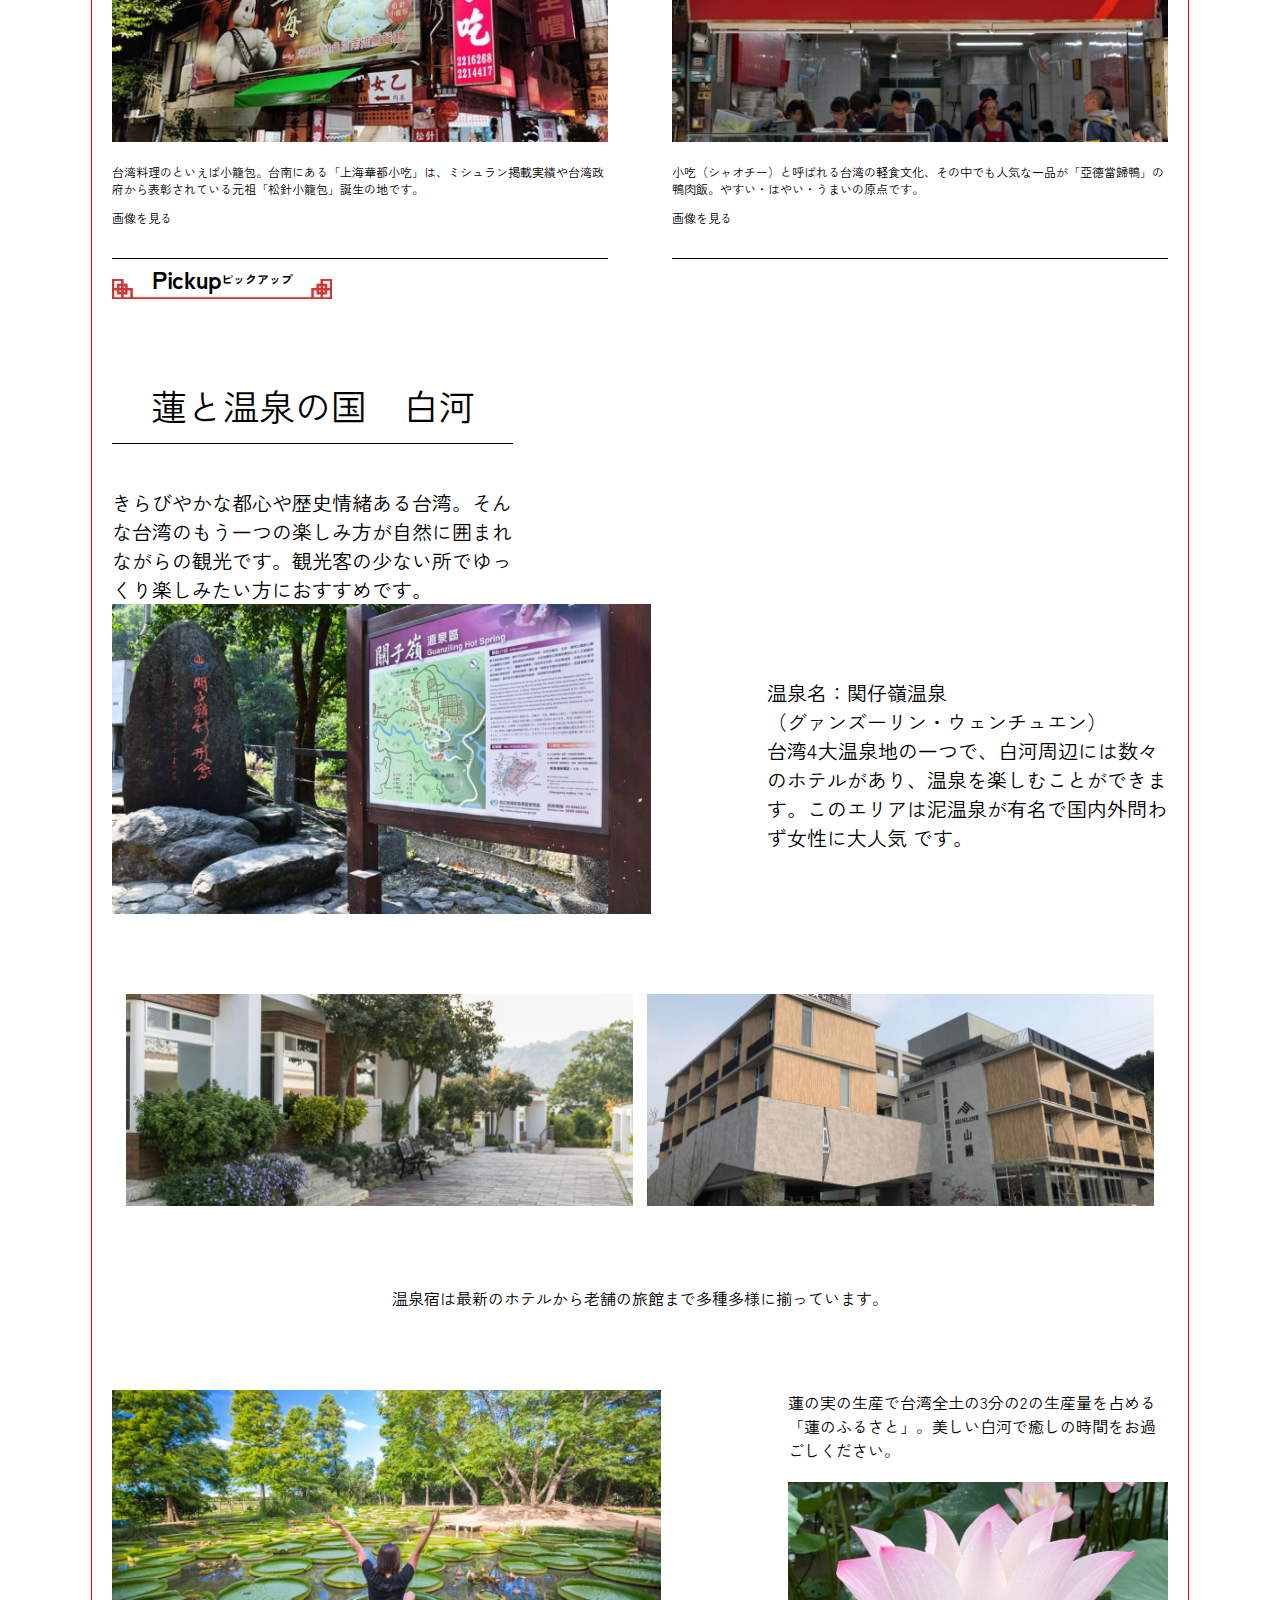
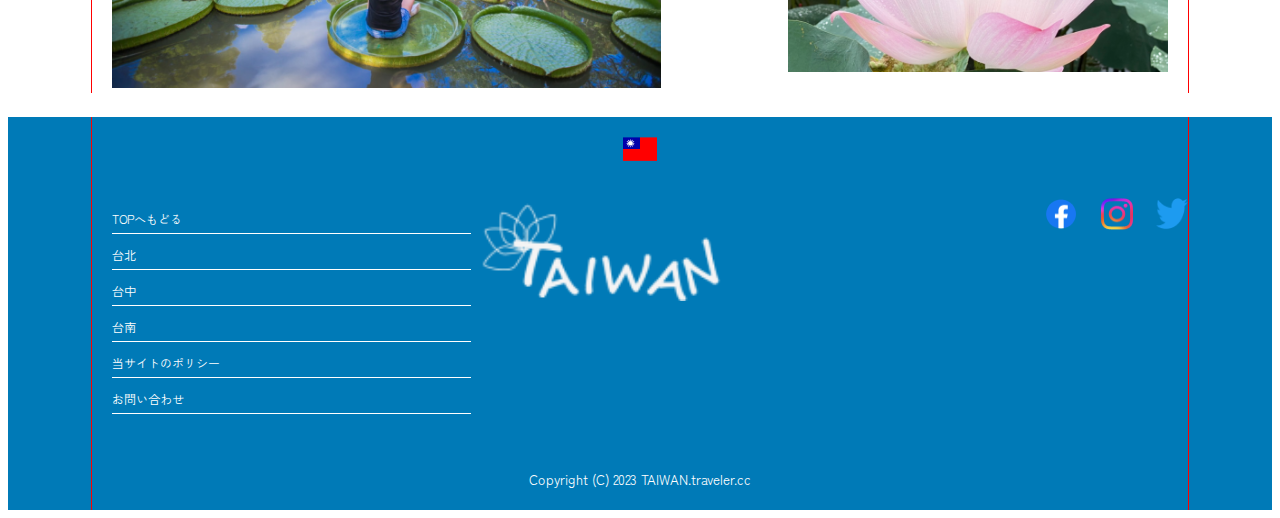
==== commit 7d23fcb4: "Add files via upload" ====
--- a/tainan/index.html
+++ b/tainan/index.html
@@ -48,6 +48,13 @@
                 </p>
             </div><!--headerContainer-->
         </header>
+        <!-- ローティング部分 -->
+        <div id="loading">
+            <div id="loadingBox">
+                    <img  src="images/spLoadingLogo.svg" alt="" class="loading-txt">
+            </div>
+        </div>
+        <!-- ローディング部分終了 -->
         <main>
             <div class="breadCrumb">
                 <div class="mainContainer">
@@ -283,5 +290,6 @@
         <script src="https://code.jquery.com/jquery-3.7.1.min.js" integrity="sha256-/JqT3SQfawRcv/BIHPThkBvs0OEvtFFmqPF/lYI/Cxo=" crossorigin="anonymous"></script>
         <script src="scripts/modal.js"></script>
         <script src="scripts/drawer.js"></script>
+        <script src="scripts/loading.js"></script>
     </body>
 </html>--- a/tainan/styles/styles.css
+++ b/tainan/styles/styles.css
@@ -34,7 +34,7 @@
     background-color: rgba(0, 0, 0, 0.7);
     padding-top: 60px; /* To accommodate header */
     transition: left 0.3s ease;
-    z-index: 900; /* 他の要素より手前に表示 */
+    z-index: 500; /* 他の要素より手前に表示 */
     background-image: url(../images/taiwanLogo.svg); /* 画像のパスを指定 */
     background-repeat: no-repeat;
     background-position: top left; /* 右上に配置 */
@@ -88,7 +88,7 @@
 .navButton {
 background-image: url(../images/drawerIcon.png);
 background-repeat: no-repeat;
-z-index: 1000;
+z-index: 510;
 width: 50px;
 height: 50px;
 border-radius: 50%;
@@ -142,7 +142,48 @@
     width: 247px;
     right:20px;
 }
-
+/* ローティング仕様 */
+#loading {
+    position: fixed;
+    top: 0;
+    left: 0;    
+    bottom: 0;
+    right: 0;
+    background: #007AB7;
+    display: flex;
+    justify-content: center;
+    align-items: center;
+    z-index:600;
+  }
+  
+  .loadingBox img {
+    text-align: center;
+    width: 287px;
+    z-index:610;
+  }   
+  
+  
+  @keyframes fadeInOut {
+    0% {
+        opacity: 0;
+    }
+  
+    50% {
+        opacity: 1; 
+    }
+    
+    80% {
+      opacity: 1; 
+  }
+    100% {
+        opacity: 0;
+    }
+  }
+  
+  .animation_loading {
+    animation: fadeInOut 3s ease;
+  }
+  /*ローディング画面ここまで*/
 /*パンくずナビゲーション*/
 .mainContainer{
     margin:0 20px;
